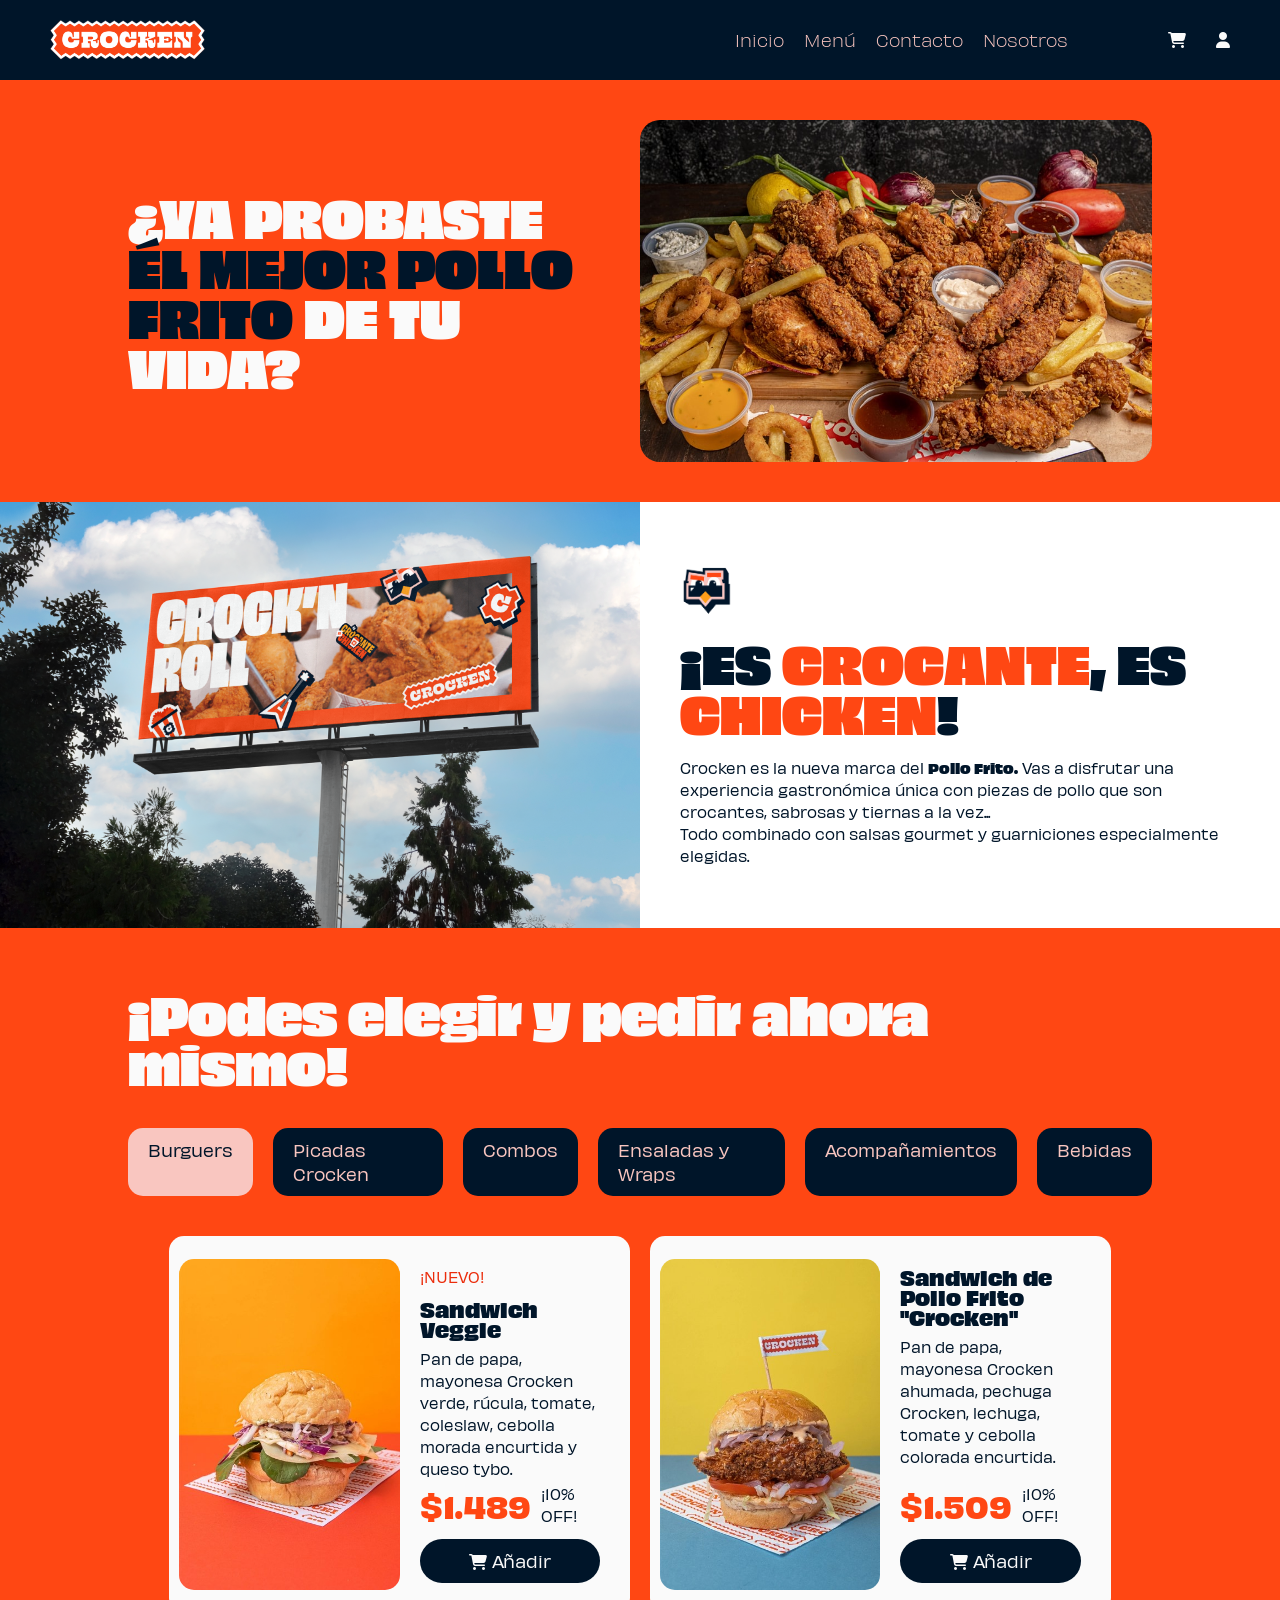
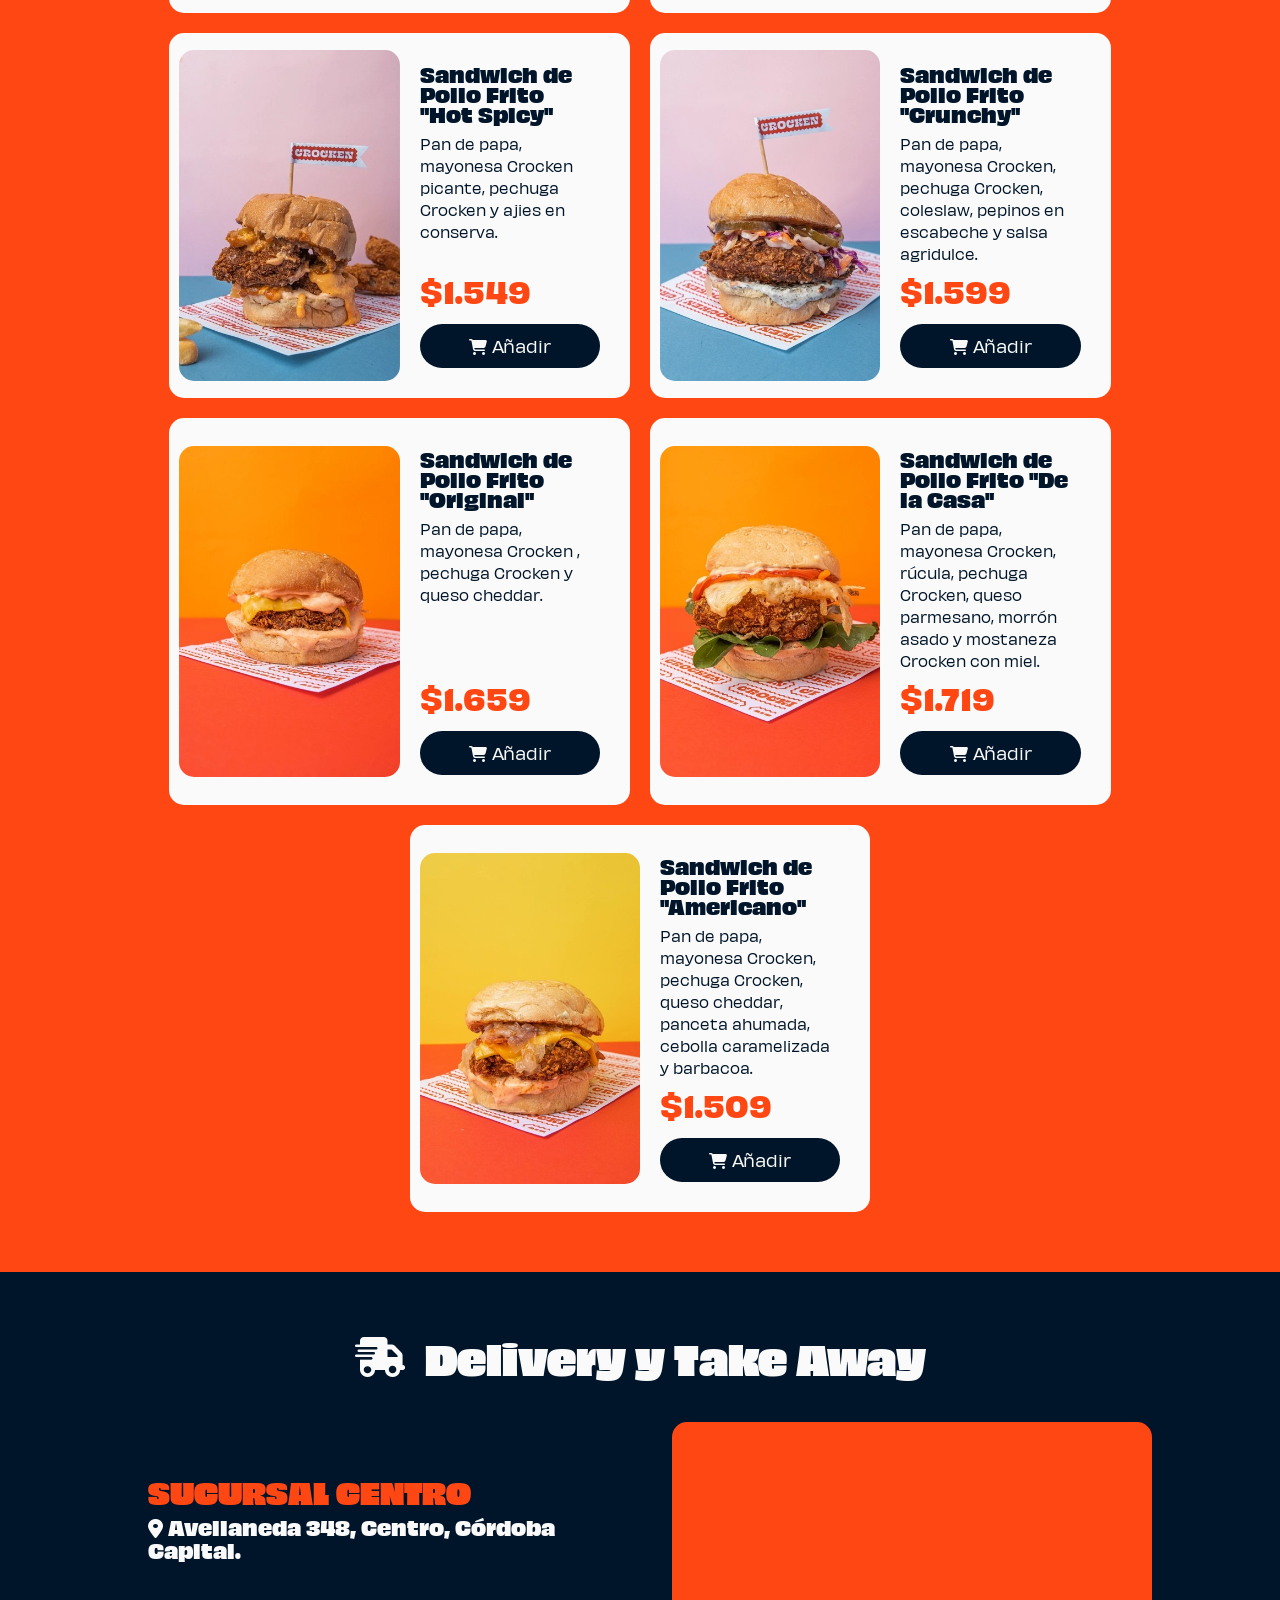
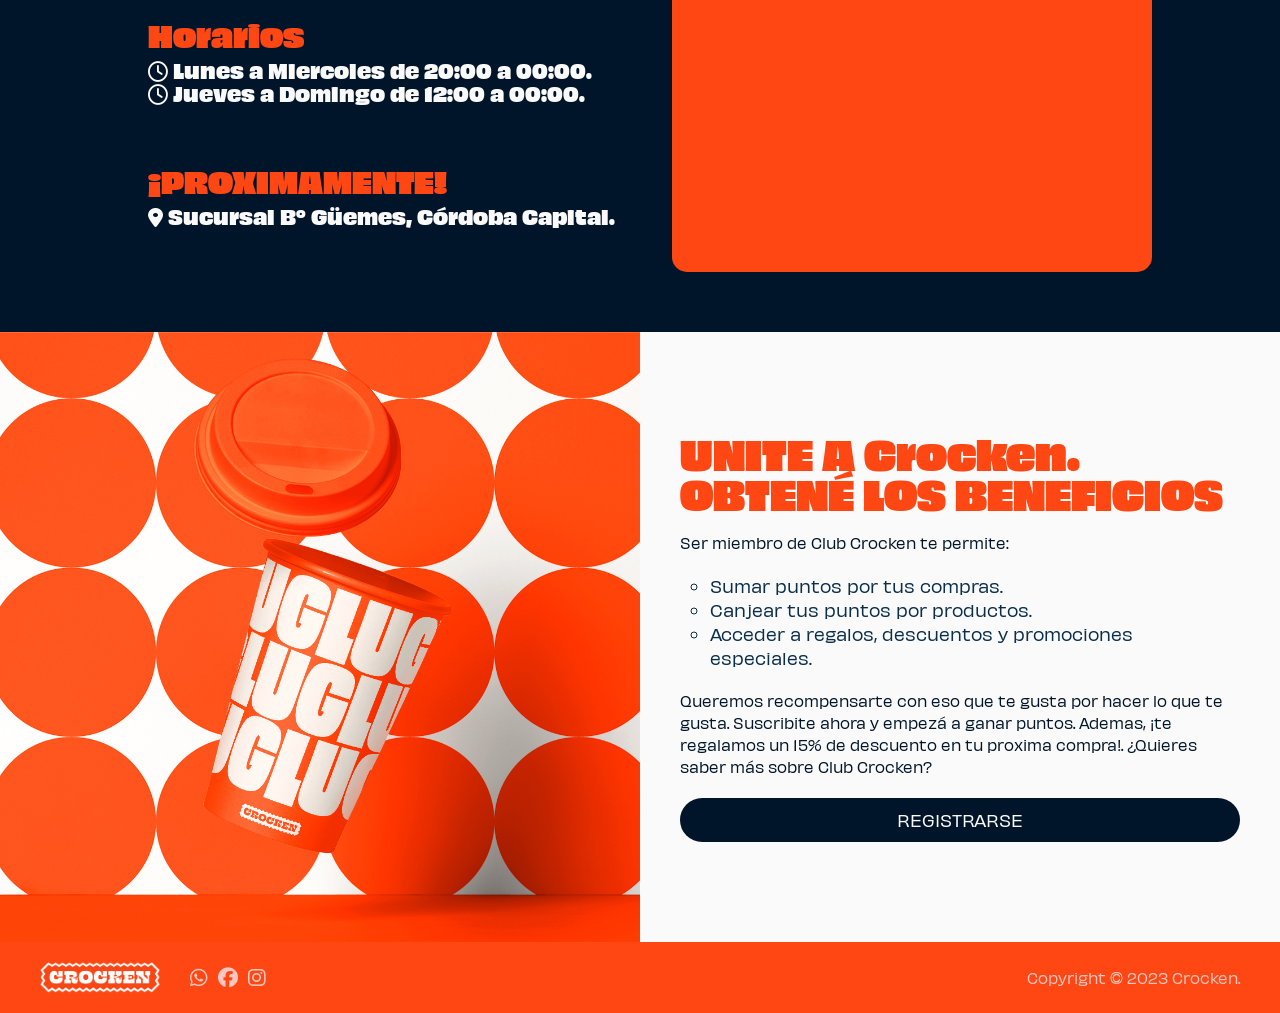
==== index.html @ cb1bbe64 "commit" ====
<!DOCTYPE html>
<html lang="es">
<head>
    <meta charset="UTF-8">
    <meta http-equiv="X-UA-Compatible" content="IE=edge">
    <meta name="viewport" content="width=device-width, initial-scale=1.0">
    <link rel="stylesheet" href="/assets/css/style.css">
    <link rel="stylesheet" href="/assets/css/mediaqueries.css">
    <link rel="shortcut icon" href="/assets/img/icono-crocken.png" type="image/x-icon">
    <link rel="stylesheet" href="https://cdnjs.cloudflare.com/ajax/libs/font-awesome/6.2.1/css/all.min.css" integrity="sha512-MV7K8+y+gLIBoVD59lQIYicR65iaqukzvf/nwasF0nqhPay5w/9lJmVM2hMDcnK1OnMGCdVK+iQrJ7lzPJQd1w==" crossorigin="anonymous" referrerpolicy="no-referrer" />
    
    <link rel="stylesheet" href="assets/css/animaciones.css"><title>Crocken</title>
</head>
<body>
    <header>
      <div class="header-menu">
        <label for="menu-toggle" class="menu-label">
          <i class="fa-sharp fa-solid fa-bars menu-icon"></i>
        </label>
        <img src="./assets/img/logo-crocken.png" alt="Logo de Crocken" class="logo"/>
      </div>
      <nav class="navbar">       
        <input type="checkbox" id="menu-toggle" /> 
        <ul class="navbar-list">
          <li><a href="">Inicio</a></li>
          <li><a href="">Menú</a></li>
          <li><a href="">Contacto</a></li>
          <li><a href="">Nosotros</a></li>
        </ul>
        <div class="navbar-icons">
          <i class="fa-solid fa-cart-shopping"></i> 
          <i class="fa-solid fa-user"></i>
        </div>
      </nav>
    </header>
    <main>
      <section class="hero">
        <div class="hero-info">
          <h1>¿YA PROBASTE <span>ÉL MEJOR POLLO FRITO</span> DE TU VIDA?</h1>
        </div>
        <img src="/assets/img/picada-para-25.jpg" alt="">
      </section>
      <section class="about">
        <img src="/assets/img/CartelGigante.png" alt="">
        <div class="about-info">
            <img src="/assets/img/1676929345685.png" alt="">
            <h2>¡ES <span>CROCANTE</span>, ES <span>CHICKEN</span>!</h2>
            <p>Crocken es la nueva marca del <b>Pollo Frito.</b> 
              Vas a disfrutar una experiencia gastronómica única con piezas de pollo que son crocantes, sabrosas y tiernas a la vez...<br>
              Todo combinado con salsas gourmet y guarniciones especialmente elegidas.</p>
        </div>
      </section>
      <section class="menu">
        <div class="menu-title">
          <h2>¡Podes elegir y pedir ahora mismo!</h2>
        </div>
        <div class="categories">
          <a href="" class="active">Burguers</a>
          <a href="">Picadas Crocken</a>
          <a href="">Combos</a>
          <a href="">Ensaladas y Wraps</a>
          <a href="">Acompañamientos</a>
          <a href="">Bebidas</a>
        </div>
        <div class="menu-products">
          <div class="product">
            <div class="product-img">
              <img src="/assets/img/burguer-7.jpg" alt="">
            </div>
            <div class="product-info">
              <div class="product-info-title">
                <p class="product-new">¡NUEVO!</p>
                <h3>Sandwich Veggie</h3>
                <p class="product-description">Pan de papa, mayonesa Crocken verde, rúcula, tomate, coleslaw, cebolla morada encurtida y queso tybo.</p>
              </div>
              <div class="product-info-details">
                <div class="product-price">
                  <span>$1.489</span>
                  <p>¡10% OFF!</p>
                </div>
                <a href="" class="button"><i class="fa-solid fa-cart-shopping"></i> Añadir</a>
              </div>
              
            </div>
          </div>
          <div class="product">
            <div class="product-img">
              <img src="/assets/img/burguer-1.jpg" alt="">
            </div>
            <div class="product-info">
              <div class="product-info-title"><h3>Sandwich de Pollo Frito "Crocken"</h3>
              <p>Pan de papa, mayonesa Crocken ahumada, pechuga Crocken, lechuga, tomate y cebolla colorada encurtida.</p>
              </div>
              <div class="product-info-details">
                <div class="product-price">
                  <span>$1.509</span>
                  <p>¡10% OFF!</p>
                </div>
              <a href="" class="button"><i class="fa-solid fa-cart-shopping"></i> Añadir</a>
              </div>
              
              
            </div>
          </div>
          <div class="product">
            <div class="product-img">
              <img src="/assets/img/burguer-2.jpg" alt="">
            </div>
            <div class="product-info">
              <div class="product-info-title"><h3>Sandwich de Pollo Frito "Hot Spicy"</h3>
              <p>Pan de papa, mayonesa Crocken picante, pechuga Crocken y ajies en conserva.</p>
              </div>
              <div class="product-info-details"><span>$1.549</span>
              <a href="" class="button"><i class="fa-solid fa-cart-shopping"></i> Añadir</a>
              </div>
              
              
            </div>
          </div>
          <div class="product">
            <div class="product-img">
              <img src="/assets/img/burguer-3.jpg" alt="">
            </div>
            <div class="product-info">
              <div class="product-info-title"><h3>Sandwich de Pollo Frito "Crunchy"</h3>
              <p>Pan de papa, mayonesa Crocken, pechuga Crocken, coleslaw, pepinos en escabeche y salsa agridulce.</p>
              </div>
              <div class="product-info-details"><span>$1.599</span>
              <a href="" class="button"><i class="fa-solid fa-cart-shopping"></i> Añadir</a>
              </div>
              
              
            </div>
          </div>
          <div class="product">
            <div class="product-img">
              <img src="/assets/img/burguer-4.jpg" alt="">
            </div>
            <div class="product-info">
              <div class="product-info-title"><h3>Sandwich de Pollo Frito "Original"</h3>
              <p>Pan de papa, mayonesa Crocken , pechuga Crocken y queso cheddar.</p>
              </div>
              <div class="product-info-details"><span>$1.659</span>
              <a href="" class="button"><i class="fa-solid fa-cart-shopping"></i> Añadir</a>
              </div>
              
              
            </div>
          </div>
          <div class="product">
            <div class="product-img">
              <img src="/assets/img/burguer-5.jpg" alt="">
            </div>
            <div class="product-info">
              <div class="product-info-title"><h3>Sandwich de Pollo Frito "De la Casa"</h3>
              <p>Pan de papa, mayonesa Crocken, rúcula, pechuga Crocken, queso parmesano, morrón asado y mostaneza Crocken con miel.</p>
              </div>
              <div class="product-info-details"><span>$1.719</span>
              <a href="" class="button"><i class="fa-solid fa-cart-shopping"></i> Añadir</a>
              </div>
              
              
            </div>
          </div>
          <div class="product">
            <div class="product-img">
              <img src="/assets/img/burguer-6.jpg" alt="">
            </div>
            <div class="product-info">
              <div class="product-info-title"><h3>Sandwich de Pollo Frito "Americano"</h3>
              <p>Pan de papa, mayonesa Crocken, pechuga Crocken, queso cheddar, panceta ahumada, cebolla caramelizada y barbacoa.</p>
              </div>
              <div class="product-info-details"><span>$1.509</span>
              <a href="" class="button"><i class="fa-solid fa-cart-shopping"></i> Añadir</a>
              </div>
              
              
            </div>
          </div>
          
      </div>
      </section>

      <section class="ubication">
        <div class="ubication-title">
          <i class="fa-solid fa-truck-fast"></i>          
          <h2>Delivery y Take Away</h2>
        </div>
        
        <div class="ubication-info">
          <div class="ubication-text">
            <div class="home">
              <h2>SUCURSAL CENTRO</h2>
              <h3><i class="fa-solid fa-location-dot"></i> Avellaneda 348, Centro, Córdoba Capital.</h3>
            </div>
            <div class="hour">
              <h2>Horarios</h2>
              <h3><i class="fa-regular fa-clock"></i> Lunes a Miercoles de 20:00 a 00:00.<br>
                <i class="fa-regular fa-clock"></i> Jueves a Domingo de 12:00 a 00:00.</h3>
            </div>
            <div class="proximament">
              <h2>¡PROXIMAMENTE!</h2>
              <h3><i class="fa-solid fa-location-dot"></i> Sucursal B° Güemes, Córdoba Capital.</h3>
            </div>
          </div>
          <div class="maps-container">
            <iframe class="maps" src="https://www.google.com/maps/embed?pb=!1m18!1m12!1m3!1d1361.14520148203!2d-64.19569241440838!3d-31.4087507015768!2m3!1f0!2f0!3f0!3m2!1i1024!2i768!4f13.1!3m3!1m2!1s0x94329949b8bfebbb%3A0x629d8e351bd8642!2sCrocken%20Pollo%20Frito!5e0!3m2!1ses-419!2sar!4v1676915114037!5m2!1ses-419!2sar" width="600" height="450" style="border:0;" allowfullscreen="" loading="lazy" referrerpolicy="no-referrer-when-downgrade"></iframe>
          </div>
        </div>
      </section>
      <section class="benefits">
          <div class="benefits-img">
           <img src="/assets/img/VasoDescartable2.png" alt=""> 

          </div>
        <div class="benefits-info">
          
          <h2>UNITE A Crocken. OBTENÉ LOS BENEFICIOS</h2>
          <p>Ser miembro de Club Crocken te permite: 
          </p>
          <ul>
            <li>
              Sumar puntos por tus compras.
            </li>
            <li>
              Canjear tus puntos por productos.
            </li>
            <li>
              Acceder a regalos, descuentos y promociones especiales.
            </li>
          </ul>
          <p>Queremos recompensarte con eso que te gusta por hacer lo que te gusta. Suscribite ahora y empezá a ganar puntos. Ademas, ¡te regalamos un 15% de descuento en tu proxima compra!.
            
            ¿Quieres saber más sobre Club Crocken?</p>
            <a href="" class="button">REGISTRARSE</a>
          </div>

      </section>


      
    </main>
    <footer>
      <div class="navfooter">
        <img src="/assets/img/logo-crocken.png" alt="">
        <div class="footer-right">
          <div class="footer-icons">
            <i class="fa-brands fa-whatsapp"></i>
            <i class="fa-brands fa-facebook"></i>
            <i class="fa-brands fa-instagram"></i>
          </div>
          <p>Copyright © 2023 Crocken.</p> 
        </div>
        
      </div>
      
      
    </footer>
</body>
</html>
---- assets/css/style.css ----
:root {
    --red: #eb2c0b;
    --white: #fafafa;
    --pink: #f9c6c0;
    --blue: #0a2e4a;
    --blue-dark: #001529;
    --yellow: #ff9e18;
    --orange: #ff4713;
}

/* OBVIOUSLY FONT */
@font-face {
    font-family: 'Obviously';
    src: url(/assets/fonts/Obviously/Obviously-Thin.ttf);
    font-weight: 100;
    font-style: normal;
}
@font-face {
    font-family: 'Obviously';
    src: url(/assets/fonts/Obviously/Obviously-Light.ttf);
    font-weight: 200;
    font-style: normal;
}
@font-face {
    font-family: 'Obviously';
    src: url(/assets/fonts/Obviously/Obviously-Regular.ttf);
    font-weight: 300;
    font-style: normal;
}
@font-face {
    font-family: 'Obviously';
    src: url(/assets/fonts/Obviously/Obviously-Medium.ttf);
    font-weight: 400;
    font-style: normal;
}
@font-face {
    font-family: 'Obviously';
    src: url(/assets/fonts/Obviously/Obviously-Semibold.ttf);
    font-weight: 500;
    font-style: normal;
}
@font-face {
    font-family: 'Obviously';
    src: url(/assets/fonts/Obviously/Obviously-Bold.ttf);
    font-weight: 600;
    font-style: normal;
}
@font-face {
    font-family: 'Obviously';
    src: url(/assets/fonts/Obviously/Obviously-Black.ttf);
    font-weight: 700;
    font-style: normal;
}
@font-face {
    font-family: 'Obviously';
    src: url(/assets/fonts/Obviously/Obviously-Super.ttf);
    font-weight: 800;
    font-style: normal;
}


* {
    margin: 0;
    padding: 0;
    box-sizing: border-box;
    text-decoration: none;
    list-style-type: none;
    font-family: 'Obviously';
}

/* HEADINGS */
h1 {
    font-weight: 800;
    font-size: 50px;
    line-height: 50px;
}

h2 {
    font-weight: 800;
    font-size: 50px;
    line-height: 50px;
}

h3 {
    font-weight: 700;
    font-size: 20px;
    line-height: 20px;
}

p {
    font-weight: 300;
    font-size: 14px;
}

.button {
    background-color: var(--blue-dark);
    color: var(--white);
    border-radius: 25px;
    text-align: center;
    font-weight: 300;
    padding: 10px 0;
}

.button:hover {
    background-color: var(--yellow);
    color: var(--blue-dark);
}

h4 {
    font-weight: 500;
}
h5 {
    font-weight: 400;
}
h6 {
    font-weight: 300;
}



/* Header */

header {
    width: 100%;
    background-color: var(--blue-dark);
    display: flex;
    align-items: center;
    justify-content: space-between;
    height: 80px;
    padding: 0 50px;
    position: fixed;
    top: 0;
    z-index: 2;
    color: var(--white);
}

.header-menu {
    height: 100%;
    display: flex;
    align-items: center;
}

.logo {
    height: 50%;
}

.menu-label, #menu-toggle {
    display: none;
}



.navbar, .navbar-list, .navbar-icons {
    display: flex;
}

.navbar {
    gap: 100px;
}

.navbar-list {
    gap: 20px;
    justify-content: center;
    align-items: center;
}

.navbar-list li a {
    color: var(--pink);
    font-weight: 200;
}

.navbar-icons {
    gap: 30px;
    align-items: center;
    justify-content: center;
    color: var(--white);
}


/* Main */

main {
    width: 100%;
    margin-top: 80px;
    display: flex;
    flex-direction: column;
    align-items: center;
}

.hero {
    display: flex;
    align-items: center;
    padding: 40px 10%;
    background-color: var(--orange);
    gap: 50px;
}

.hero-info {
    display: flex;
    flex-direction: column;
    gap: 10px;
}
.hero-info h1{
    color: var(--white);
}

.hero-info span{
    color: var(--blue-dark);
    line-height: 50px;
    font-size: 50px;
    width: 100%;
}

.hero-stickers {
    display: flex;
    justify-content: start;
    align-items: center;
}

.hero img {
    border-radius: 20px;
    width: 50%;
}




.about {
    display: flex;
    color: var(--blue-dark);
    background-color: var(--or);
}

.about img {
    width: 50%;
}

.about-info {
    display: flex;
    flex-direction: column;
    justify-content: center;
    padding: 0 40px;
    gap: 20px;
    
}

.about-info img {
    width: 10%;
}


.about-info p {
    font-weight: 300;
}

.about-info span {
    color: var(--orange);
}

.menu {
    background-color: var(--orange);
    display: flex;
    flex-direction: column;
    width: 100%;
    align-items: center;
    padding: 60px 10%;
    gap: 40px;
}

.menu-title {
    color: var(--white);
    font-size: 25px;
}

.categories {
    width: 100%;
    display: flex;
    justify-content: center;
    gap: 20px;
    color: var(--pink);
}

.categories a {
    color: var(--pink);
    background-color: var(--blue-dark);
    border-radius: 15px;
    padding: 10px 20px;
    font-weight: 300;
}

.categories a:hover {
    color: var(--blue-dark);
    background-color: var(--pink);
    border-radius: 15px;
    padding: 10px 20px;
    font-weight: 300;
}

.categories .active {
    color: var(--blue-dark);
    background-color: var(--pink);
    border-radius: 15px;
    padding: 10px 20px;
    font-weight: 300;
}

.menu-products {
    width: 100%;    
    display: flex;
    flex-wrap: wrap;
    justify-content: center;
    gap: 20px;
}

.product {
    width: 45%;
    display: flex;
    justify-content: center;
    background-color: var(--white);
    color: var(--blue-dark);
    padding: 10px;
    border-radius: 15px;
}

.product-img{
    height: 100%;
    width: 50%;
    display: flex;
    align-items: center;
}

.product-img img{
    width: 100%;  
    border-radius: 15px;
}

.product-info {
    display: flex;
    flex-direction: column;
    justify-content: space-between;
    padding: 20px;
    width: 50%;
}

.product-info-title, .product-info-details {
    display: flex;
    flex-direction: column;
    gap: 10px;
}

.product-descrption{
    color: var(--blue-dark);
}

.product-new {
    color: var(--red);
    display: flex;
    justify-content: start;
}

.product-info h2{
    font-size: 20px;
    line-height: 20px;
    color: var(--blue-dark);
}

.product-price {
    display: flex;
    gap: 10px;
    align-items: center;
}

.product-info span{
    font-size: 30px;
    font-weight: 600;
    color: var(--orange);
}


.benefits {
    display: flex;
    width: 100%;
    background-color: var(--white);
    color: var(--orange);
}

.benefits-img {
    width: 50%;
}

.benefits-img img {
    object-fit: cover;
    width: 100%;
    height: 100%;
}

.benefits-info {
    width: 50%;
    display: flex;
    flex-direction: column;
    justify-content: center;
    gap: 20px;
    padding: 100px 40px;
}

.benefits-info ul {
    padding: 0 30px;

}

.benefits-info ul li {
    list-style-type: circle;
    font-weight: 300;
    color: var(--blue);
}

.benefits-info h2 {
    font-size: 40px;
    line-height: 40px;
}

.benefits-info p {
    color: var(--blue-dark);
}

.ubication {
    display: flex;
    flex-direction: column;
    background-color: var(--blue-dark);
    color: var(--white);
    justify-content: center;
    align-items: center;
    width: 100%;
    padding: 60px 10%;
    gap: 40px;
}
.ubication-title {
    display: flex;
    align-items: center;
    gap: 20px;
}

.ubication-title i {
    font-size: 40px;
}

.ubication h2 {
    color: var(--white);
    font-size: 40px;
}
.ubication-info {
    display: flex;
    width: 100%;
    justify-content: space-between;
    align-items: center;
    gap: 30px;
}

.ubication-text {
    display: flex;
    flex-direction: column;
    padding: 0 20px;    
    gap: 50px;

}

.ubication-text h2{
    color: var(--orange);
    font-size: 30px;
}

.maps-container, .maps {
    border-radius: 15px;
}

.maps-container {
    background-color: var(--orange);
    width: 50%;
}

.maps {
    padding: 10px;
    display: flex;
    justify-content: center;
    align-items: center;
    width: 100%;
}

/* footer */

footer {
    width: 100%;
    background-color: var(--orange);
    display: flex;
    justify-content: start;
    align-items: center;
    padding: 20px 40px;
    color: var(--pink);
    gap: 5px;
    bottom: 0;
}

footer img {
    width: 10%;
}

.navfooter {
    display: flex;
    justify-content: start;
    align-items: center;
    width: 100%;
    gap: 30px;
}

.footer-right {
    display: flex;
    width: 100%;
    justify-content: space-between;
}

.footer-icons {
    display: flex;
    gap: 10px;
    align-items: center;
    font-size: 20px;
}







/* register page */

.register {
    background-color: var(--blue);
    width: 100%;
}

.form {
    background-color: var(--pink);
    display: flex;
    flex-direction: column;
    border-radius: 20px;
    gap: 30px;
    padding: 40px 10%;
}

.options {
    display: flex;
    flex-direction: column;
    justify-content: center;
    gap: 10px;
}

form {
}


.options a{
    color: var(--blue-dark);
}

.options p {
    text-decoration: underline;
}
---- assets/css/mediaqueries.css ----
:root {
    --red: #eb2c0b;
    --white: #fafafa;
    --pink: #f9c6c0;
    --blue: #0a2e4a;
    --blue-dark: #001529;
    --yellow: #ff9e18;
    --orange: #ff4713;
}

@media (max-width: 992px) {
    
}


@media (max-width: 576px) {
    header {
        padding: 0 30px;
    }

    .header-menu {
        gap: 30px;
    }
    .menu-label {
        display: flex;
        font-size: 25px;
    }

    .navbar {
        gap: 30px;
      }
    
      .navbar-list {
        position: absolute;
        top: 80px;
        left: 0;
        width: 80%;
        flex-direction: column;
        justify-content: flex-start;
        background-color: var(--blue-dark);
        align-items: flex-start;
        padding: 45px 30px;
        gap: 25px;
        z-index: 2;
        display: none;
        height: 100vh;
}
    
      .navbar-list a {
        font-size: 18px;
      }

    #menu-toggle:checked + .navbar-list {
        display: flex;
    }

    .hero {
        flex-direction: column;
    }

    .hero img {
        width: 100%;
    }

    .about  {
        flex-direction: column-reverse;
        padding: 40px 0 0 0;
        gap: 40px;
    }

    .about-info {
        align-items: center;
        text-align: center;
    }

    .about-info h2 {
        line-height: 40px;
        font-size: 40px;
    }

    .about img {
        width: 100%;
    }

    .about-info img {
        width: 30%;
    }

    .categories {
       display: none ;
    }

    .menu {
        padding: 40px 10px;
    }
    .menu-title {
        text-align: center;
        line-height: 25px;
        font-size: 20px;
    }
    .menu-products {
        flex-direction: column;
    }

    .product-info {
        gap: 10px;
        padding: 15px;
    }

    .product {
        width: 100%;
    }

    .product h2 {
        font-size: 16px;
        line-height: 16px;

    }

    .product p {
        font-size: 12px;
        line-height: 12px;

    }
    
    .product span {
        font-size: 25px;
    }

    .benefits {
        flex-direction: column;
        width: 100%;
    }

    .benefits-img, .benefits-info {
        width: 100%;
    }

    .benefits-info {
        padding: 30px;
    }

    .maps-container {
    width: 100%;
    }
    .ubication-info {
        flex-direction: column;
    }
    
    footer {
        gap: 10px;
        justify-content: space-between ;
        padding: 10px 30px;
    }

    footer span {
        font-size: 10px;
    }
}
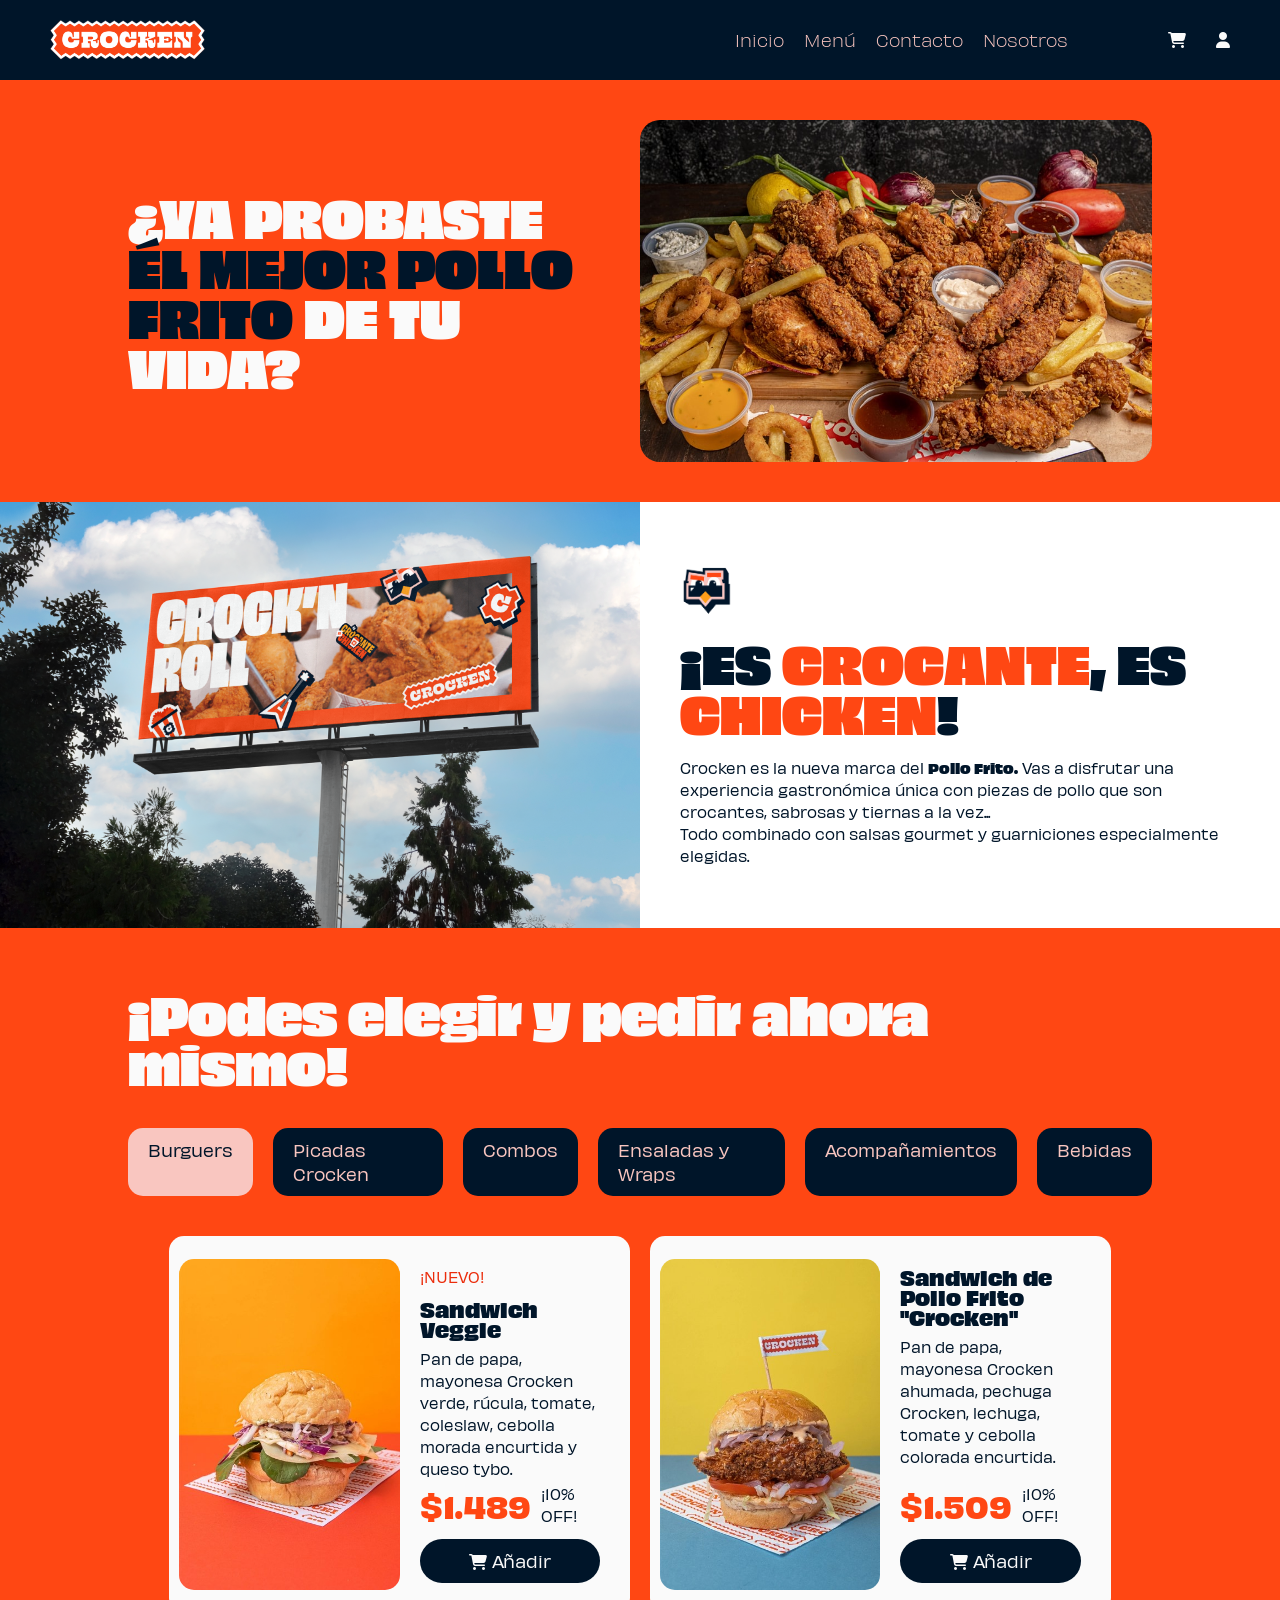
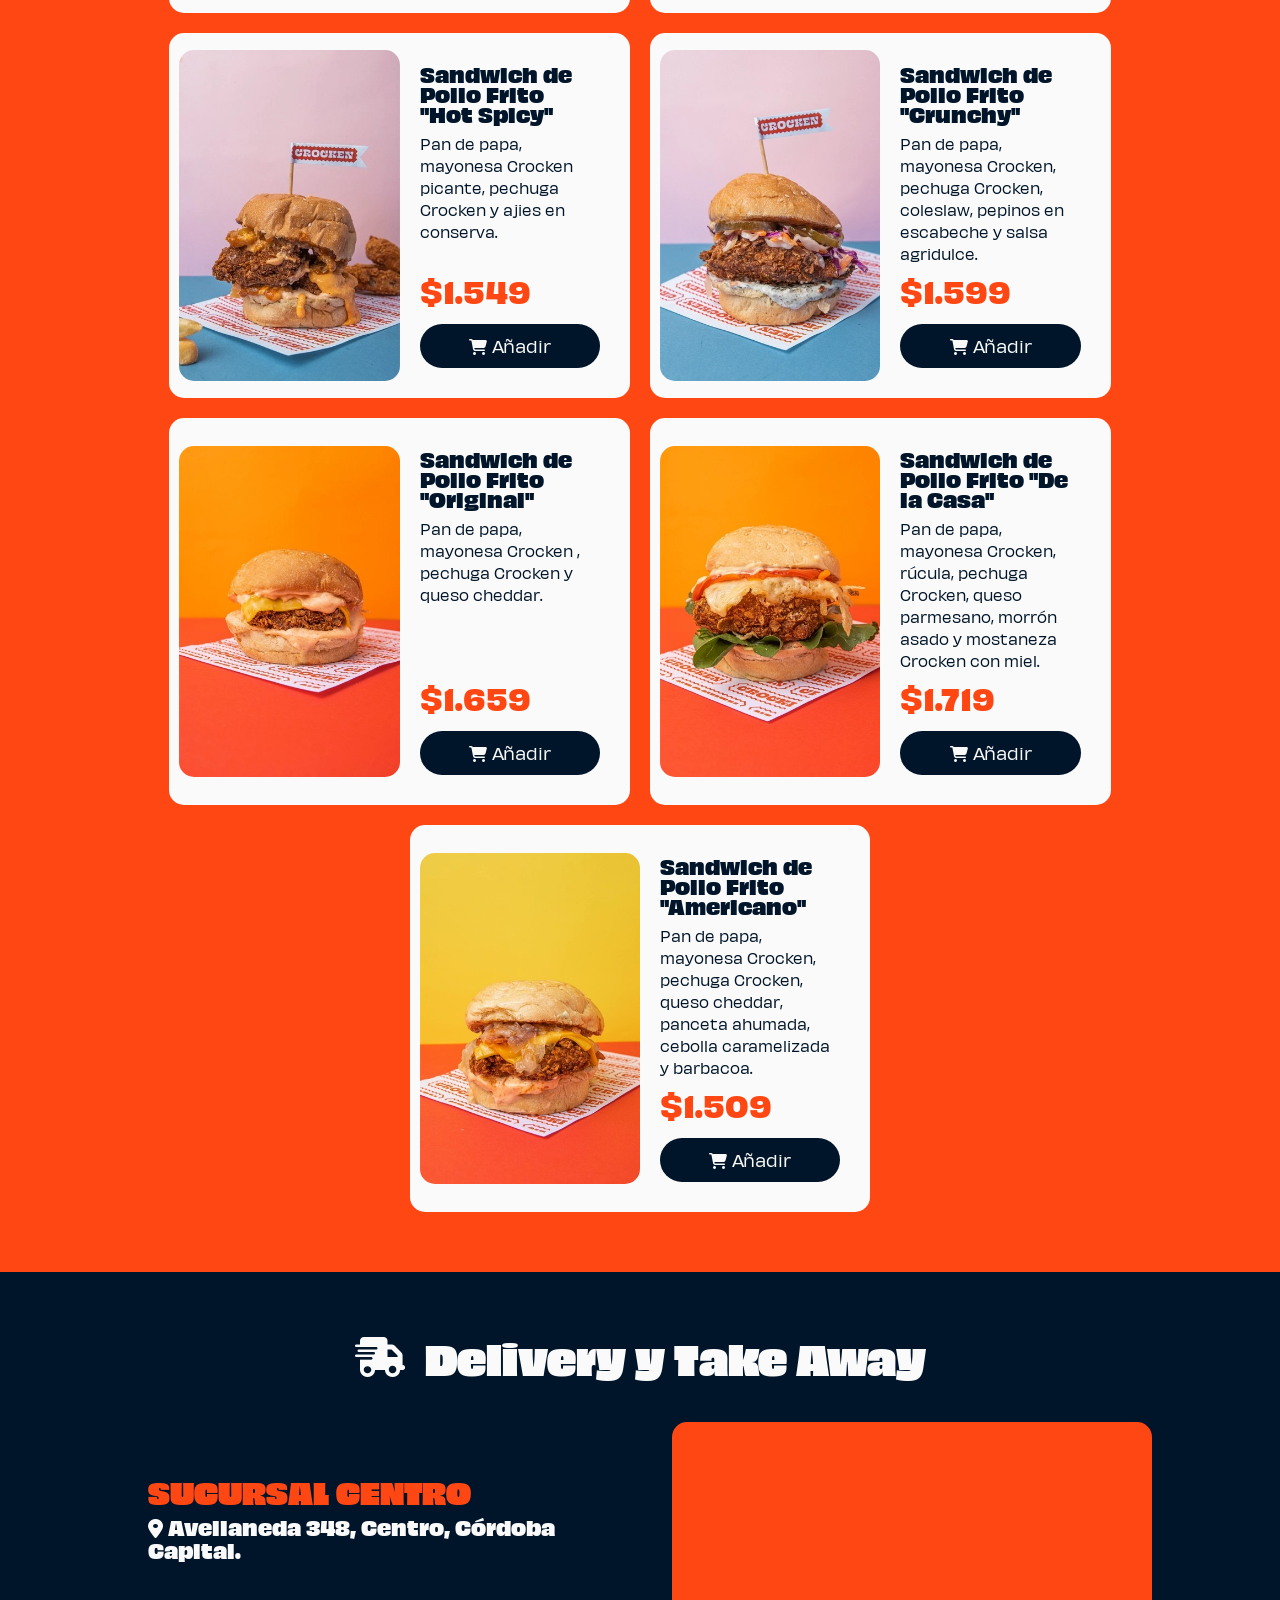
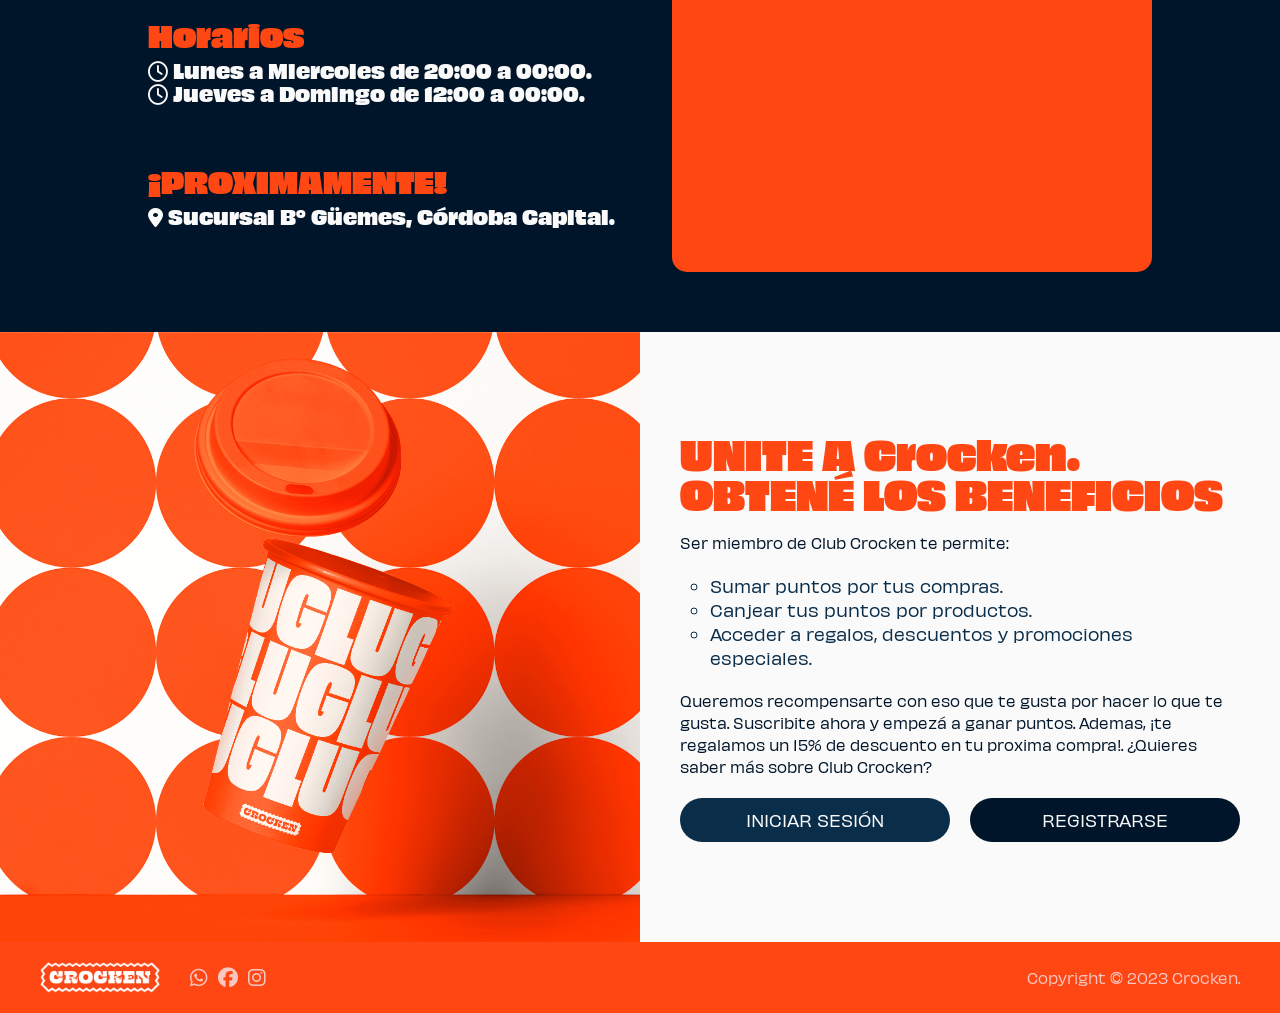
==== commit 26ca7c16: "changes" ====
--- a/index.html
+++ b/index.html
@@ -232,7 +232,12 @@
           <p>Queremos recompensarte con eso que te gusta por hacer lo que te gusta. Suscribite ahora y empezá a ganar puntos. Ademas, ¡te regalamos un 15% de descuento en tu proxima compra!.
             
             ¿Quieres saber más sobre Club Crocken?</p>
-            <a href="" class="button">REGISTRARSE</a>
+            <div class="benefits-buttons">
+              <a href="" class="button">INICIAR SESIÓN</a>
+              <a href="" class="button">REGISTRARSE</a>
+
+            </div>
+            
           </div>
 
       </section>
--- a/assets/css/style.css
+++ b/assets/css/style.css
@@ -423,6 +423,24 @@
     color: var(--blue-dark);
 }
 
+.benefits-buttons {
+    display: flex;
+    gap: 20px;
+}
+
+.benefits-buttons a {
+    width: 100%;
+}
+
+.benefits-buttons a:first-child {
+    background-color: var(--blue);
+}
+
+.benefits-buttons a:hover:first-child {
+    background-color: var(--yellow);
+}
+
+
 .ubication {
     display: flex;
     flex-direction: column;
--- a/assets/css/mediaqueries.css
+++ b/assets/css/mediaqueries.css
@@ -140,6 +140,11 @@
         padding: 30px;
     }
 
+    .benefits-buttons {
+        flex-direction: column;
+        gap: 5px;
+    }
+
     .maps-container {
     width: 100%;
     }
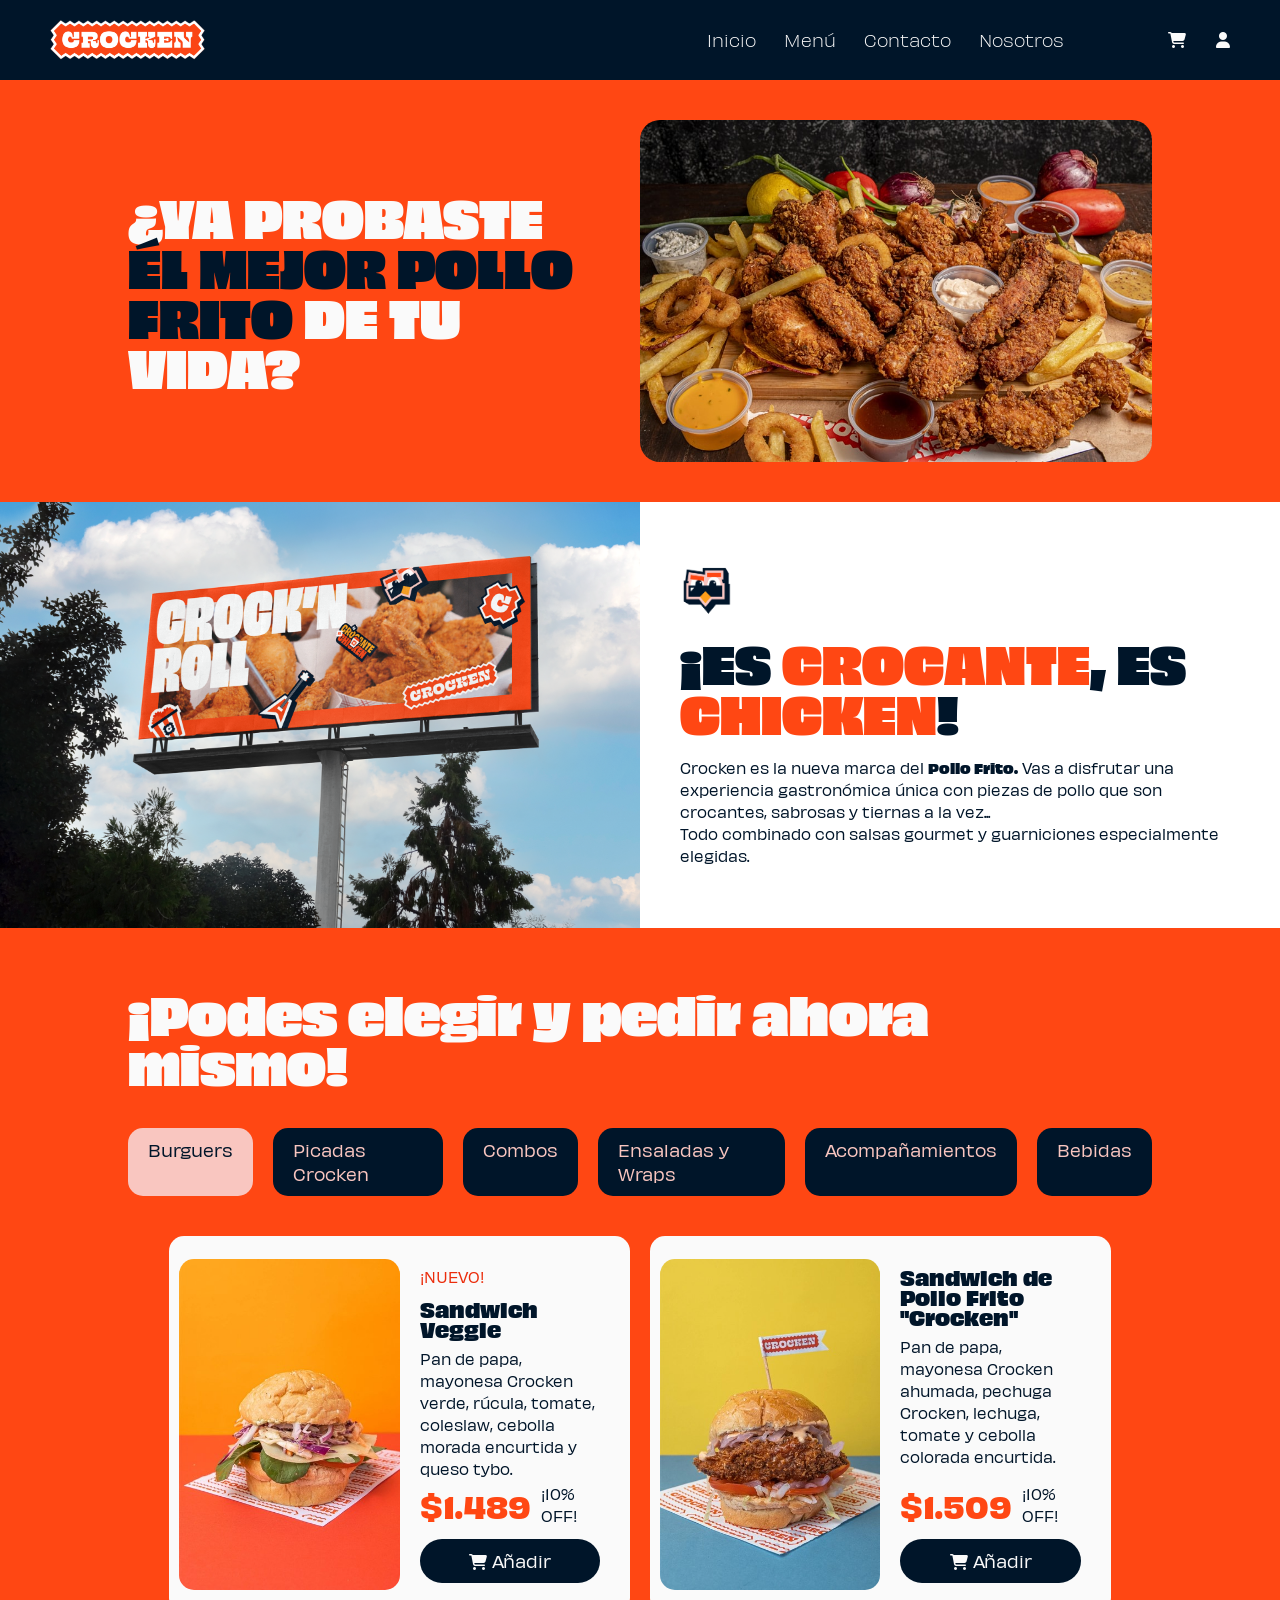
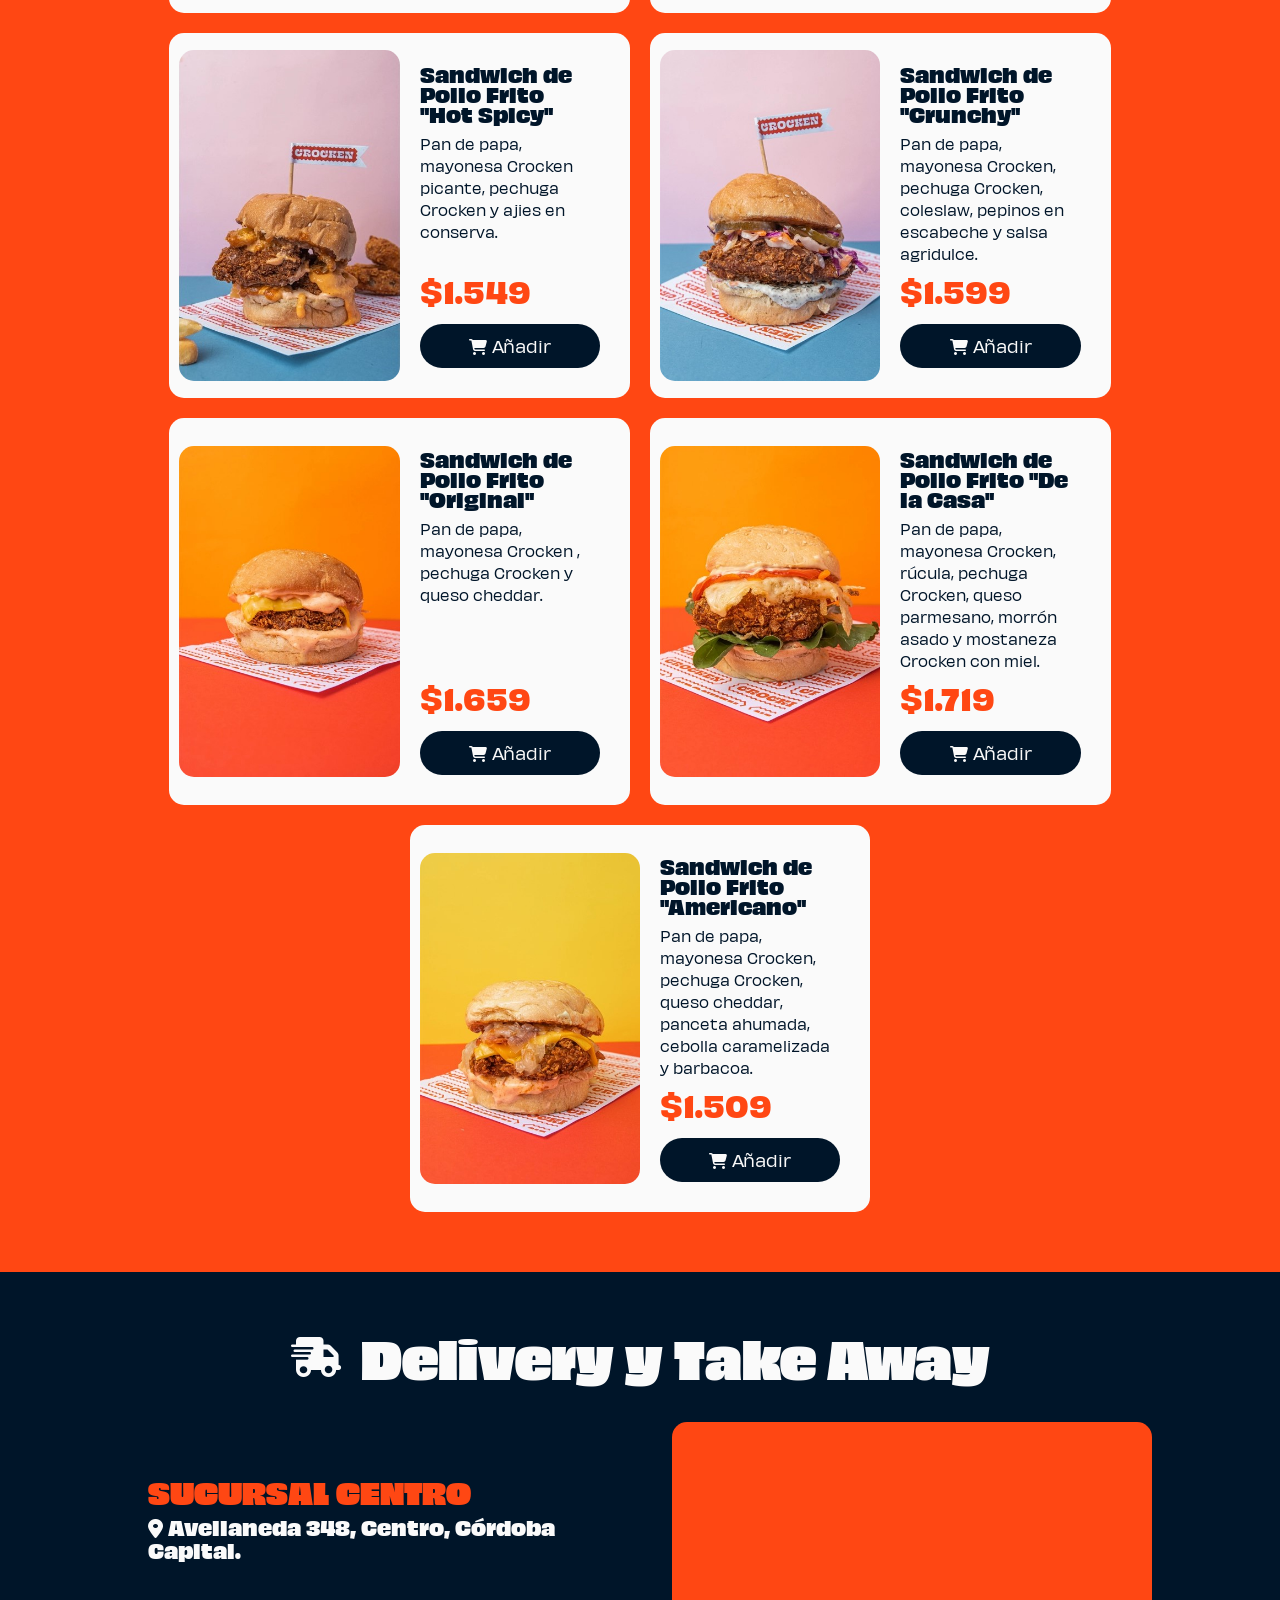
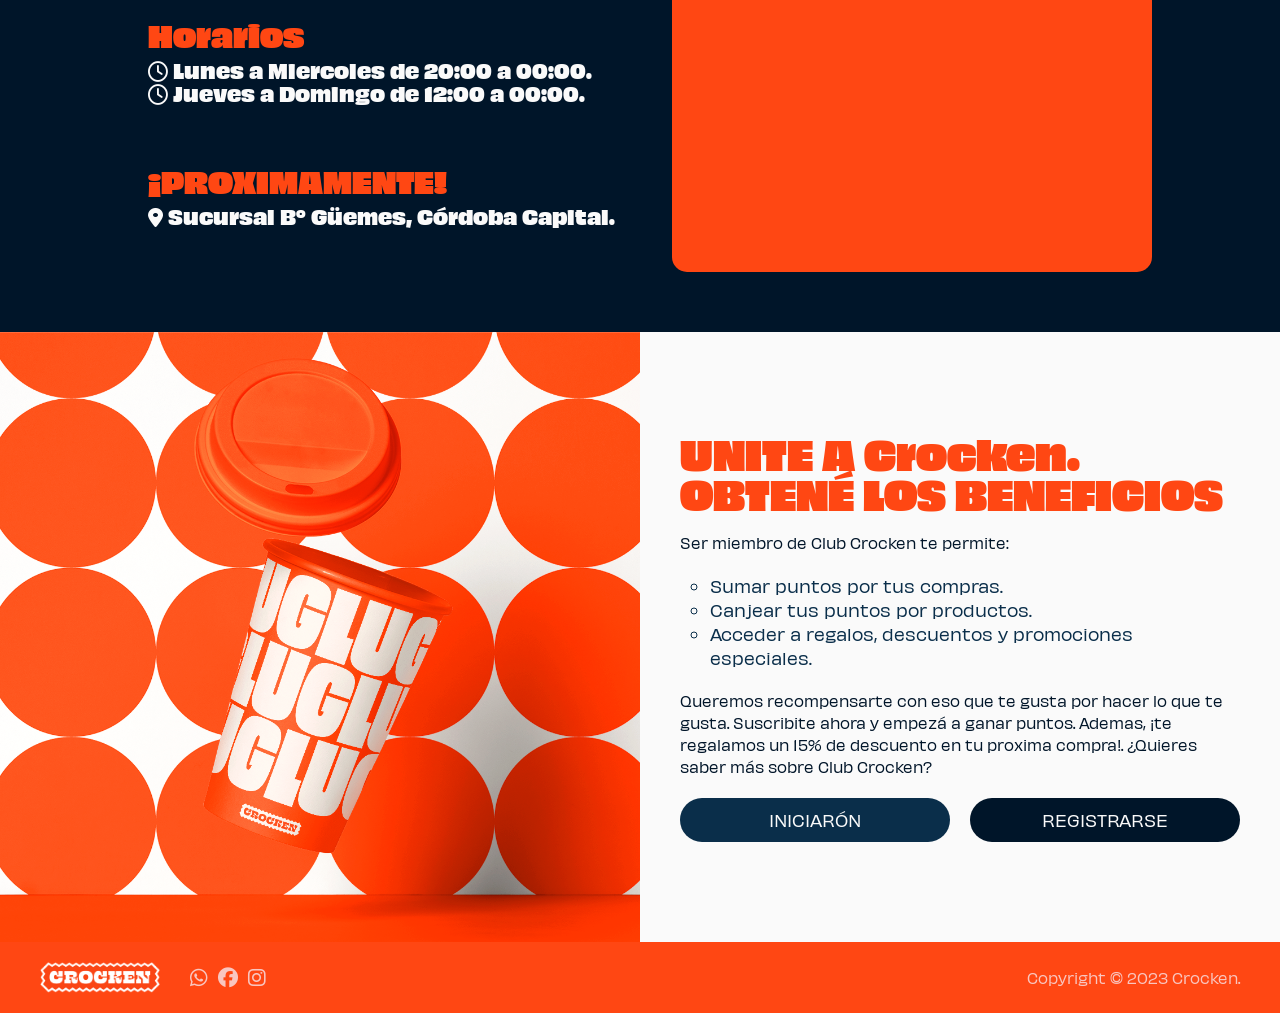
==== commit f75474d9: "changes" ====
--- a/index.html
+++ b/index.html
@@ -28,29 +28,32 @@
           <li><a href="">Nosotros</a></li>
         </ul>
         <div class="navbar-icons">
-          <i class="fa-solid fa-cart-shopping"></i> 
-          <i class="fa-solid fa-user"></i>
-        </div>
+          <i class="fa-solid fa-cart-shopping cart-icon"></i> 
+          <i class="fa-solid fa-user user-icon"></i>
+        </div>
+        <!-- AGREGAMOS UN DIV VACIO DE CLASE OVERLAY PARA EFECTO GLASS AL ABRIR MENU HAMBURGUESA Y CARRITO -->
+      <div class="overlay"></div>
       </nav>
+      
     </header>
     <main>
-      <section class="hero">
+      <section id="hero">
         <div class="hero-info">
           <h1>¿YA PROBASTE <span>ÉL MEJOR POLLO FRITO</span> DE TU VIDA?</h1>
         </div>
         <img src="/assets/img/picada-para-25.jpg" alt="">
       </section>
-      <section class="about">
-        <img src="/assets/img/CartelGigante.png" alt="">
+      <section id="about">
+        <img src="/assets/img/CartelGigante.png" alt="" class="about-img">
         <div class="about-info">
-            <img src="/assets/img/1676929345685.png" alt="">
+            <img src="/assets/img/1676929345685.png" alt="" class="about-info-sticker">
             <h2>¡ES <span>CROCANTE</span>, ES <span>CHICKEN</span>!</h2>
             <p>Crocken es la nueva marca del <b>Pollo Frito.</b> 
               Vas a disfrutar una experiencia gastronómica única con piezas de pollo que son crocantes, sabrosas y tiernas a la vez...<br>
               Todo combinado con salsas gourmet y guarniciones especialmente elegidas.</p>
         </div>
       </section>
-      <section class="menu">
+      <section id="menu">
         <div class="menu-title">
           <h2>¡Podes elegir y pedir ahora mismo!</h2>
         </div>
@@ -180,8 +183,7 @@
           
       </div>
       </section>
-
-      <section class="ubication">
+      <section id="ubication">
         <div class="ubication-title">
           <i class="fa-solid fa-truck-fast"></i>          
           <h2>Delivery y Take Away</h2>
@@ -208,7 +210,7 @@
           </div>
         </div>
       </section>
-      <section class="benefits">
+      <section id="benefits">
           <div class="benefits-img">
            <img src="/assets/img/VasoDescartable2.png" alt=""> 
 
@@ -233,7 +235,7 @@
             
             ¿Quieres saber más sobre Club Crocken?</p>
             <div class="benefits-buttons">
-              <a href="" class="button">INICIAR SESIÓN</a>
+              <a href="" class="button">INICIARÓN</a>
               <a href="" class="button">REGISTRARSE</a>
 
             </div>
--- a/assets/css/style.css
+++ b/assets/css/style.css
@@ -165,6 +165,11 @@
 }
 
 .navbar-list li a {
+    color: var(--white);
+    font-weight: 200;
+}
+
+.navbar-list li a:hover {
     color: var(--pink);
     font-weight: 200;
 }
@@ -187,7 +192,7 @@
     align-items: center;
 }
 
-.hero {
+#hero {
     display: flex;
     align-items: center;
     padding: 40px 10%;
@@ -217,7 +222,7 @@
     align-items: center;
 }
 
-.hero img {
+#hero img {
     border-radius: 20px;
     width: 50%;
 }
@@ -225,13 +230,13 @@
 
 
 
-.about {
+#about {
     display: flex;
     color: var(--blue-dark);
     background-color: var(--or);
 }
 
-.about img {
+.about-img {
     width: 50%;
 }
 
@@ -244,7 +249,7 @@
     
 }
 
-.about-info img {
+.about-info-sticker {
     width: 10%;
 }
 
@@ -257,7 +262,7 @@
     color: var(--orange);
 }
 
-.menu {
+#menu {
     background-color: var(--orange);
     display: flex;
     flex-direction: column;
@@ -377,7 +382,7 @@
 }
 
 
-.benefits {
+#benefits {
     display: flex;
     width: 100%;
     background-color: var(--white);
@@ -441,7 +446,7 @@
 }
 
 
-.ubication {
+#ubication {
     display: flex;
     flex-direction: column;
     background-color: var(--blue-dark);
--- a/assets/css/mediaqueries.css
+++ b/assets/css/mediaqueries.css
@@ -44,6 +44,7 @@
         z-index: 2;
         display: none;
         height: 100vh;
+        animation: none, slide-left 0.5s ease-in-out;
 }
     
       .navbar-list a {
@@ -54,15 +55,15 @@
         display: flex;
     }
 
-    .hero {
+    #hero {
         flex-direction: column;
     }
 
-    .hero img {
+    #hero img {
         width: 100%;
     }
 
-    .about  {
+    #about  {
         flex-direction: column-reverse;
         padding: 40px 0 0 0;
         gap: 40px;
@@ -78,11 +79,11 @@
         font-size: 40px;
     }
 
-    .about img {
+    .about-img {
         width: 100%;
     }
 
-    .about-info img {
+    .about-info-sticker {
         width: 30%;
     }
 
@@ -90,7 +91,7 @@
        display: none ;
     }
 
-    .menu {
+    #menu {
         padding: 40px 10px;
     }
     .menu-title {
@@ -127,7 +128,7 @@
         font-size: 25px;
     }
 
-    .benefits {
+    #benefits {
         flex-direction: column;
         width: 100%;
     }
--- a/assets/css/animaciones.css
+++ b/assets/css/animaciones.css
@@ -0,0 +1,221 @@
+:root {
+    --red: #eb2c0b;
+    --white: #fafafa;
+    --pink: #f9c6c0;
+    --blue: #0a2e4a;
+    --blue-dark: #001529;
+    --yellow: #ff9e18;
+    --orange: #ff4713;
+}
+
+/* Trabajar nuestras animaciones */
+
+/* Agregamos el scroll behavior smooth para que sea más suave la navegación */
+
+/* scroll padding top para cuando se clickea en el link tome en cuenta
+la altura del navbar y no nos tape parte de la sección. */
+
+html {
+    scroll-behavior: smooth;
+    scroll-padding-top: 80px;
+}
+
+/* efecto desenfoque al hacer clic en el menu hamburguesa */
+
+.overlay {
+    position: absolute;
+    top: 80px;
+    left: 0;
+    height: 100vh;
+    width: 100%;
+    z-index: 1;
+    /* efecto Glassmorphismo */
+    background: rgba(255, 255, 255, 0.05);
+    backdrop-filter: blur(4px);
+    -webkit-backdrop-filter: blur(4px);
+    display: none;
+}
+
+#menu-toggle:checked ~ .overlay {
+    display: block;
+}
+
+/* Hover de los elementos "a" del navbar */
+
+.navbar-list li {
+    position: relative;
+    padding: 4px;
+}
+
+.navbar-list li a::after {
+    content: "";
+    height: 1px;
+    width: 100%;
+    background: var(--pink);
+    position: absolute;
+    bottom: 0;
+    left: 0;
+    transform: scaleX(0);
+    transform-origin: bottom right;
+    transition: transform 0.15s ease;
+}
+
+.navbar-list li a:hover::after {
+    transform-origin: bottom left;
+    transform: scaleX(1);
+}
+
+/* animación en hover */
+
+.cart-icon, .user-icon, .menu-icon{
+    transition: all 400ms ease-out;
+}
+
+.cart-icon:hover, .user-icon:hover, .menu-icon:hover{
+    color: var(--pink);
+    transition: all 400ms ease-in;
+    border-color: var(--pink);
+}
+
+/*  botones del carrito */
+
+.quantity-handler {
+    transition: all .2s ease-in;
+}
+
+.quantity-handler:hover {
+    cursor: pointer;
+    background-color: var(--electric);
+    transition: all .2s ease-in;
+}
+
+/* botón comprar y add */
+
+.btn-add, 
+.hero-info a {
+    transition: all 400ms ease-out;
+}
+
+.btn-add:hover, 
+.hero-info a:hover {
+    background-color: var(--fire);
+    transition: all 400ms ease-in;
+}
+
+.btn-load {
+    transition: all .2s ease-out;
+    font-weight: 600;
+}
+
+.btn-load:hover {
+    background-color: var(--electric);
+    color: var(--text-white);
+    transition: all .2s ease-in;
+}
+
+/* Animaciones de entrada a los elementos del hero y las sección 2 */
+
+/* Animación fade */
+/* pasa de opacidad 0 a opacidad 1 */
+
+@keyframes fade {
+    from {
+        opacity: 0;
+    }
+    to {
+        opacity: 1;
+    }
+}
+
+@keyframes slide-up {
+    from {
+        transform: translateY(100px);
+    }
+    to {
+        transform: translateY(0);
+    }
+}
+
+@keyframes slide-down {
+    from {
+        transform: translateY(-100px);
+    }
+    to {
+        transform: translateY(0);
+    }
+}
+
+@keyframes slide-right {
+    from {
+        transform: translateX(100px);
+    }
+    to {
+        transform: translateX(0);
+    }
+}
+
+@keyframes slide-left {
+    from {
+        transform: translateX(-100px);
+    }
+    to {
+        transform: translateX(0);
+    }
+}
+
+/* aplico las animaciones creadas a mis elementos */
+
+
+
+#hero, #about{
+    /* animacion - duración - animation-function */
+    animation: fade 1s ease-in, slide-down 1.3s ease-in-out;
+}
+
+
+.hero-card {
+    opacity: 0;
+    /* animacion - duración - animation-function */
+    /* le agrego un fordwards (para que el elemento quede fijo al final */
+    animation: fade 1s ease-in forwards, slide-right 1.3s ease-in-out;
+    animation-delay: 0.2s;
+}
+
+.hero h2 {
+    opacity: 0;
+    /* animacion - duración - animation-function */
+    /* le agrego un fordwards (para que el elemento quede fijo al final */
+    animation: fade 0.8s ease-in forwards, slide-up 0.9s ease-in-out;
+    animation-delay: 0.4s;
+}
+
+.info-card {
+    opacity: 0;
+    /* animacion - duración - animation-function */
+    /* le agrego un fordwards (para que el elemento quede fijo al final */
+    animation: fade 0.8s ease-in forwards, slide-up 1.3s ease-in-out;
+    animation-delay: 0.8s;
+}
+
+/* aplicamos delay diferente para las tarjetas */
+
+.info-card:nth-child(1) {
+    animation-delay: 0.8s;
+}
+.info-card:nth-child(2) {
+    animation-delay: 0.7s;
+}
+.info-card:nth-child(3) {
+    animation-delay: 1s;
+}
+
+/* animación para las img de las cards */
+/* DEJAR */
+.product img {
+    transition: all 0.3s linear;
+}
+
+.product img:hover {
+    transform: scale(1.02);
+    transition: all 0.3s linear;
+}
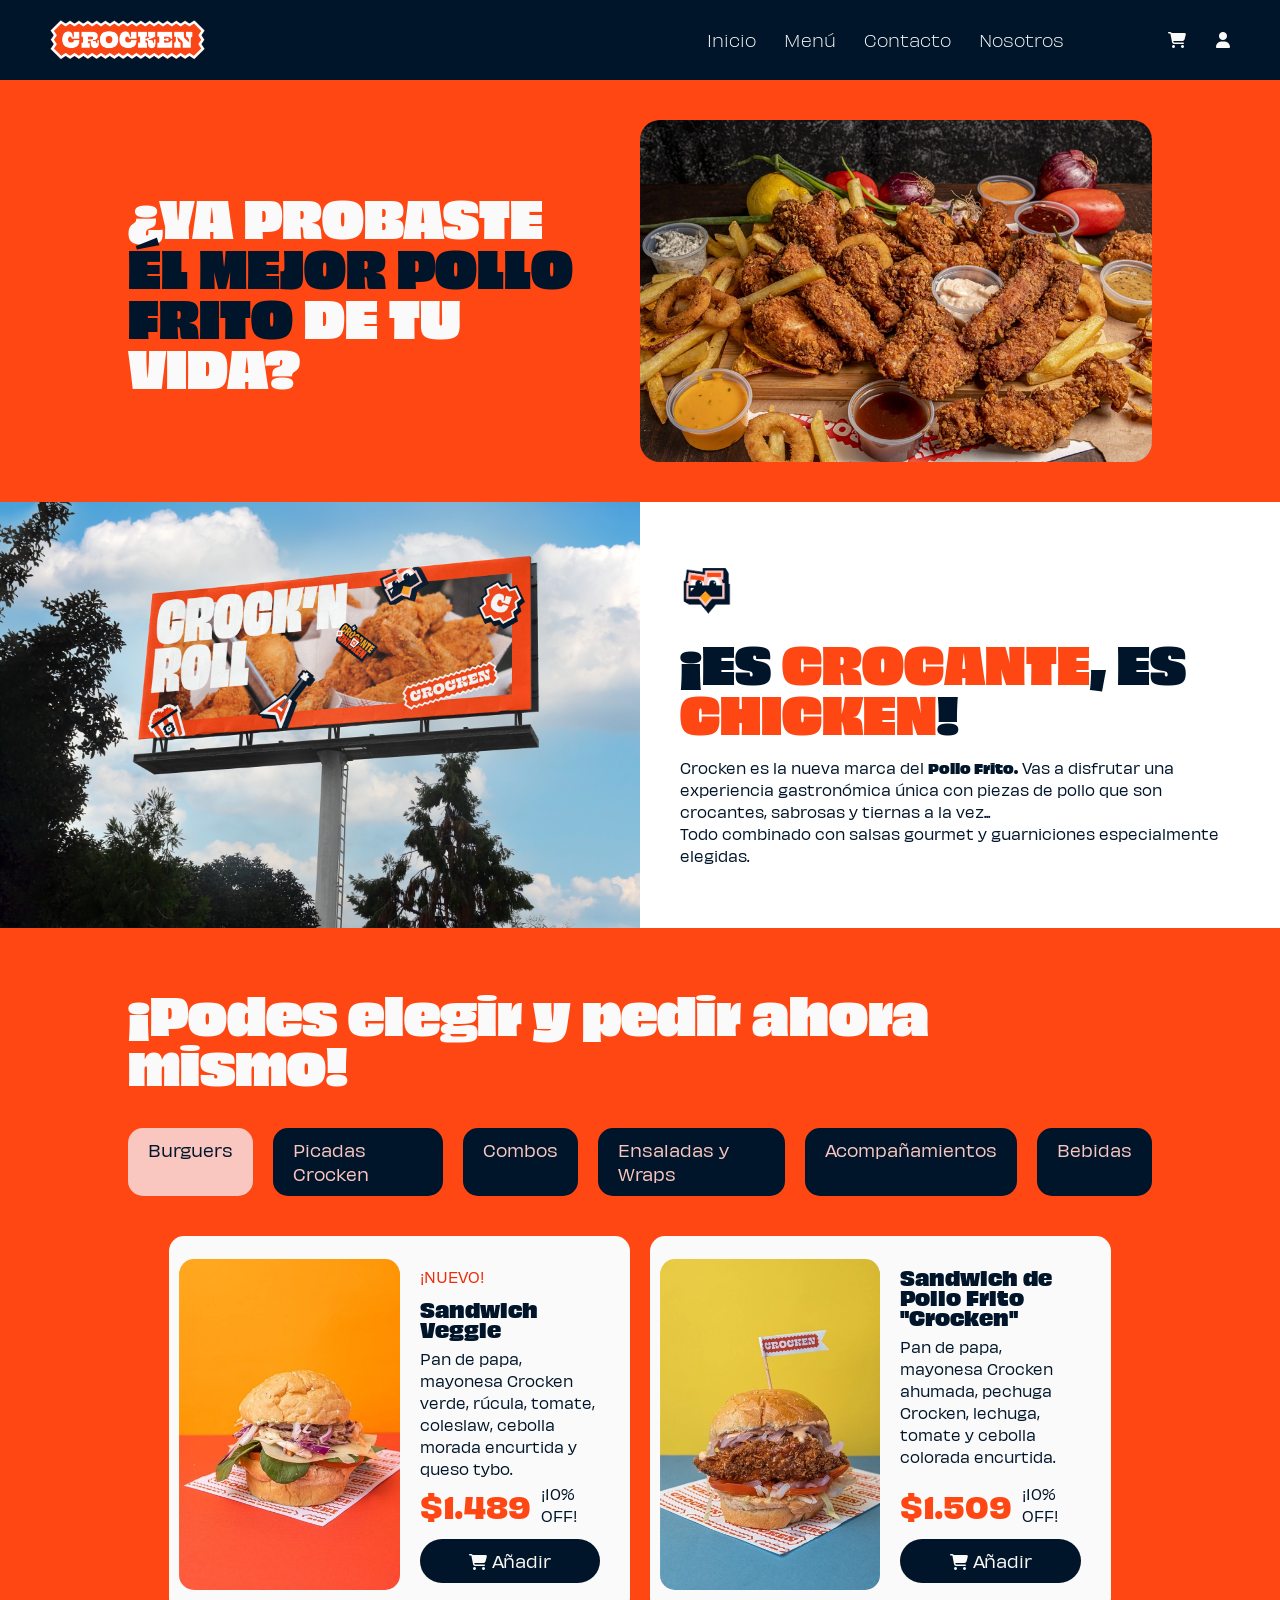
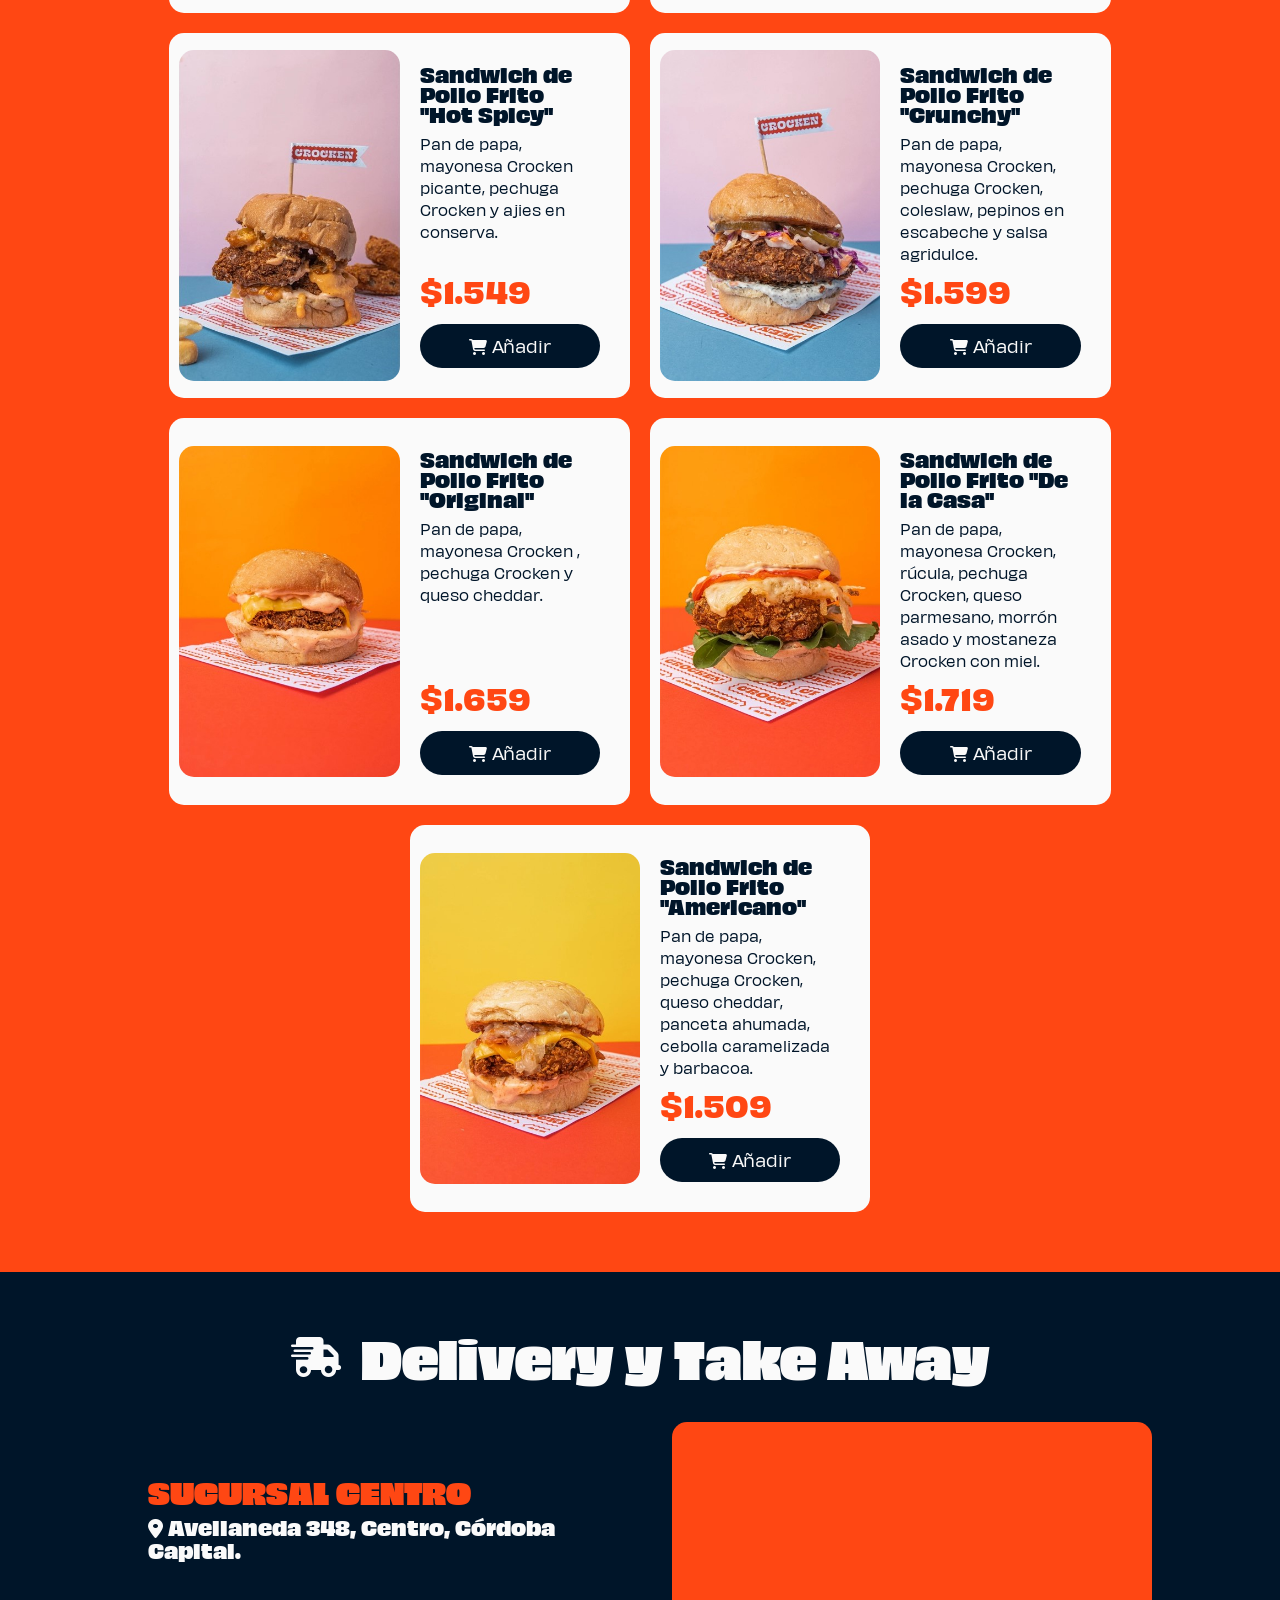
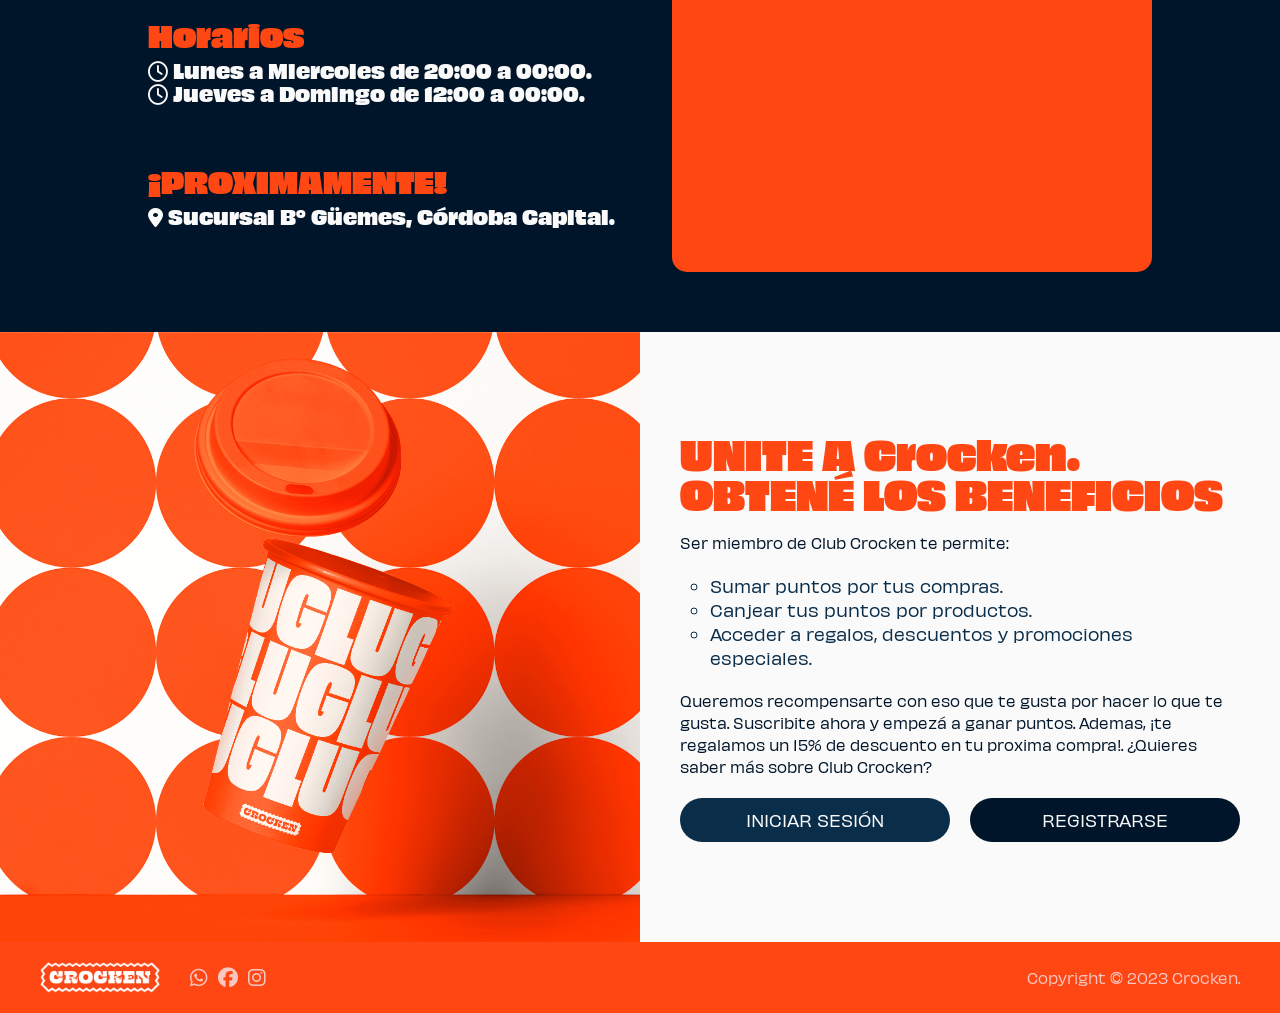
==== commit be056b8e: "changes" ====
--- a/index.html
+++ b/index.html
@@ -21,7 +21,7 @@
       </div>
       <nav class="navbar">       
         <input type="checkbox" id="menu-toggle" /> 
-        <ul class="navbar-list">
+        <ul class="navbar-list entrada salida">
           <li><a href="">Inicio</a></li>
           <li><a href="">Menú</a></li>
           <li><a href="">Contacto</a></li>
@@ -235,7 +235,7 @@
             
             ¿Quieres saber más sobre Club Crocken?</p>
             <div class="benefits-buttons">
-              <a href="" class="button">INICIARÓN</a>
+              <a href="" class="button">INICIAR SESIÓN</a>
               <a href="" class="button">REGISTRARSE</a>
 
             </div>
--- a/assets/css/mediaqueries.css
+++ b/assets/css/mediaqueries.css
@@ -44,12 +44,8 @@
         z-index: 2;
         display: none;
         height: 100vh;
-        animation: none, slide-left 0.5s ease-in-out;
 }
     
-      .navbar-list a {
-        font-size: 18px;
-      }
 
     #menu-toggle:checked + .navbar-list {
         display: flex;
--- a/assets/css/animaciones.css
+++ b/assets/css/animaciones.css
@@ -147,11 +147,11 @@
 
 @keyframes slide-right {
     from {
-        transform: translateX(100px);
-    }
-    to {
         transform: translateX(0);
     }
+    to {
+        transform: translateX(-100px);
+    }
 }
 
 @keyframes slide-left {
@@ -169,7 +169,7 @@
 
 #hero, #about{
     /* animacion - duración - animation-function */
-    animation: fade 1s ease-in, slide-down 1.3s ease-in-out;
+    animation: fade 1.3s ease-in, slide-down 1.3s ease-in-out;
 }
 
 
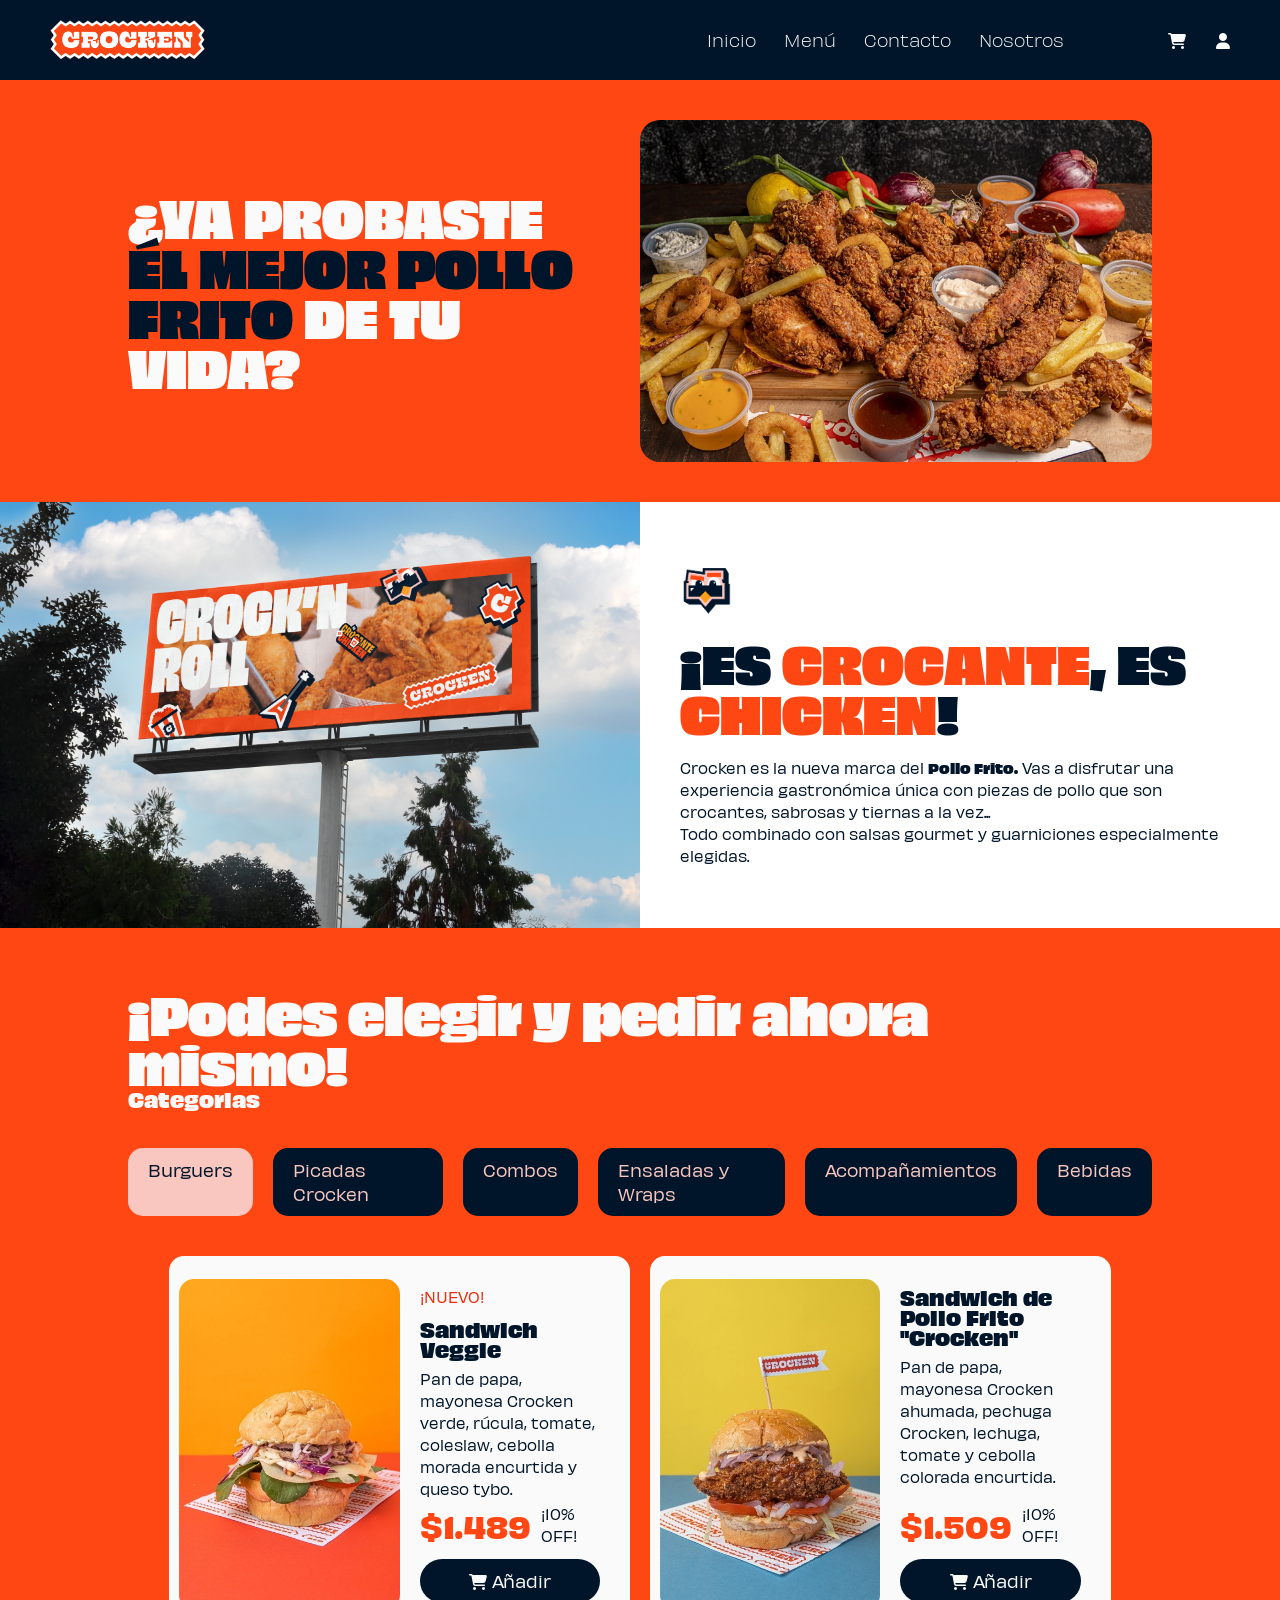
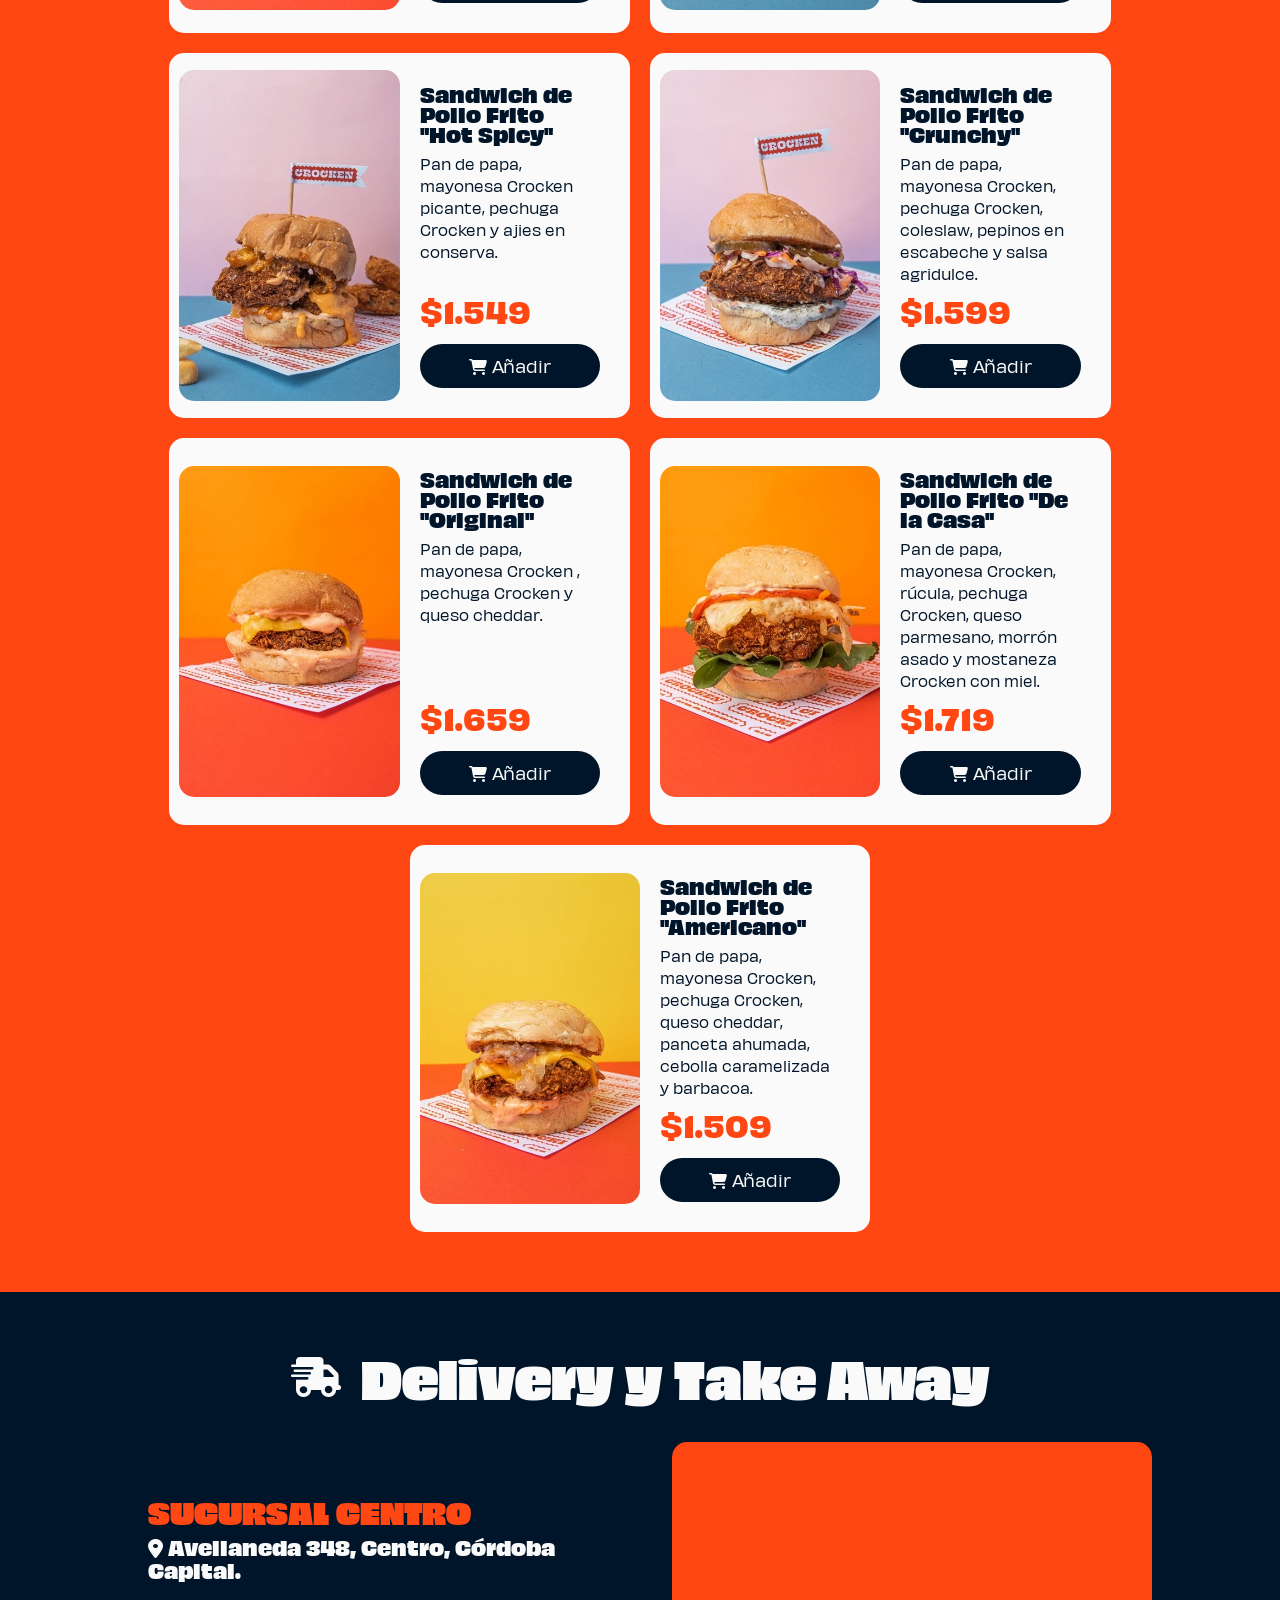
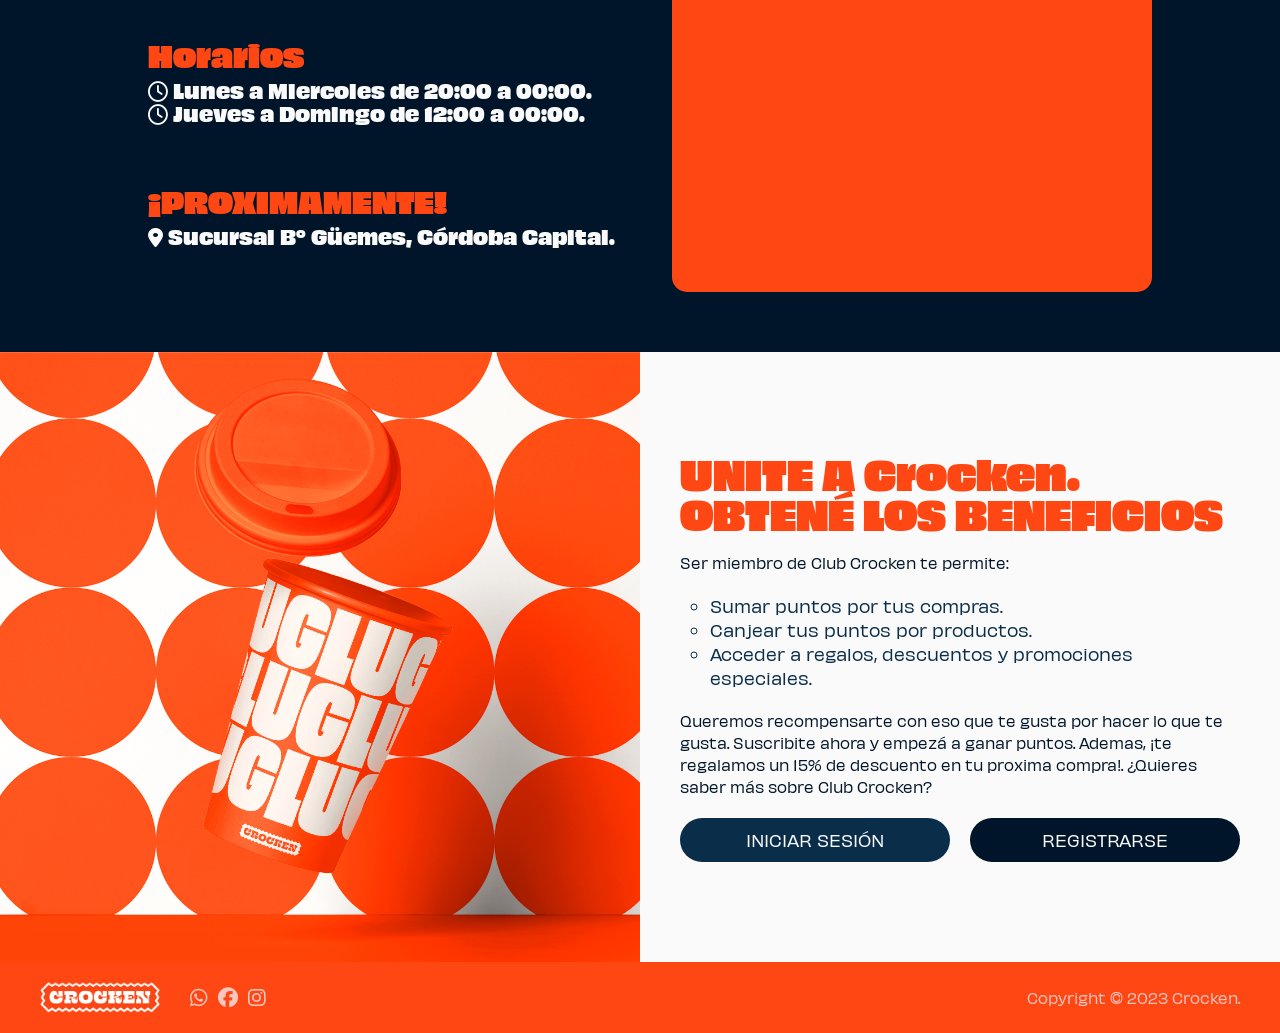
==== commit 68d01913: "changes user/cart-icon" ====
--- a/index.html
+++ b/index.html
@@ -12,256 +12,427 @@
     <link rel="stylesheet" href="assets/css/animaciones.css"><title>Crocken</title>
 </head>
 <body>
-    <header>
-      <div class="header-menu">
-        <label for="menu-toggle" class="menu-label">
-          <i class="fa-sharp fa-solid fa-bars menu-icon"></i>
+  <header class="header">
+    <div class="header-menu">
+      <label for="menu-toggle" class="menu-label">
+        <i class="fa-sharp fa-solid fa-bars menu-icon"></i>
+      </label>
+      <a href="" class="logo-container"><img src="./assets/img/logo-crocken.png" alt="Logo de Crocken" class="logo"/></a>
+    </div>
+    <nav class="navbar">       
+      <input type="checkbox" id="menu-toggle" /> 
+      <ul class="navbar-list entrada salida">
+        <li><a href="">Inicio</a></li>
+        <li><a href="">Menú</a></li>
+        <li><a href="">Contacto</a></li>
+        <li><a href="">Nosotros</a></li>
+      </ul>
+      <div class="navbar-icons">
+        <label for="cart-toggle" class="cart-label">
+          <i class="fa-solid fa-cart-shopping cart-icon"></i>
         </label>
-        <img src="./assets/img/logo-crocken.png" alt="Logo de Crocken" class="logo"/>
-      </div>
-      <nav class="navbar">       
-        <input type="checkbox" id="menu-toggle" /> 
-        <ul class="navbar-list entrada salida">
-          <li><a href="">Inicio</a></li>
-          <li><a href="">Menú</a></li>
-          <li><a href="">Contacto</a></li>
-          <li><a href="">Nosotros</a></li>
+        <label for="user-toggle" class="user-label">
+          <i class="fa-solid fa-user user-icon"></i>
+        </label>
+      </div>
+      <input type="checkbox" id="cart-toggle" />
+      <div class="cart">
+        <h2>Tus NFTs</h2>
+
+        <div class="cart-item">
+          <img src="./assets/img/cart/cart-img.png" alt="Nft del carrito" />
+          <div class="item-info">
+            <h3 class="item-title">Messi</h3>
+            <p class="item-bid">Current bid</p>
+            <span class="item-price">4.8 ETH</span>
+          </div>
+          <div class="item-handler">
+            <span class="quantity-handler down">-</span>
+            <span class="item-quantity">1</span>
+            <span class="quantity-handler up">+</span>
+          </div>
+        </div>
+
+        <div class="cart-item">
+          <img src="./assets/img/cart/cart-img.png" alt="Nft del carrito" />
+          <div class="item-info">
+            <h3 class="item-title">Messi</h3>
+            <p class="item-bid">Current bid</p>
+            <span class="item-price">4.8 ETH</span>
+          </div>
+          <div class="item-handler">
+            <span class="quantity-handler down">-</span>
+            <span class="item-quantity">1</span>
+            <span class="quantity-handler up">+</span>
+          </div>
+        </div>
+
+        <div class="cart-item">
+          <img src="./assets/img/cart/cart-img.png" alt="Nft del carrito" />
+          <div class="item-info">
+            <h3 class="item-title">Messi</h3>
+            <p class="item-bid">Current bid</p>
+            <span class="item-price">4.8 ETH</span>
+          </div>
+          <div class="item-handler">
+            <span class="quantity-handler down">-</span>
+            <span class="item-quantity">1</span>
+            <span class="quantity-handler up">+</span>
+          </div>
+        </div>
+
+        <div class="cart-item">
+          <img src="./assets/img/cart/cart-img.png" alt="Nft del carrito" />
+          <div class="item-info">
+            <h3 class="item-title">Messi</h3>
+            <p class="item-bid">Current bid</p>
+            <span class="item-price">4.8 ETH</span>
+          </div>
+          <div class="item-handler">
+            <span class="quantity-handler down">-</span>
+            <span class="item-quantity">1</span>
+            <span class="quantity-handler up">+</span>
+          </div>
+        </div>
+
+        <div class="cart-item">
+          <img src="./assets/img/cart/cart-img.png" alt="Nft del carrito" />
+          <div class="item-info">
+            <h3 class="item-title">Messi</h3>
+            <p class="item-bid">Current bid</p>
+            <span class="item-price">4.8 ETH</span>
+          </div>
+          <div class="item-handler">
+            <span class="quantity-handler down">-</span>
+            <span class="item-quantity">1</span>
+            <span class="quantity-handler up">+</span>
+          </div>
+        </div>
+
+        <span class="divider"></span>
+
+        <div class="cart-total">
+          <p>Total:</p>
+          <span>18.3 ETH</span>
+        </div>
+        <button class="btn-add">Comprar</button>
+      </div>
+      <input type="checkbox" id="user-toggle" />
+      <div class="user">
+        <h2>Tus NFTs</h2>
+
+        <div class="cart-item">
+          <img src="./assets/img/cart/cart-img.png" alt="Nft del carrito" />
+          <div class="item-info">
+            <h3 class="item-title">Messi</h3>
+            <p class="item-bid">Current bid</p>
+            <span class="item-price">4.8 ETH</span>
+          </div>
+          <div class="item-handler">
+            <span class="quantity-handler down">-</span>
+            <span class="item-quantity">1</span>
+            <span class="quantity-handler up">+</span>
+          </div>
+        </div>
+
+        <div class="cart-item">
+          <img src="./assets/img/cart/cart-img.png" alt="Nft del carrito" />
+          <div class="item-info">
+            <h3 class="item-title">Messi</h3>
+            <p class="item-bid">Current bid</p>
+            <span class="item-price">4.8 ETH</span>
+          </div>
+          <div class="item-handler">
+            <span class="quantity-handler down">-</span>
+            <span class="item-quantity">1</span>
+            <span class="quantity-handler up">+</span>
+          </div>
+        </div>
+
+        <div class="cart-item">
+          <img src="./assets/img/cart/cart-img.png" alt="Nft del carrito" />
+          <div class="item-info">
+            <h3 class="item-title">Messi</h3>
+            <p class="item-bid">Current bid</p>
+            <span class="item-price">4.8 ETH</span>
+          </div>
+          <div class="item-handler">
+            <span class="quantity-handler down">-</span>
+            <span class="item-quantity">1</span>
+            <span class="quantity-handler up">+</span>
+          </div>
+        </div>
+
+        <div class="cart-item">
+          <img src="./assets/img/cart/cart-img.png" alt="Nft del carrito" />
+          <div class="item-info">
+            <h3 class="item-title">Messi</h3>
+            <p class="item-bid">Current bid</p>
+            <span class="item-price">4.8 ETH</span>
+          </div>
+          <div class="item-handler">
+            <span class="quantity-handler down">-</span>
+            <span class="item-quantity">1</span>
+            <span class="quantity-handler up">+</span>
+          </div>
+        </div>
+
+        <div class="cart-item">
+          <img src="./assets/img/cart/cart-img.png" alt="Nft del carrito" />
+          <div class="item-info">
+            <h3 class="item-title">Messi</h3>
+            <p class="item-bid">Current bid</p>
+            <span class="item-price">4.8 ETH</span>
+          </div>
+          <div class="item-handler">
+            <span class="quantity-handler down">-</span>
+            <span class="item-quantity">1</span>
+            <span class="quantity-handler up">+</span>
+          </div>
+        </div>
+
+        <span class="divider"></span>
+
+        <div class="cart-total">
+          <p>Total:</p>
+          <span>18.3 ETH</span>
+        </div>
+        <button class="btn-add">Comprar</button>
+      </div>
+
+      <!--?  DIV VACIO DE CLASE OVERLAY PARA EFECTO GLASS AL ABRIR MENU HAMBURGUESA Y CARRITO -->
+    <div class="overlay"></div>
+    </nav>
+    
+  </header>
+  <main>
+    <section id="hero">
+      <div class="hero-info">
+        <h1>¿YA PROBASTE <span>ÉL MEJOR POLLO FRITO</span> DE TU VIDA?</h1>
+      </div>
+      <img src="/assets/img/picada-para-25.jpg" alt="">
+    </section>
+    <section id="about">
+      <img src="/assets/img/CartelGigante.png" alt="" class="about-img">
+      <div class="about-info">
+          <img src="/assets/img/1676929345685.png" alt="" class="about-info-sticker">
+          <h2>¡ES <span>CROCANTE</span>, ES <span>CHICKEN</span>!</h2>
+          <p>Crocken es la nueva marca del <b>Pollo Frito.</b> 
+            Vas a disfrutar una experiencia gastronómica única con piezas de pollo que son crocantes, sabrosas y tiernas a la vez...<br>
+            Todo combinado con salsas gourmet y guarniciones especialmente elegidas.</p>
+      </div>
+    </section>
+    <section id="menu">
+      <div class="menu-title">
+        <h2>¡Podes elegir y pedir ahora mismo!</h2>
+        <h3>Categorias</h3>
+      </div>
+      <div class="categories">
+
+        <a href="" class="active">Burguers</a>
+        <a href="">Picadas Crocken</a>
+        <a href="">Combos</a>
+        <a href="">Ensaladas y Wraps</a>
+        <a href="">Acompañamientos</a>
+        <a href="">Bebidas</a>
+      </div>
+      <div class="menu-products">
+        <div class="product">
+          <div class="product-img">
+            <img src="/assets/img/burguer-7.jpg" alt="">
+          </div>
+          <div class="product-info">
+            <div class="product-info-title">
+              <p class="product-new">¡NUEVO!</p>
+              <h3>Sandwich Veggie</h3>
+              <p class="product-description">Pan de papa, mayonesa Crocken verde, rúcula, tomate, coleslaw, cebolla morada encurtida y queso tybo.</p>
+            </div>
+            <div class="product-info-details">
+              <div class="product-price">
+                <span>$1.489</span>
+                <p>¡10% OFF!</p>
+              </div>
+              <a href="" class="button"><i class="fa-solid fa-cart-shopping"></i> Añadir</a>
+            </div>
+            
+          </div>
+        </div>
+        <div class="product">
+          <div class="product-img">
+            <img src="/assets/img/burguer-1.jpg" alt="">
+          </div>
+          <div class="product-info">
+            <div class="product-info-title"><h3>Sandwich de Pollo Frito "Crocken"</h3>
+            <p>Pan de papa, mayonesa Crocken ahumada, pechuga Crocken, lechuga, tomate y cebolla colorada encurtida.</p>
+            </div>
+            <div class="product-info-details">
+              <div class="product-price">
+                <span>$1.509</span>
+                <p>¡10% OFF!</p>
+              </div>
+            <a href="" class="button"><i class="fa-solid fa-cart-shopping"></i> Añadir</a>
+            </div>
+            
+            
+          </div>
+        </div>
+        <div class="product">
+          <div class="product-img">
+            <img src="/assets/img/burguer-2.jpg" alt="">
+          </div>
+          <div class="product-info">
+            <div class="product-info-title"><h3>Sandwich de Pollo Frito "Hot Spicy"</h3>
+            <p>Pan de papa, mayonesa Crocken picante, pechuga Crocken y ajies en conserva.</p>
+            </div>
+            <div class="product-info-details"><span>$1.549</span>
+            <a href="" class="button"><i class="fa-solid fa-cart-shopping"></i> Añadir</a>
+            </div>
+            
+            
+          </div>
+        </div>
+        <div class="product">
+          <div class="product-img">
+            <img src="/assets/img/burguer-3.jpg" alt="">
+          </div>
+          <div class="product-info">
+            <div class="product-info-title"><h3>Sandwich de Pollo Frito "Crunchy"</h3>
+            <p>Pan de papa, mayonesa Crocken, pechuga Crocken, coleslaw, pepinos en escabeche y salsa agridulce.</p>
+            </div>
+            <div class="product-info-details"><span>$1.599</span>
+            <a href="" class="button"><i class="fa-solid fa-cart-shopping"></i> Añadir</a>
+            </div>
+            
+            
+          </div>
+        </div>
+        <div class="product">
+          <div class="product-img">
+            <img src="/assets/img/burguer-4.jpg" alt="">
+          </div>
+          <div class="product-info">
+            <div class="product-info-title"><h3>Sandwich de Pollo Frito "Original"</h3>
+            <p>Pan de papa, mayonesa Crocken , pechuga Crocken y queso cheddar.</p>
+            </div>
+            <div class="product-info-details"><span>$1.659</span>
+            <a href="" class="button"><i class="fa-solid fa-cart-shopping"></i> Añadir</a>
+            </div>
+            
+            
+          </div>
+        </div>
+        <div class="product">
+          <div class="product-img">
+            <img src="/assets/img/burguer-5.jpg" alt="">
+          </div>
+          <div class="product-info">
+            <div class="product-info-title"><h3>Sandwich de Pollo Frito "De la Casa"</h3>
+            <p>Pan de papa, mayonesa Crocken, rúcula, pechuga Crocken, queso parmesano, morrón asado y mostaneza Crocken con miel.</p>
+            </div>
+            <div class="product-info-details"><span>$1.719</span>
+            <a href="" class="button"><i class="fa-solid fa-cart-shopping"></i> Añadir</a>
+            </div>
+            
+            
+          </div>
+        </div>
+        <div class="product">
+          <div class="product-img">
+            <img src="/assets/img/burguer-6.jpg" alt="">
+          </div>
+          <div class="product-info">
+            <div class="product-info-title"><h3>Sandwich de Pollo Frito "Americano"</h3>
+            <p>Pan de papa, mayonesa Crocken, pechuga Crocken, queso cheddar, panceta ahumada, cebolla caramelizada y barbacoa.</p>
+            </div>
+            <div class="product-info-details"><span>$1.509</span>
+            <a href="" class="button"><i class="fa-solid fa-cart-shopping"></i> Añadir</a>
+            </div>
+            
+            
+          </div>
+        </div>
+        
+    </div>
+    </section>
+    <section id="ubication">
+      <div class="ubication-title">
+        <i class="fa-solid fa-truck-fast"></i>          
+        <h2>Delivery y Take Away</h2>
+      </div>
+      
+      <div class="ubication-info">
+        <div class="ubication-text">
+          <div class="home">
+            <h2>SUCURSAL CENTRO</h2>
+            <h3><i class="fa-solid fa-location-dot"></i> Avellaneda 348, Centro, Córdoba Capital.</h3>
+          </div>
+          <div class="hour">
+            <h2>Horarios</h2>
+            <h3><i class="fa-regular fa-clock"></i> Lunes a Miercoles de 20:00 a 00:00.<br>
+              <i class="fa-regular fa-clock"></i> Jueves a Domingo de 12:00 a 00:00.</h3>
+          </div>
+          <div class="proximament">
+            <h2>¡PROXIMAMENTE!</h2>
+            <h3><i class="fa-solid fa-location-dot"></i> Sucursal B° Güemes, Córdoba Capital.</h3>
+          </div>
+        </div>
+        <div class="maps-container">
+          <iframe class="maps" src="https://www.google.com/maps/embed?pb=!1m18!1m12!1m3!1d1361.14520148203!2d-64.19569241440838!3d-31.4087507015768!2m3!1f0!2f0!3f0!3m2!1i1024!2i768!4f13.1!3m3!1m2!1s0x94329949b8bfebbb%3A0x629d8e351bd8642!2sCrocken%20Pollo%20Frito!5e0!3m2!1ses-419!2sar!4v1676915114037!5m2!1ses-419!2sar" width="600" height="450" style="border:0;" allowfullscreen="" loading="lazy" referrerpolicy="no-referrer-when-downgrade"></iframe>
+        </div>
+      </div>
+    </section>
+    <section id="benefits">
+        <div class="benefits-img">
+          <img src="/assets/img/VasoDescartable2.png" alt=""> 
+
+        </div>
+      <div class="benefits-info">
+        
+        <h2>UNITE A Crocken. OBTENÉ LOS BENEFICIOS</h2>
+        <p>Ser miembro de Club Crocken te permite: 
+        </p>
+        <ul>
+          <li>
+            Sumar puntos por tus compras.
+          </li>
+          <li>
+            Canjear tus puntos por productos.
+          </li>
+          <li>
+            Acceder a regalos, descuentos y promociones especiales.
+          </li>
         </ul>
-        <div class="navbar-icons">
-          <i class="fa-solid fa-cart-shopping cart-icon"></i> 
-          <i class="fa-solid fa-user user-icon"></i>
-        </div>
-        <!-- AGREGAMOS UN DIV VACIO DE CLASE OVERLAY PARA EFECTO GLASS AL ABRIR MENU HAMBURGUESA Y CARRITO -->
-      <div class="overlay"></div>
-      </nav>
+        <p>Queremos recompensarte con eso que te gusta por hacer lo que te gusta. Suscribite ahora y empezá a ganar puntos. Ademas, ¡te regalamos un 15% de descuento en tu proxima compra!.
+          
+          ¿Quieres saber más sobre Club Crocken?</p>
+          <div class="benefits-buttons">
+            <a href="" class="button">INICIAR SESIÓN</a>
+            <a href="" class="button">REGISTRARSE</a>
+
+          </div>
+          
+        </div>
+
+    </section>
+
+
+    
+  </main>
+  <footer>
+    <div class="navfooter">
+      <img src="/assets/img/logo-crocken.png" alt="">
+      <div class="footer-right">
+        <div class="footer-icons">
+          <i class="fa-brands fa-whatsapp"></i>
+          <i class="fa-brands fa-facebook"></i>
+          <i class="fa-brands fa-instagram"></i>
+        </div>
+        <p>Copyright © 2023 Crocken.</p> 
+      </div>
       
-    </header>
-    <main>
-      <section id="hero">
-        <div class="hero-info">
-          <h1>¿YA PROBASTE <span>ÉL MEJOR POLLO FRITO</span> DE TU VIDA?</h1>
-        </div>
-        <img src="/assets/img/picada-para-25.jpg" alt="">
-      </section>
-      <section id="about">
-        <img src="/assets/img/CartelGigante.png" alt="" class="about-img">
-        <div class="about-info">
-            <img src="/assets/img/1676929345685.png" alt="" class="about-info-sticker">
-            <h2>¡ES <span>CROCANTE</span>, ES <span>CHICKEN</span>!</h2>
-            <p>Crocken es la nueva marca del <b>Pollo Frito.</b> 
-              Vas a disfrutar una experiencia gastronómica única con piezas de pollo que son crocantes, sabrosas y tiernas a la vez...<br>
-              Todo combinado con salsas gourmet y guarniciones especialmente elegidas.</p>
-        </div>
-      </section>
-      <section id="menu">
-        <div class="menu-title">
-          <h2>¡Podes elegir y pedir ahora mismo!</h2>
-        </div>
-        <div class="categories">
-          <a href="" class="active">Burguers</a>
-          <a href="">Picadas Crocken</a>
-          <a href="">Combos</a>
-          <a href="">Ensaladas y Wraps</a>
-          <a href="">Acompañamientos</a>
-          <a href="">Bebidas</a>
-        </div>
-        <div class="menu-products">
-          <div class="product">
-            <div class="product-img">
-              <img src="/assets/img/burguer-7.jpg" alt="">
-            </div>
-            <div class="product-info">
-              <div class="product-info-title">
-                <p class="product-new">¡NUEVO!</p>
-                <h3>Sandwich Veggie</h3>
-                <p class="product-description">Pan de papa, mayonesa Crocken verde, rúcula, tomate, coleslaw, cebolla morada encurtida y queso tybo.</p>
-              </div>
-              <div class="product-info-details">
-                <div class="product-price">
-                  <span>$1.489</span>
-                  <p>¡10% OFF!</p>
-                </div>
-                <a href="" class="button"><i class="fa-solid fa-cart-shopping"></i> Añadir</a>
-              </div>
-              
-            </div>
-          </div>
-          <div class="product">
-            <div class="product-img">
-              <img src="/assets/img/burguer-1.jpg" alt="">
-            </div>
-            <div class="product-info">
-              <div class="product-info-title"><h3>Sandwich de Pollo Frito "Crocken"</h3>
-              <p>Pan de papa, mayonesa Crocken ahumada, pechuga Crocken, lechuga, tomate y cebolla colorada encurtida.</p>
-              </div>
-              <div class="product-info-details">
-                <div class="product-price">
-                  <span>$1.509</span>
-                  <p>¡10% OFF!</p>
-                </div>
-              <a href="" class="button"><i class="fa-solid fa-cart-shopping"></i> Añadir</a>
-              </div>
-              
-              
-            </div>
-          </div>
-          <div class="product">
-            <div class="product-img">
-              <img src="/assets/img/burguer-2.jpg" alt="">
-            </div>
-            <div class="product-info">
-              <div class="product-info-title"><h3>Sandwich de Pollo Frito "Hot Spicy"</h3>
-              <p>Pan de papa, mayonesa Crocken picante, pechuga Crocken y ajies en conserva.</p>
-              </div>
-              <div class="product-info-details"><span>$1.549</span>
-              <a href="" class="button"><i class="fa-solid fa-cart-shopping"></i> Añadir</a>
-              </div>
-              
-              
-            </div>
-          </div>
-          <div class="product">
-            <div class="product-img">
-              <img src="/assets/img/burguer-3.jpg" alt="">
-            </div>
-            <div class="product-info">
-              <div class="product-info-title"><h3>Sandwich de Pollo Frito "Crunchy"</h3>
-              <p>Pan de papa, mayonesa Crocken, pechuga Crocken, coleslaw, pepinos en escabeche y salsa agridulce.</p>
-              </div>
-              <div class="product-info-details"><span>$1.599</span>
-              <a href="" class="button"><i class="fa-solid fa-cart-shopping"></i> Añadir</a>
-              </div>
-              
-              
-            </div>
-          </div>
-          <div class="product">
-            <div class="product-img">
-              <img src="/assets/img/burguer-4.jpg" alt="">
-            </div>
-            <div class="product-info">
-              <div class="product-info-title"><h3>Sandwich de Pollo Frito "Original"</h3>
-              <p>Pan de papa, mayonesa Crocken , pechuga Crocken y queso cheddar.</p>
-              </div>
-              <div class="product-info-details"><span>$1.659</span>
-              <a href="" class="button"><i class="fa-solid fa-cart-shopping"></i> Añadir</a>
-              </div>
-              
-              
-            </div>
-          </div>
-          <div class="product">
-            <div class="product-img">
-              <img src="/assets/img/burguer-5.jpg" alt="">
-            </div>
-            <div class="product-info">
-              <div class="product-info-title"><h3>Sandwich de Pollo Frito "De la Casa"</h3>
-              <p>Pan de papa, mayonesa Crocken, rúcula, pechuga Crocken, queso parmesano, morrón asado y mostaneza Crocken con miel.</p>
-              </div>
-              <div class="product-info-details"><span>$1.719</span>
-              <a href="" class="button"><i class="fa-solid fa-cart-shopping"></i> Añadir</a>
-              </div>
-              
-              
-            </div>
-          </div>
-          <div class="product">
-            <div class="product-img">
-              <img src="/assets/img/burguer-6.jpg" alt="">
-            </div>
-            <div class="product-info">
-              <div class="product-info-title"><h3>Sandwich de Pollo Frito "Americano"</h3>
-              <p>Pan de papa, mayonesa Crocken, pechuga Crocken, queso cheddar, panceta ahumada, cebolla caramelizada y barbacoa.</p>
-              </div>
-              <div class="product-info-details"><span>$1.509</span>
-              <a href="" class="button"><i class="fa-solid fa-cart-shopping"></i> Añadir</a>
-              </div>
-              
-              
-            </div>
-          </div>
-          
-      </div>
-      </section>
-      <section id="ubication">
-        <div class="ubication-title">
-          <i class="fa-solid fa-truck-fast"></i>          
-          <h2>Delivery y Take Away</h2>
-        </div>
-        
-        <div class="ubication-info">
-          <div class="ubication-text">
-            <div class="home">
-              <h2>SUCURSAL CENTRO</h2>
-              <h3><i class="fa-solid fa-location-dot"></i> Avellaneda 348, Centro, Córdoba Capital.</h3>
-            </div>
-            <div class="hour">
-              <h2>Horarios</h2>
-              <h3><i class="fa-regular fa-clock"></i> Lunes a Miercoles de 20:00 a 00:00.<br>
-                <i class="fa-regular fa-clock"></i> Jueves a Domingo de 12:00 a 00:00.</h3>
-            </div>
-            <div class="proximament">
-              <h2>¡PROXIMAMENTE!</h2>
-              <h3><i class="fa-solid fa-location-dot"></i> Sucursal B° Güemes, Córdoba Capital.</h3>
-            </div>
-          </div>
-          <div class="maps-container">
-            <iframe class="maps" src="https://www.google.com/maps/embed?pb=!1m18!1m12!1m3!1d1361.14520148203!2d-64.19569241440838!3d-31.4087507015768!2m3!1f0!2f0!3f0!3m2!1i1024!2i768!4f13.1!3m3!1m2!1s0x94329949b8bfebbb%3A0x629d8e351bd8642!2sCrocken%20Pollo%20Frito!5e0!3m2!1ses-419!2sar!4v1676915114037!5m2!1ses-419!2sar" width="600" height="450" style="border:0;" allowfullscreen="" loading="lazy" referrerpolicy="no-referrer-when-downgrade"></iframe>
-          </div>
-        </div>
-      </section>
-      <section id="benefits">
-          <div class="benefits-img">
-           <img src="/assets/img/VasoDescartable2.png" alt=""> 
-
-          </div>
-        <div class="benefits-info">
-          
-          <h2>UNITE A Crocken. OBTENÉ LOS BENEFICIOS</h2>
-          <p>Ser miembro de Club Crocken te permite: 
-          </p>
-          <ul>
-            <li>
-              Sumar puntos por tus compras.
-            </li>
-            <li>
-              Canjear tus puntos por productos.
-            </li>
-            <li>
-              Acceder a regalos, descuentos y promociones especiales.
-            </li>
-          </ul>
-          <p>Queremos recompensarte con eso que te gusta por hacer lo que te gusta. Suscribite ahora y empezá a ganar puntos. Ademas, ¡te regalamos un 15% de descuento en tu proxima compra!.
-            
-            ¿Quieres saber más sobre Club Crocken?</p>
-            <div class="benefits-buttons">
-              <a href="" class="button">INICIAR SESIÓN</a>
-              <a href="" class="button">REGISTRARSE</a>
-
-            </div>
-            
-          </div>
-
-      </section>
-
-
-      
-    </main>
-    <footer>
-      <div class="navfooter">
-        <img src="/assets/img/logo-crocken.png" alt="">
-        <div class="footer-right">
-          <div class="footer-icons">
-            <i class="fa-brands fa-whatsapp"></i>
-            <i class="fa-brands fa-facebook"></i>
-            <i class="fa-brands fa-instagram"></i>
-          </div>
-          <p>Copyright © 2023 Crocken.</p> 
-        </div>
-        
-      </div>
-      
-      
-    </footer>
+    </div>
+    
+    
+  </footer>
 </body>
 </html>
--- a/assets/css/style.css
+++ b/assets/css/style.css
@@ -118,9 +118,10 @@
 
 
 
-/* Header */
-
-header {
+/** Header */
+
+.header {
+    position: fixed;
     width: 100%;
     background-color: var(--blue-dark);
     display: flex;
@@ -128,58 +129,215 @@
     justify-content: space-between;
     height: 80px;
     padding: 0 50px;
-    position: fixed;
     top: 0;
     z-index: 2;
     color: var(--white);
-}
-
-.header-menu {
+  }
+  
+  .header-menu {
     height: 100%;
     display: flex;
     align-items: center;
-}
-
-.logo {
+  }
+  
+  .logo-container {
+    height: 100%;
+    display: flex;
+    align-items: center;
+  }
+  
+  .logo {
     height: 50%;
-}
-
-.menu-label, #menu-toggle {
-    display: none;
-}
-
-
-
-.navbar, .navbar-list, .navbar-icons {
-    display: flex;
-}
-
-.navbar {
+  }
+  
+  .navbar, .navbar-list, .navbar-icons {
+    display: flex;
+  }
+  
+  .navbar {
     gap: 100px;
-}
-
-.navbar-list {
-    gap: 20px;
-    justify-content: center;
-    align-items: center;
-}
-
-.navbar-list li a {
+  }
+  
+  .navbar-list {
+    gap: 20px;
+    justify-content: center;
+    align-items: center;
+  }
+  
+  .navbar-list li a {
     color: var(--white);
     font-weight: 200;
-}
-
-.navbar-list li a:hover {
+  }
+  
+  .navbar-list li a:hover {
     color: var(--pink);
     font-weight: 200;
-}
-
-.navbar-icons {
+  }
+  
+  .navbar-icons {
     gap: 30px;
     align-items: center;
     justify-content: center;
+  }
+  
+  .navbar-icons a {
     color: var(--white);
-}
+  
+  }
+  
+  #menu-toggle, 
+  #cart-toggle, 
+  #user-toggle, 
+  .menu-label,
+  .cart::-webkit-scrollbar, 
+  .user::-webkit-scrollbar  {
+    display: none;
+  }
+  
+  /** usuario */
+  .user {
+    position: absolute;
+    top: 80px;
+    right: 0;
+    padding: 50px 30px;
+    background: var(--yellow);
+    display: flex;
+    flex-direction: column;
+    gap: 30px;
+    height: calc(100vh - 80px);
+    overflow-y: scroll;
+    z-index: 2;
+    transform: translate(200%);
+    transition: all 0.5s cubic-bezier(0.92, 0.01, 0.35, 0.99);
+  }
+  
+  /** carrito*/
+  .cart {
+      position: absolute;
+      top: 80px;
+      right: 0;
+      padding: 50px 30px;
+      background: var(--blue-dark);
+      display: flex;
+      flex-direction: column;
+      gap: 30px;
+      height: calc(100vh - 80px);
+      overflow-y: scroll;
+      z-index: 2;
+      transform: translate(200%);
+      transition: all 0.5s cubic-bezier(0.92, 0.01, 0.35, 0.99);
+  }
+  
+  .cart h2 {
+    color: var(--text-white);
+    font-size: 20px;
+    font-weight: 600;
+  }
+  
+  .cart-item {
+    display: flex;
+    align-items: center;
+    justify-content: center;
+    gap: 20px;
+    background-color: #2323234e;
+    padding: 20px;
+    border: 1px solid var(--electric);
+    border-radius: 10px;
+  }
+    
+  .cart-item img {
+    height: 65px;
+    width: 65px;
+  }
+  
+  .item-info {
+    display: flex;
+    flex-direction: column;
+  }
+  
+  .item-title {
+    color: var(--text-white);
+    font-weight: 600;
+    font-size: 14px;
+  }
+  
+  .item-bid {
+    color: var(--text-gray);
+    font-weight: 300;
+    font-size: 12px;
+  }
+  
+  .item-price {
+    background: linear-gradient(to right, #30cfd0, #c43ad6);
+    background-clip: text;
+    color: transparent;
+    -webkit-background-clip: text;
+    font-size: 16px;
+    font-weight: 800;
+  }
+  
+  .item-handler {
+    display: flex;
+    align-items: center;
+    justify-content: center;
+    gap: 20px;
+  }
+  
+  .quantity-handler {
+    display: flex;
+    justify-content: center;
+    align-items: center;
+    padding: 2px 8px;
+    border-radius: 5px;
+    color: var(--text-white);
+    font-weight: 400;
+  }
+  
+  .item-quantity {
+    color: var(--text-gray);
+  }
+  
+  .up {
+    border: 1px solid var(--electric);
+  }
+  
+  .down {
+    background-color: var(--secondary);
+    border: 1px solid var(--electric);
+  }
+  
+  .divider {
+    margin-top: 20px;
+    border: 0.5px solid var(--electric);
+  }
+  
+  .cart-total {
+    display: flex;
+    justify-content: space-between;
+    align-items: baseline;
+  }
+  
+  .cart-total p {
+    color: var(--text-white);
+    font-weight: 700;
+  }
+  
+  .cart-total span {
+    color: var(--text-white);
+    font-weight: 400;
+    font-size: 18px;
+  }
+    
+  /*Toggle del carro*/
+  #cart-toggle:checked + .cart {
+    transform: translate(0%);
+    transition: all 0.5s cubic-bezier(0.92, 0.01, 0.35, 0.99);
+  }
+  
+  #user-toggle:checked + .user {
+    transform: translate(0%);
+    transition: all 0.5s cubic-bezier(0.92, 0.01, 0.35, 0.99);
+  }
 
 
 /* Main */
@@ -577,10 +735,6 @@
     gap: 10px;
 }
 
-form {
-}
-
-
 .options a{
     color: var(--blue-dark);
 }
--- a/assets/css/mediaqueries.css
+++ b/assets/css/mediaqueries.css
@@ -15,7 +15,7 @@
 
 @media (max-width: 576px) {
     header {
-        padding: 0 30px;
+        padding: 0 25px;
     }
 
     .header-menu {
@@ -34,25 +34,27 @@
         position: absolute;
         top: 80px;
         left: 0;
-        width: 80%;
+        background: var(--blue-dark);
+        display: flex;
         flex-direction: column;
-        justify-content: flex-start;
-        background-color: var(--blue-dark);
-        align-items: flex-start;
-        padding: 45px 30px;
-        gap: 25px;
+        gap: 30px;
+        width: 90%;
+        height: calc(100vh);
         z-index: 2;
-        display: none;
-        height: 100vh;
-}
+        transform: translate(-200%);
+        transition: all 0.5s cubic-bezier(0.92, 0.01, 0.35, 0.99);
+    }
     
 
     #menu-toggle:checked + .navbar-list {
         display: flex;
+        transform: translate(0%);
+        transition: all 0.5s cubic-bezier(0.92, 0.01, 0.35, 0.99);
     }
 
     #hero {
         flex-direction: column;
+        padding: 40px 30px;
     }
 
     #hero img {
@@ -90,10 +92,12 @@
     #menu {
         padding: 40px 10px;
     }
-    .menu-title {
+
+
+    .menu-title h2 {
         text-align: center;
-        line-height: 25px;
-        font-size: 20px;
+        line-height: 30px;
+        font-size: 30px;
     }
     .menu-products {
         flex-direction: column;
@@ -124,6 +128,9 @@
         font-size: 25px;
     }
 
+    .product-info-details .button{
+        padding: 5px 0;
+    }
     #benefits {
         flex-direction: column;
         width: 100%;
@@ -145,8 +152,33 @@
     .maps-container {
     width: 100%;
     }
-    .ubication-info {
+
+    #ubication {
+        padding: 60px 30px;
+    }
+
+    .ubication-title {
         flex-direction: column;
+        justify-content: center;
+    }
+    .ubication-title h2 {
+        text-align: center;
+    }
+
+    .ubication-info{
+        flex-direction: column-reverse;
+        width: 100%;
+        text-align: center;
+    }
+
+    .ubication-info h3 {
+        font-size: 16px;
+        font-weight: 600;
+    }
+
+    .ubication-text{
+        width: 100%;
+        padding: 0;
     }
     
     footer {
--- a/assets/css/animaciones.css
+++ b/assets/css/animaciones.css
@@ -36,10 +36,11 @@
     display: none;
 }
 
-#menu-toggle:checked ~ .overlay {
+#menu-toggle:checked ~ .overlay,
+#cart-toggle:checked ~ .overlay,
+#user-toggle:checked ~ .overlay {
     display: block;
 }
-
 /* Hover de los elementos "a" del navbar */
 
 .navbar-list li {
@@ -67,7 +68,7 @@
 
 /* animación en hover */
 
-.cart-icon, .user-icon, .menu-icon{
+.cart-icon, .user-icon, .menu-icon, .logo{
     transition: all 400ms ease-out;
 }
 
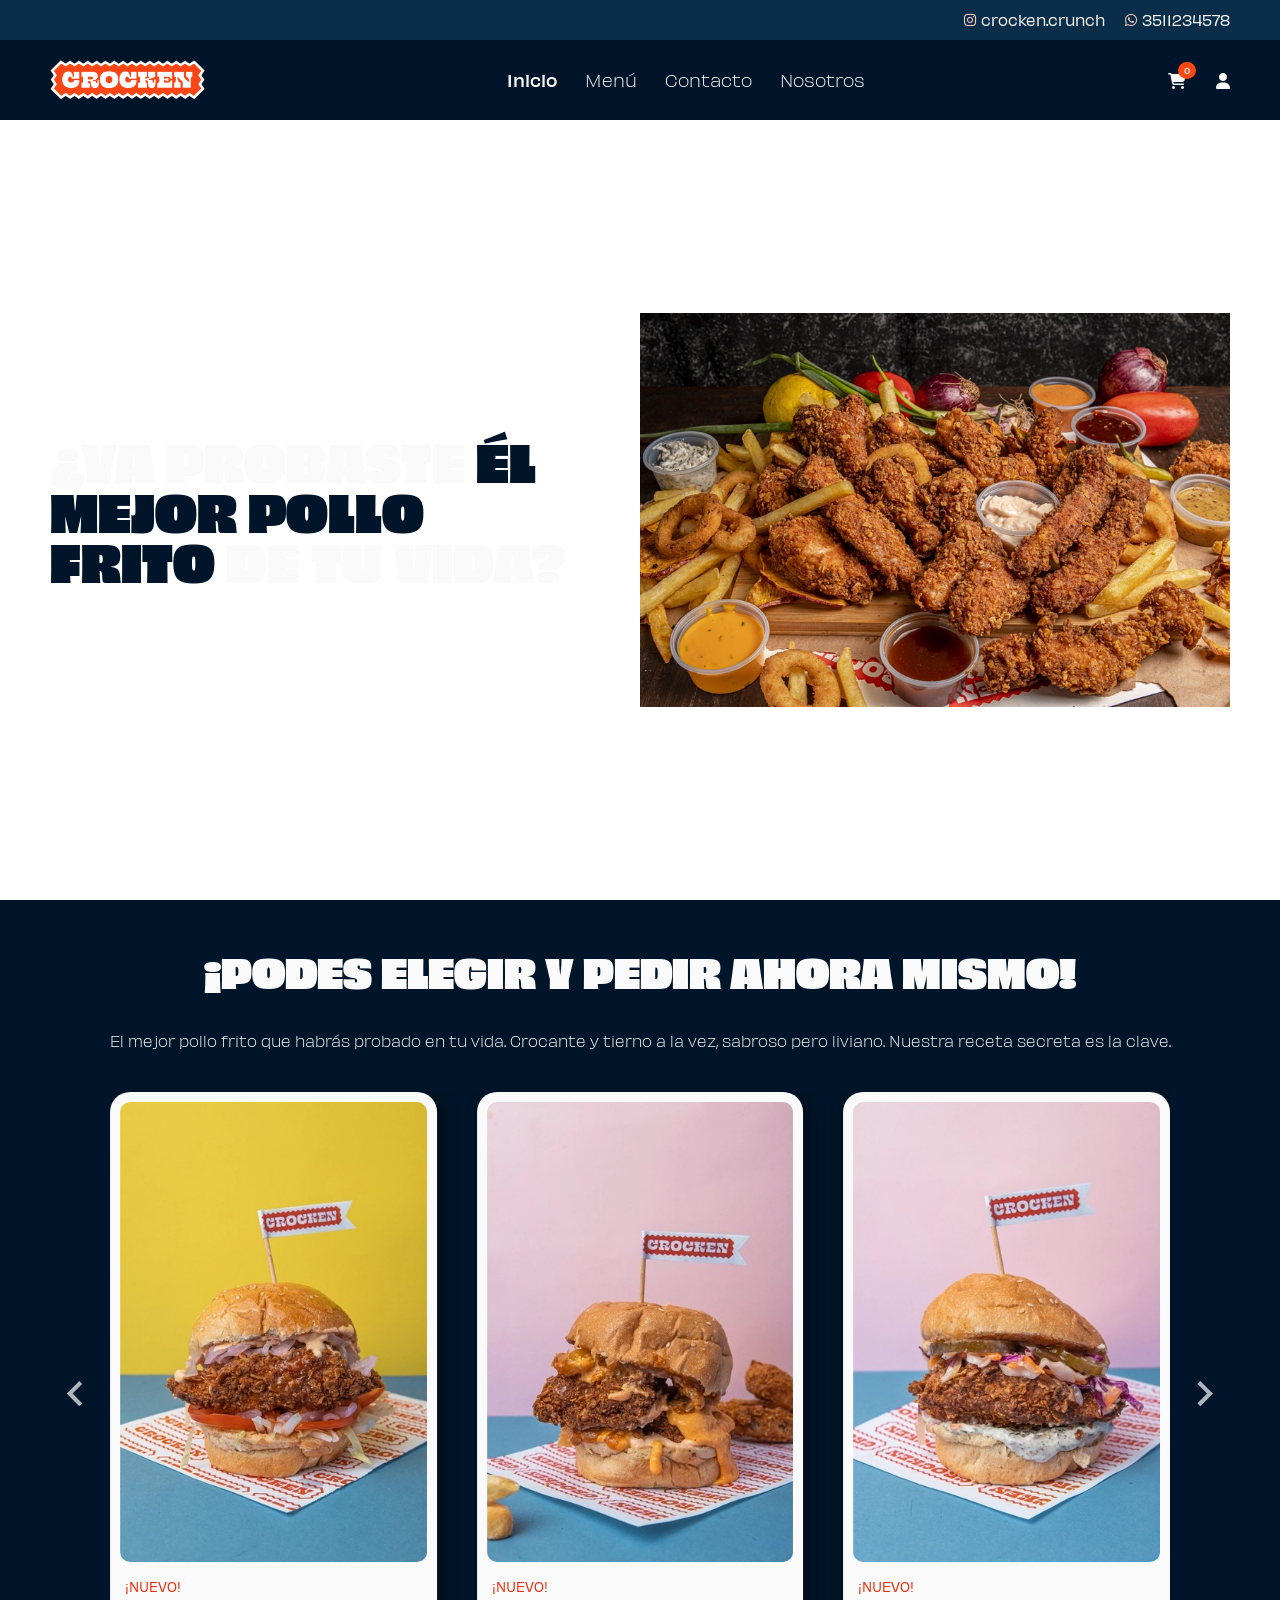
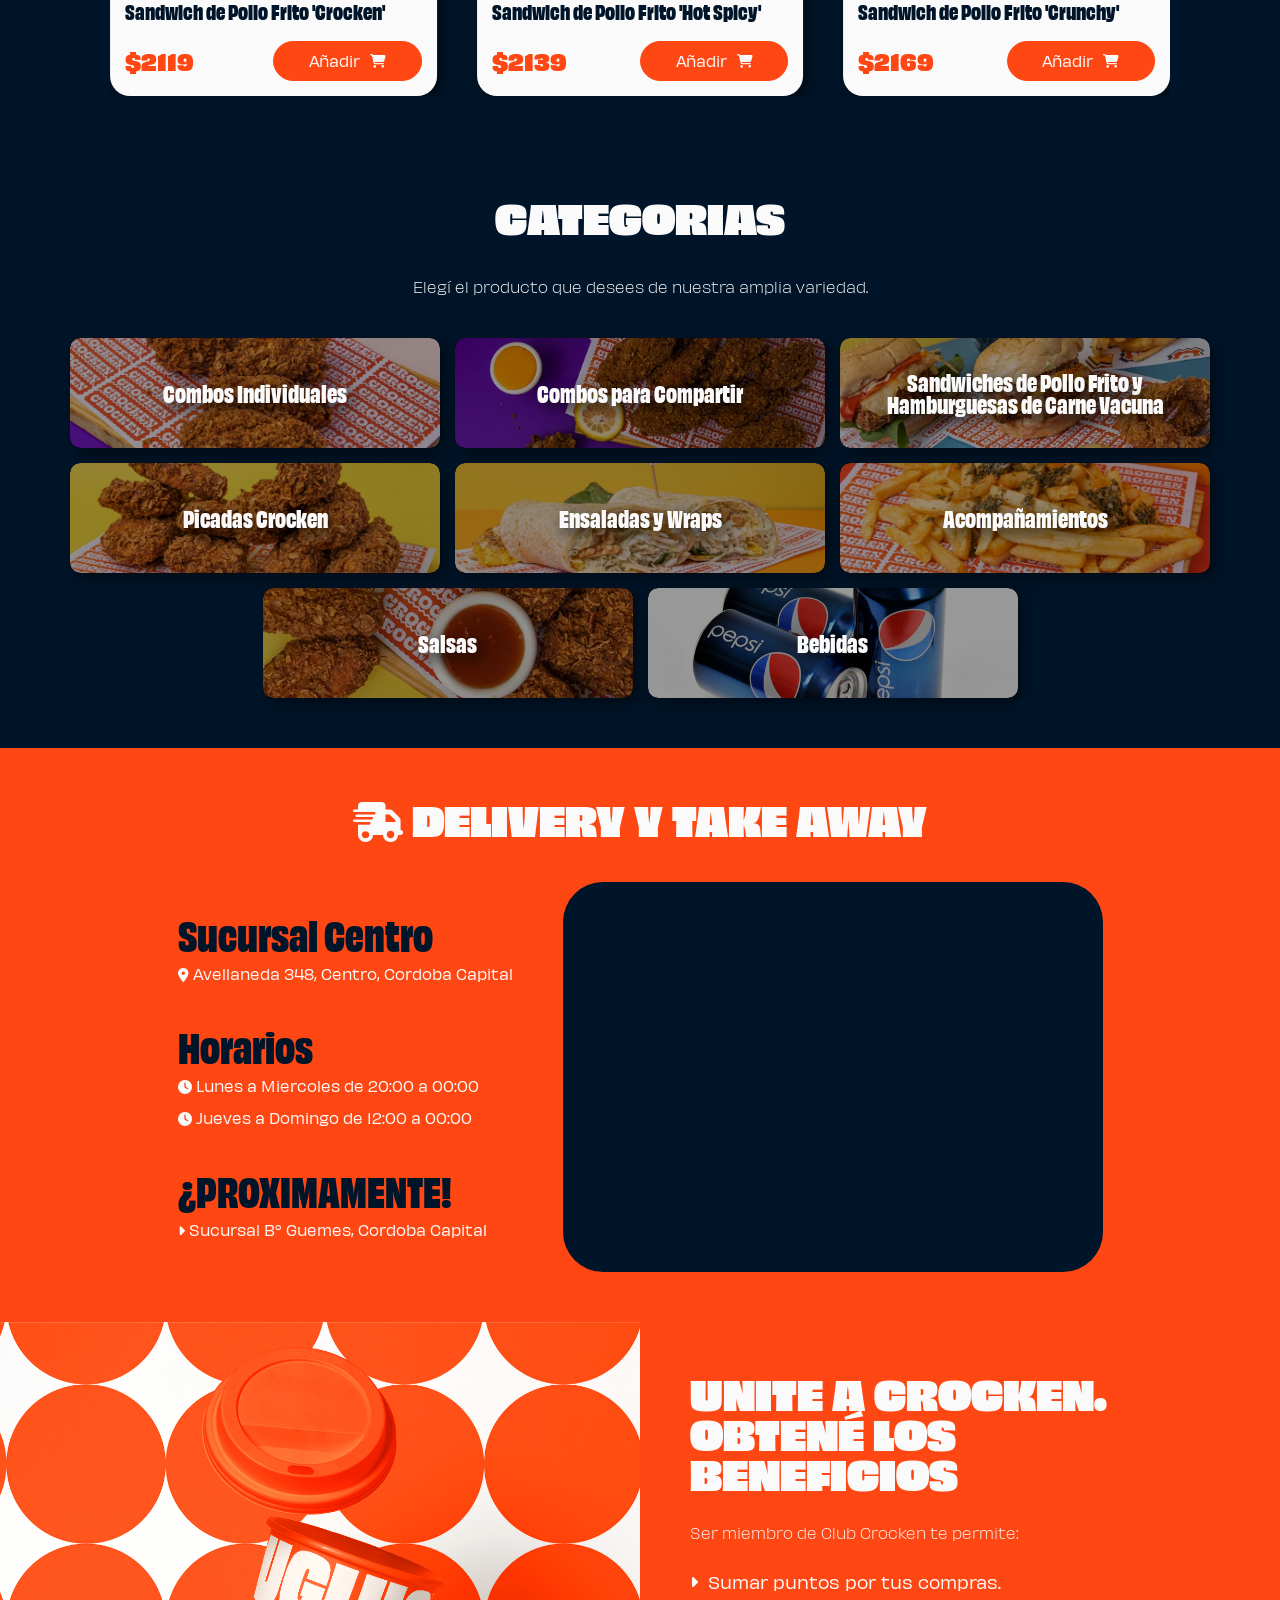
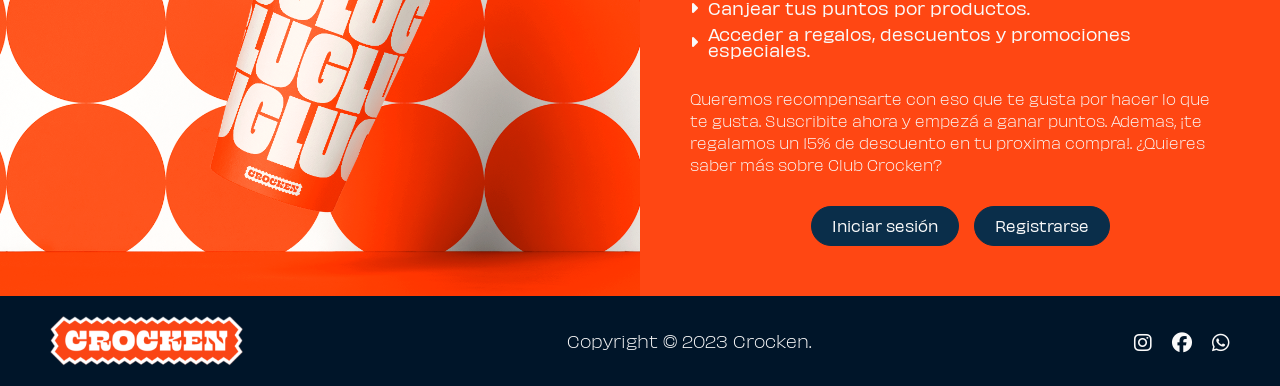
==== commit eaaf0fff: "first commit" ====
--- a/index.html
+++ b/index.html
@@ -1,438 +1,388 @@
 <!DOCTYPE html>
 <html lang="es">
-<head>
-    <meta charset="UTF-8">
-    <meta http-equiv="X-UA-Compatible" content="IE=edge">
-    <meta name="viewport" content="width=device-width, initial-scale=1.0">
-    <link rel="stylesheet" href="/assets/css/style.css">
-    <link rel="stylesheet" href="/assets/css/mediaqueries.css">
-    <link rel="shortcut icon" href="/assets/img/icono-crocken.png" type="image/x-icon">
-    <link rel="stylesheet" href="https://cdnjs.cloudflare.com/ajax/libs/font-awesome/6.2.1/css/all.min.css" integrity="sha512-MV7K8+y+gLIBoVD59lQIYicR65iaqukzvf/nwasF0nqhPay5w/9lJmVM2hMDcnK1OnMGCdVK+iQrJ7lzPJQd1w==" crossorigin="anonymous" referrerpolicy="no-referrer" />
-    
-    <link rel="stylesheet" href="assets/css/animaciones.css"><title>Crocken</title>
-</head>
-<body>
-  <header class="header">
-    <div class="header-menu">
-      <label for="menu-toggle" class="menu-label">
-        <i class="fa-sharp fa-solid fa-bars menu-icon"></i>
-      </label>
-      <a href="" class="logo-container"><img src="./assets/img/logo-crocken.png" alt="Logo de Crocken" class="logo"/></a>
+  <head>
+    <meta charset="UTF-8" />
+    <meta http-equiv="X-UA-Compatible" content="IE=edge" />
+    <meta name="viewport" content="width=device-width, initial-scale=1.0" />
+    <!-- CSS -->
+    <link rel="stylesheet" href="./assets/css/style.css" />
+    <link rel="stylesheet" href="./assets/css/mediaqueries.css" />
+    <link rel="stylesheet" href="./assets/css/animaciones.css" />
+    <!-- ANIMATIONS -->
+    <link
+      rel="stylesheet"
+      href="https://cdnjs.cloudflare.com/ajax/libs/animate.css/4.1.1/animate.min.css"
+    />
+    <!-- FONT AWESOME -->
+    <link
+      rel="stylesheet"
+      href="https://cdnjs.cloudflare.com/ajax/libs/font-awesome/6.2.1/css/all.min.css"
+      integrity="sha512-MV7K8+y+gLIBoVD59lQIYicR65iaqukzvf/nwasF0nqhPay5w/9lJmVM2hMDcnK1OnMGCdVK+iQrJ7lzPJQd1w=="
+      crossorigin="anonymous"
+      referrerpolicy="no-referrer"
+    />
+    <!-- FAVICON -->
+    <link
+      rel="shortcut icon"
+      href="./assets/img/icono-crocken.png"
+      type="image/x-icon"
+    />
+    <link
+      rel="stylesheet"
+      href="https://cdnjs.cloudflare.com/ajax/libs/animate.css/4.1.1/animate.min.css"
+    />
+    <!-- SLIDE SPLIDE JS -->
+    <link
+      href="https://cdn.jsdelivr.net/npm/@splidejs/splide@4.1.4/dist/css/splide.min.css"
+      rel="stylesheet"
+    />
+    <title>Crocken</title>
+  </head>
+  <body>
+    <div class="header-top">
+        <a
+            href="https://www.instagram.com/crocken.crunch"
+            target="_blank"
+            class="ig-container icons"
+        >
+            <i class="fa-brands fa-instagram icon"></i>
+            <span>crocken.crunch</span>
+        </a>
+        <a
+            href="https://www.instagram.com/crocken.crunch"
+            target="_blank"
+            class="phone-container icons"
+        >
+            <i class="fa-brands fa-whatsapp icon"></i>
+            <span>3511234578</span>
+        </a>
+        </div>
+        <header>
+        <nav class="navbar">
+            <div class="navbar-menu">
+            <i class="fa-sharp fa-solid fa-bars icon-menu"></i>
+            <img
+                src="./assets/img/logo-crocken.png"
+                alt="Logo de Crocken"
+                class="logo-crocken"
+            />
+            </div>
+            <ul class="navbar-list">
+            <li class="item"><a href="" class="link active">Inicio</a></li>
+            <li class="item"><a href="" class="link">Menú</a></li>
+            <li class="item"><a href="" class="link">Contacto</a></li>
+            <li class="item"><a href="" class="link">Nosotros</a></li>
+            </ul>
+            <div class="navbar-icons">
+            <div class="cart-icon">
+                <i class="fa-solid fa-cart-shopping navbar-icon"></i>
+                <span class="cart-count">0</span>
+            </div>
+            <a href="login.html" class="icon-user">
+                <i class="fa-solid fa-user user-icon navbar-icon"></i>
+            </a>
+            </div>
+        </nav>
+    </header>
+    <div class="overlay"></div>
+
+    <div id="cart" class="cart">
+        <div class="cart-title-container">
+        <div class="cart-title">
+            <img
+            src="./assets/img/icono-crocken.png"
+            alt=""
+            class="cart-crocken"
+            />
+            <h3>Tu pedido</h3>
+        </div>
+        <i class="fa-solid fa-xmark icon-close-cart"></i>
+        </div>
+        <div class="cart-container">
+        <div class="cart-item box">
+            <div class="item-img">
+            <img src="./assets/img/products/burguer-americano.jpg" />
+            </div>
+            <div class="item-info">
+            <div class="item-info-text">
+                <h3 class="item-title">Sandwich de Pollo Frito "Crocken"</h3>
+                <span class="item-description">+ Papas Fritas (sin cargo)</span>
+                <span class="item-price">$1509</span>
+            </div>
+            <div class="item-handler">
+                <a class="item-edit"><i class="fa-solid fa-pen-to-square"></i></a>
+                <span class="quantity-handler down">-</span>
+                <span class="item-quantity">1</span>
+                <span class="quantity-handler up">+</span>
+                <a class="item-trash"><i class="fa-solid fa-trash-can"></i></a>
+            </div>
+            </div>
+        </div>
+        <div class="cart-item box">
+            <div class="item-img">
+            <img src="./assets/img/products/crunchy-wrap.jpg" />
+            </div>
+            <div class="item-info">
+            <div class="item-info-text">
+                <h3 class="item-title">Crunchy Wrap</h3>
+                <span class="item-description">+ Chips de Vegetales ($99)</span>
+                <span class="item-price">$1509</span>
+            </div>
+            <div class="item-handler">
+                <a class="item-edit"><i class="fa-solid fa-pen-to-square"></i></a>
+                <span class="quantity-handler down">-</span>
+                <span class="item-quantity">1</span>
+                <span class="quantity-handler up">+</span>
+                <a class="item-trash"><i class="fa-solid fa-trash-can"></i></a>
+            </div>
+            </div>
+        </div>
+        <div class="cart-item box">
+            <div class="item-img">
+            <img src="./assets/img/products/combo-10alitas-crunch.jpg" />
+            </div>
+            <div class="item-info">
+            <div class="item-info-text">
+                <h3 class="item-title">Combo de 10 Alitas Crunch</h3>
+                <span class="item-description">+ Papas con Cheddar ($469)</span>
+                <span class="item-price">$1509</span>
+            </div>
+            <div class="item-handler">
+                <a class="item-edit"><i class="fa-solid fa-pen-to-square"></i></a>
+                <span class="quantity-handler down">-</span>
+                <span class="item-quantity">1</span>
+                <span class="quantity-handler up">+</span>
+                <a class="item-trash"><i class="fa-solid fa-trash-can"></i></a>
+            </div>
+            </div>
+        </div>
+        <div class="cart-item box">
+            <div class="item-img">
+            <img src="./assets/img/products/pops-crocken-p-compartir.jpg" />
+            </div>
+            <div class="item-info">
+            <div class="item-info-text">
+                <h3 class="item-title">Pop's Crocken</h3>
+                <span class="item-description">1x Papas con Cheddar ($469)</span>
+                <span class="item-description">3x Papas Fritas (Sin Cargo)</span>
+                <span class="item-price">$1509</span>
+            </div>
+            <div class="item-handler">
+                <a class="item-edit"><i class="fa-solid fa-pen-to-square"></i></a>
+                <span class="quantity-handler down">-</span>
+                <span class="item-quantity">4</span>
+                <span class="quantity-handler up">+</span>
+                <a class="item-trash"><i class="fa-solid fa-trash-can"></i></a>
+            </div>
+            </div>
+        </div>
+        </div>
+        <span class="divider"></span>
+        <div class="cart-total">
+        <div class="total-price">
+            <h4>Total:</h4>
+            <span id="total-cart">$4512</span>
+        </div>
+        <a class="btn btn-orange" href="">Comprar</a>
+        </div>
     </div>
-    <nav class="navbar">       
-      <input type="checkbox" id="menu-toggle" /> 
-      <ul class="navbar-list entrada salida">
-        <li><a href="">Inicio</a></li>
-        <li><a href="">Menú</a></li>
-        <li><a href="">Contacto</a></li>
-        <li><a href="">Nosotros</a></li>
-      </ul>
-      <div class="navbar-icons">
-        <label for="cart-toggle" class="cart-label">
-          <i class="fa-solid fa-cart-shopping cart-icon"></i>
-        </label>
-        <label for="user-toggle" class="user-label">
-          <i class="fa-solid fa-user user-icon"></i>
-        </label>
-      </div>
-      <input type="checkbox" id="cart-toggle" />
-      <div class="cart">
-        <h2>Tus NFTs</h2>
+    <div class="navbar-responsive">
+        <div class="head">
+        <img src="./assets/img/icono-crocken.png" alt="" srcset="" />
+        <i class="fa-solid fa-xmark icon-close-menu"></i>
+        </div>
+        <ul class="nav-list">
+        <li class="item"><a href="" class="link active">Inicio</a></li>
+        <li class="item"><a href="" class="link">Menú</a></li>
+        <li class="item"><a href="" class="link">Contacto</a></li>
+        <li class="item"><a href="" class="link">Nosotros</a></li>
+        <li class="item">
+            <a href="https://www.instagram.com/crocken.crunch" target="_blank"
+            class="link">
+                <i class="fa-brands fa-instagram"></i>
+                Instagram
+            </a>
+        </li>
+        <li class="item">
+            <a href="https://www.instagram.com/crocken.crunch" target="_blank"
+            class="link">
+                <i class="fa-brands fa-facebook"></i>
+                Facebook
+            </a>
+        </li>
+        </ul>
+    </div>
+    <main>
+        <section id="hero">
+        <div class="hero box">
+            <div class="hero-info">
+            <h1 class="hero-title">
+                ¿YA PROBASTE <span>ÉL MEJOR POLLO FRITO </span>DE TU VIDA?
+            </h1>
+            </div>
+            <img
+            class="hero-img"
+            src="./assets/img/products/picada-para-25.jpg"
+            alt=""
+            />
+        </div>
+        </section>
+        <section id="products">
+        <h2 class="title-section box">¡Podes elegir y pedir ahora mismo!</h2>
+        <p class="title-description box">El mejor pollo frito que habrás probado en tu vida. Crocante y tierno a la vez, sabroso pero liviano. Nuestra receta secreta es la clave.</p>
+        <div class="splide splide-products box">
+            <div class="splide__track">
+            <ul class="splide__list" id="products-container"></ul>
+            </div>
+        </div>
+        </section>
+        <section id="categories">
+        <h2 class="box">categorias</h2>
+        <p class="title-description box">Elegí el producto que desees de nuestra amplia variedad.</p>
+            <div class="categories">
+                <div class="box categories-category">
+                    <img
+                        src="./assets/img/products/combo-5alitas-crunch.jpg"
+                        alt=""
+                        srcset=""
+                    />
+                    <h4 class="category-title">Combos Individuales</h4>
+                </div>
+                <div class="box categories-category">
+                    <img
+                        src="./assets/img/products/1665694157348.jpg"
+                        alt=""
+                        srcset=""
+                    />
+                    <h4 class="category-title">Combos para Compartir</h4>
+                </div>
+                <div class="box categories-category">
+                    <img
+                        src="./assets/img/products/burguers-pollo-carne.jpg"
+                        alt=""
+                        srcset=""
+                    />
+                    <h4 class="category-title">
+                        Sandwiches de Pollo Frito y Hamburguesas de Carne Vacuna
+                    </h4>
+                </div>
+                <div class="box categories-category">
+                    <img
+                        src="./assets/img/products/combo-crocken-senior-duo.jpg"
+                        alt=""
+                        srcset=""
+                    />
+                    <h4 class="category-title">Picadas Crocken</h4>
+                </div>
+                <div class="box categories-category">
+                    <img src="./assets/img/products/veggie-wrap.jpg" alt="" srcset="" />
+                    <h4 class="category-title">Ensaladas y Wraps</h4>
+                </div>
+                <div class="box categories-category">
+                    <img
+                        src="./assets/img/products/papas-fritas-barbacoa.jpg"
+                        alt=""
+                        srcset=""
+                    />
+                    <h4 class="category-title">Acompañamientos</h4>
+                </div>
+                <div class="box categories-category">
+                    <img src="./assets/img/products/salsas.jpg" alt="" srcset="" />
+                    <h4 class="category-title">Salsas</h4>
+                </div>
+                <div class="box categories-category">
+                    <img src="./assets/img/products/pepsi.jpg" alt="" srcset="" />
+                    <h4 class="category-title">Bebidas</h4>
+                </div>
+            </div>
+        </section>
+        <section id="delivery">
+            <div class="delivery">
+                <h2>
+                    <i class="fa-solid fa-truck-fast"></i>
+                    delivery y take away
+                </h2>
+                <div class="ubication">
+                    <div class="hours">
+                        <div class="item box">
+                            <h3>Sucursal Centro</h3>
+                            <p>
+                                <i class="fa-solid fa-location-dot"></i>
+                                Avellaneda 348, Centro, Cordoba Capital</p>
+                        </div>
+                        <div class="item box">
+                            <h3>Horarios</h3>
+                            <p>
+                                <i class="fa-solid fa-clock"></i>
+                                Lunes a Miercoles de 20:00 a 00:00</p>
+                            <p>
+                                <i class="fa-solid fa-clock"></i> 
+                                Jueves a Domingo de 12:00 a 00:00</p>
+                        </div>
+                        <div class="item box">
+                            <h3>¿PROXIMAMENTE!</h3>
+                            <p>
+                                <i class="fa-solid fa-caret-right"></i>
+                                Sucursal B° Guemes, Cordoba Capital</p>
+                        </div>
+                    </div>
+                    <div class="map">
+                        <iframe class="box" src="https://www.google.com/maps/embed?pb=!1m14!1m8!1m3!1d3405.2094827406377!2d-64.194539!3d-31.408354!3m2!1i1024!2i768!4f13.1!3m3!1m2!1s0x94329949b8bfebbb%3A0x629d8e351bd8642!2sCrocken%20Pollo%20Frito!5e0!3m2!1ses-419!2sar!4v1685993076281!5m2!1ses-419!2sar" width="500" height="350" style="border:0;" allowfullscreen="" loading="lazy" referrerpolicy="no-referrer-when-downgrade"></iframe>
+                    </div>
+                </div>
+            </div>
+        </section>
+        <section id="benefits">
+            <div class="benefits">
+                <div class="benefits-img">
+                    <img class="benefits-img" src="./assets/img/banners/VasoDescartable2.png" alt="" srcset="">
+                </div>
+                <div class="benefits-info">
+                    <h2>Unite a crocken. obtené los beneficios</h2>
+                    <p class="benefits-p" >Ser miembro de Club Crocken te permite:</p>
+                    <ul class="benefits-list">
+                        <li><i class="fa-solid fa-caret-right"></i>Sumar puntos por tus compras.
+                        </li>
+                        <li><i class="fa-solid fa-caret-right"></i>Canjear tus puntos por productos.
+                        </li>
+                        <li><i class="fa-solid fa-caret-right"></i>Acceder a regalos, descuentos y promociones especiales.
+                        </li>
+                    </ul>
+                    <p>Queremos recompensarte con eso que te gusta por hacer lo que te gusta. Suscribite ahora y empezá a ganar puntos. Ademas, ¡te regalamos un 15% de descuento en tu proxima compra!. ¿Quieres saber más sobre Club Crocken?</p>
+                    <div class="benefits-buttons">
+                        <a href="" class="btn btn-blue">Iniciar sesión</a>
+                        <a href="" class="btn btn-blue">Registrarse</a>
+                    </div>
+                </div>
+            </div>
+        </section>
+        <footer class="footer">
+            <img src="./assets/img/logo-crocken.png" alt="" srcset="">
+            <div class="copyright">
+                <span>Copyright © 2023 Crocken.</span> 
+            </div>
+            <div class="footer-icons">
+                <a href="https://www.instagram.com/crocken.crunch" target="_blank"
+            class="link">
+                <i class="fa-brands fa-instagram"></i>
+            </a>
+            <a href="https://www.instagram.com/crocken.crunch" target="_blank"
+            class="link">
+                <i class="fa-brands fa-facebook"></i>
+            </a>
+            <a href="https://www.instagram.com/crocken.crunch" target="_blank"
+            class="link">
+                <i class="fa-brands fa-whatsapp"></i>
+            </a>
+            </div>
+        </footer>
+    </main>
 
-        <div class="cart-item">
-          <img src="./assets/img/cart/cart-img.png" alt="Nft del carrito" />
-          <div class="item-info">
-            <h3 class="item-title">Messi</h3>
-            <p class="item-bid">Current bid</p>
-            <span class="item-price">4.8 ETH</span>
-          </div>
-          <div class="item-handler">
-            <span class="quantity-handler down">-</span>
-            <span class="item-quantity">1</span>
-            <span class="quantity-handler up">+</span>
-          </div>
-        </div>
-
-        <div class="cart-item">
-          <img src="./assets/img/cart/cart-img.png" alt="Nft del carrito" />
-          <div class="item-info">
-            <h3 class="item-title">Messi</h3>
-            <p class="item-bid">Current bid</p>
-            <span class="item-price">4.8 ETH</span>
-          </div>
-          <div class="item-handler">
-            <span class="quantity-handler down">-</span>
-            <span class="item-quantity">1</span>
-            <span class="quantity-handler up">+</span>
-          </div>
-        </div>
-
-        <div class="cart-item">
-          <img src="./assets/img/cart/cart-img.png" alt="Nft del carrito" />
-          <div class="item-info">
-            <h3 class="item-title">Messi</h3>
-            <p class="item-bid">Current bid</p>
-            <span class="item-price">4.8 ETH</span>
-          </div>
-          <div class="item-handler">
-            <span class="quantity-handler down">-</span>
-            <span class="item-quantity">1</span>
-            <span class="quantity-handler up">+</span>
-          </div>
-        </div>
-
-        <div class="cart-item">
-          <img src="./assets/img/cart/cart-img.png" alt="Nft del carrito" />
-          <div class="item-info">
-            <h3 class="item-title">Messi</h3>
-            <p class="item-bid">Current bid</p>
-            <span class="item-price">4.8 ETH</span>
-          </div>
-          <div class="item-handler">
-            <span class="quantity-handler down">-</span>
-            <span class="item-quantity">1</span>
-            <span class="quantity-handler up">+</span>
-          </div>
-        </div>
-
-        <div class="cart-item">
-          <img src="./assets/img/cart/cart-img.png" alt="Nft del carrito" />
-          <div class="item-info">
-            <h3 class="item-title">Messi</h3>
-            <p class="item-bid">Current bid</p>
-            <span class="item-price">4.8 ETH</span>
-          </div>
-          <div class="item-handler">
-            <span class="quantity-handler down">-</span>
-            <span class="item-quantity">1</span>
-            <span class="quantity-handler up">+</span>
-          </div>
-        </div>
-
-        <span class="divider"></span>
-
-        <div class="cart-total">
-          <p>Total:</p>
-          <span>18.3 ETH</span>
-        </div>
-        <button class="btn-add">Comprar</button>
-      </div>
-      <input type="checkbox" id="user-toggle" />
-      <div class="user">
-        <h2>Tus NFTs</h2>
-
-        <div class="cart-item">
-          <img src="./assets/img/cart/cart-img.png" alt="Nft del carrito" />
-          <div class="item-info">
-            <h3 class="item-title">Messi</h3>
-            <p class="item-bid">Current bid</p>
-            <span class="item-price">4.8 ETH</span>
-          </div>
-          <div class="item-handler">
-            <span class="quantity-handler down">-</span>
-            <span class="item-quantity">1</span>
-            <span class="quantity-handler up">+</span>
-          </div>
-        </div>
-
-        <div class="cart-item">
-          <img src="./assets/img/cart/cart-img.png" alt="Nft del carrito" />
-          <div class="item-info">
-            <h3 class="item-title">Messi</h3>
-            <p class="item-bid">Current bid</p>
-            <span class="item-price">4.8 ETH</span>
-          </div>
-          <div class="item-handler">
-            <span class="quantity-handler down">-</span>
-            <span class="item-quantity">1</span>
-            <span class="quantity-handler up">+</span>
-          </div>
-        </div>
-
-        <div class="cart-item">
-          <img src="./assets/img/cart/cart-img.png" alt="Nft del carrito" />
-          <div class="item-info">
-            <h3 class="item-title">Messi</h3>
-            <p class="item-bid">Current bid</p>
-            <span class="item-price">4.8 ETH</span>
-          </div>
-          <div class="item-handler">
-            <span class="quantity-handler down">-</span>
-            <span class="item-quantity">1</span>
-            <span class="quantity-handler up">+</span>
-          </div>
-        </div>
-
-        <div class="cart-item">
-          <img src="./assets/img/cart/cart-img.png" alt="Nft del carrito" />
-          <div class="item-info">
-            <h3 class="item-title">Messi</h3>
-            <p class="item-bid">Current bid</p>
-            <span class="item-price">4.8 ETH</span>
-          </div>
-          <div class="item-handler">
-            <span class="quantity-handler down">-</span>
-            <span class="item-quantity">1</span>
-            <span class="quantity-handler up">+</span>
-          </div>
-        </div>
-
-        <div class="cart-item">
-          <img src="./assets/img/cart/cart-img.png" alt="Nft del carrito" />
-          <div class="item-info">
-            <h3 class="item-title">Messi</h3>
-            <p class="item-bid">Current bid</p>
-            <span class="item-price">4.8 ETH</span>
-          </div>
-          <div class="item-handler">
-            <span class="quantity-handler down">-</span>
-            <span class="item-quantity">1</span>
-            <span class="quantity-handler up">+</span>
-          </div>
-        </div>
-
-        <span class="divider"></span>
-
-        <div class="cart-total">
-          <p>Total:</p>
-          <span>18.3 ETH</span>
-        </div>
-        <button class="btn-add">Comprar</button>
-      </div>
-
-      <!--?  DIV VACIO DE CLASE OVERLAY PARA EFECTO GLASS AL ABRIR MENU HAMBURGUESA Y CARRITO -->
-    <div class="overlay"></div>
-    </nav>
-    
-  </header>
-  <main>
-    <section id="hero">
-      <div class="hero-info">
-        <h1>¿YA PROBASTE <span>ÉL MEJOR POLLO FRITO</span> DE TU VIDA?</h1>
-      </div>
-      <img src="/assets/img/picada-para-25.jpg" alt="">
-    </section>
-    <section id="about">
-      <img src="/assets/img/CartelGigante.png" alt="" class="about-img">
-      <div class="about-info">
-          <img src="/assets/img/1676929345685.png" alt="" class="about-info-sticker">
-          <h2>¡ES <span>CROCANTE</span>, ES <span>CHICKEN</span>!</h2>
-          <p>Crocken es la nueva marca del <b>Pollo Frito.</b> 
-            Vas a disfrutar una experiencia gastronómica única con piezas de pollo que son crocantes, sabrosas y tiernas a la vez...<br>
-            Todo combinado con salsas gourmet y guarniciones especialmente elegidas.</p>
-      </div>
-    </section>
-    <section id="menu">
-      <div class="menu-title">
-        <h2>¡Podes elegir y pedir ahora mismo!</h2>
-        <h3>Categorias</h3>
-      </div>
-      <div class="categories">
-
-        <a href="" class="active">Burguers</a>
-        <a href="">Picadas Crocken</a>
-        <a href="">Combos</a>
-        <a href="">Ensaladas y Wraps</a>
-        <a href="">Acompañamientos</a>
-        <a href="">Bebidas</a>
-      </div>
-      <div class="menu-products">
-        <div class="product">
-          <div class="product-img">
-            <img src="/assets/img/burguer-7.jpg" alt="">
-          </div>
-          <div class="product-info">
-            <div class="product-info-title">
-              <p class="product-new">¡NUEVO!</p>
-              <h3>Sandwich Veggie</h3>
-              <p class="product-description">Pan de papa, mayonesa Crocken verde, rúcula, tomate, coleslaw, cebolla morada encurtida y queso tybo.</p>
-            </div>
-            <div class="product-info-details">
-              <div class="product-price">
-                <span>$1.489</span>
-                <p>¡10% OFF!</p>
-              </div>
-              <a href="" class="button"><i class="fa-solid fa-cart-shopping"></i> Añadir</a>
-            </div>
-            
-          </div>
-        </div>
-        <div class="product">
-          <div class="product-img">
-            <img src="/assets/img/burguer-1.jpg" alt="">
-          </div>
-          <div class="product-info">
-            <div class="product-info-title"><h3>Sandwich de Pollo Frito "Crocken"</h3>
-            <p>Pan de papa, mayonesa Crocken ahumada, pechuga Crocken, lechuga, tomate y cebolla colorada encurtida.</p>
-            </div>
-            <div class="product-info-details">
-              <div class="product-price">
-                <span>$1.509</span>
-                <p>¡10% OFF!</p>
-              </div>
-            <a href="" class="button"><i class="fa-solid fa-cart-shopping"></i> Añadir</a>
-            </div>
-            
-            
-          </div>
-        </div>
-        <div class="product">
-          <div class="product-img">
-            <img src="/assets/img/burguer-2.jpg" alt="">
-          </div>
-          <div class="product-info">
-            <div class="product-info-title"><h3>Sandwich de Pollo Frito "Hot Spicy"</h3>
-            <p>Pan de papa, mayonesa Crocken picante, pechuga Crocken y ajies en conserva.</p>
-            </div>
-            <div class="product-info-details"><span>$1.549</span>
-            <a href="" class="button"><i class="fa-solid fa-cart-shopping"></i> Añadir</a>
-            </div>
-            
-            
-          </div>
-        </div>
-        <div class="product">
-          <div class="product-img">
-            <img src="/assets/img/burguer-3.jpg" alt="">
-          </div>
-          <div class="product-info">
-            <div class="product-info-title"><h3>Sandwich de Pollo Frito "Crunchy"</h3>
-            <p>Pan de papa, mayonesa Crocken, pechuga Crocken, coleslaw, pepinos en escabeche y salsa agridulce.</p>
-            </div>
-            <div class="product-info-details"><span>$1.599</span>
-            <a href="" class="button"><i class="fa-solid fa-cart-shopping"></i> Añadir</a>
-            </div>
-            
-            
-          </div>
-        </div>
-        <div class="product">
-          <div class="product-img">
-            <img src="/assets/img/burguer-4.jpg" alt="">
-          </div>
-          <div class="product-info">
-            <div class="product-info-title"><h3>Sandwich de Pollo Frito "Original"</h3>
-            <p>Pan de papa, mayonesa Crocken , pechuga Crocken y queso cheddar.</p>
-            </div>
-            <div class="product-info-details"><span>$1.659</span>
-            <a href="" class="button"><i class="fa-solid fa-cart-shopping"></i> Añadir</a>
-            </div>
-            
-            
-          </div>
-        </div>
-        <div class="product">
-          <div class="product-img">
-            <img src="/assets/img/burguer-5.jpg" alt="">
-          </div>
-          <div class="product-info">
-            <div class="product-info-title"><h3>Sandwich de Pollo Frito "De la Casa"</h3>
-            <p>Pan de papa, mayonesa Crocken, rúcula, pechuga Crocken, queso parmesano, morrón asado y mostaneza Crocken con miel.</p>
-            </div>
-            <div class="product-info-details"><span>$1.719</span>
-            <a href="" class="button"><i class="fa-solid fa-cart-shopping"></i> Añadir</a>
-            </div>
-            
-            
-          </div>
-        </div>
-        <div class="product">
-          <div class="product-img">
-            <img src="/assets/img/burguer-6.jpg" alt="">
-          </div>
-          <div class="product-info">
-            <div class="product-info-title"><h3>Sandwich de Pollo Frito "Americano"</h3>
-            <p>Pan de papa, mayonesa Crocken, pechuga Crocken, queso cheddar, panceta ahumada, cebolla caramelizada y barbacoa.</p>
-            </div>
-            <div class="product-info-details"><span>$1.509</span>
-            <a href="" class="button"><i class="fa-solid fa-cart-shopping"></i> Añadir</a>
-            </div>
-            
-            
-          </div>
-        </div>
-        
-    </div>
-    </section>
-    <section id="ubication">
-      <div class="ubication-title">
-        <i class="fa-solid fa-truck-fast"></i>          
-        <h2>Delivery y Take Away</h2>
-      </div>
-      
-      <div class="ubication-info">
-        <div class="ubication-text">
-          <div class="home">
-            <h2>SUCURSAL CENTRO</h2>
-            <h3><i class="fa-solid fa-location-dot"></i> Avellaneda 348, Centro, Córdoba Capital.</h3>
-          </div>
-          <div class="hour">
-            <h2>Horarios</h2>
-            <h3><i class="fa-regular fa-clock"></i> Lunes a Miercoles de 20:00 a 00:00.<br>
-              <i class="fa-regular fa-clock"></i> Jueves a Domingo de 12:00 a 00:00.</h3>
-          </div>
-          <div class="proximament">
-            <h2>¡PROXIMAMENTE!</h2>
-            <h3><i class="fa-solid fa-location-dot"></i> Sucursal B° Güemes, Córdoba Capital.</h3>
-          </div>
-        </div>
-        <div class="maps-container">
-          <iframe class="maps" src="https://www.google.com/maps/embed?pb=!1m18!1m12!1m3!1d1361.14520148203!2d-64.19569241440838!3d-31.4087507015768!2m3!1f0!2f0!3f0!3m2!1i1024!2i768!4f13.1!3m3!1m2!1s0x94329949b8bfebbb%3A0x629d8e351bd8642!2sCrocken%20Pollo%20Frito!5e0!3m2!1ses-419!2sar!4v1676915114037!5m2!1ses-419!2sar" width="600" height="450" style="border:0;" allowfullscreen="" loading="lazy" referrerpolicy="no-referrer-when-downgrade"></iframe>
-        </div>
-      </div>
-    </section>
-    <section id="benefits">
-        <div class="benefits-img">
-          <img src="/assets/img/VasoDescartable2.png" alt=""> 
-
-        </div>
-      <div class="benefits-info">
-        
-        <h2>UNITE A Crocken. OBTENÉ LOS BENEFICIOS</h2>
-        <p>Ser miembro de Club Crocken te permite: 
-        </p>
-        <ul>
-          <li>
-            Sumar puntos por tus compras.
-          </li>
-          <li>
-            Canjear tus puntos por productos.
-          </li>
-          <li>
-            Acceder a regalos, descuentos y promociones especiales.
-          </li>
-        </ul>
-        <p>Queremos recompensarte con eso que te gusta por hacer lo que te gusta. Suscribite ahora y empezá a ganar puntos. Ademas, ¡te regalamos un 15% de descuento en tu proxima compra!.
-          
-          ¿Quieres saber más sobre Club Crocken?</p>
-          <div class="benefits-buttons">
-            <a href="" class="button">INICIAR SESIÓN</a>
-            <a href="" class="button">REGISTRARSE</a>
-
-          </div>
-          
-        </div>
-
-    </section>
-
-
-    
-  </main>
-  <footer>
-    <div class="navfooter">
-      <img src="/assets/img/logo-crocken.png" alt="">
-      <div class="footer-right">
-        <div class="footer-icons">
-          <i class="fa-brands fa-whatsapp"></i>
-          <i class="fa-brands fa-facebook"></i>
-          <i class="fa-brands fa-instagram"></i>
-        </div>
-        <p>Copyright © 2023 Crocken.</p> 
-      </div>
-      
-    </div>
-    
-    
-  </footer>
-</body>
-</html>+    <!-- SPLIDE JS -->
+    <script src="
+    https://cdn.jsdelivr.net/npm/@splidejs/splide@4.1.4/dist/js/splide.min.js
+    "></script>
+    <script src="./assets/js/data.js"></script>
+    <script src="./assets/js/main.js"></script>
+  </body>
+</html>
--- a/assets/css/style.css
+++ b/assets/css/style.css
@@ -6,58 +6,84 @@
     --blue-dark: #001529;
     --yellow: #ff9e18;
     --orange: #ff4713;
+    --box-shadow-total: 0px -20px 100px 100px var(--orange);
+    --box-shadow: 0px 0px 20px -1px rgba(0,0,0,0.5);
+    --text-shadow: 2px 2px 3px rgba(0,0,0,0.5);
 }
 
 /* OBVIOUSLY FONT */
 @font-face {
     font-family: 'Obviously';
-    src: url(/assets/fonts/Obviously/Obviously-Thin.ttf);
+    src: url(../../assets/fonts/Obviously/Obviously-Thin.ttf);
     font-weight: 100;
     font-style: normal;
 }
 @font-face {
     font-family: 'Obviously';
-    src: url(/assets/fonts/Obviously/Obviously-Light.ttf);
+    src: url(../../assets/fonts/Obviously/Obviously-Light.ttf);
     font-weight: 200;
     font-style: normal;
 }
 @font-face {
     font-family: 'Obviously';
-    src: url(/assets/fonts/Obviously/Obviously-Regular.ttf);
-    font-weight: 300;
-    font-style: normal;
-}
-@font-face {
-    font-family: 'Obviously';
-    src: url(/assets/fonts/Obviously/Obviously-Medium.ttf);
+    src: url(../../assets/fonts/Obviously/Obviously-Regular.ttf);
+    font-weight: 300;
+    font-style: normal;
+}
+@font-face {
+    font-family: 'Obviously';
+    src: url(../../assets/fonts/Obviously/Obviously-Medium.ttf);
     font-weight: 400;
     font-style: normal;
 }
 @font-face {
     font-family: 'Obviously';
-    src: url(/assets/fonts/Obviously/Obviously-Semibold.ttf);
+    src: url(../../assets/fonts/Obviously/Obviously-Semibold.ttf);
     font-weight: 500;
     font-style: normal;
 }
 @font-face {
     font-family: 'Obviously';
-    src: url(/assets/fonts/Obviously/Obviously-Bold.ttf);
+    src: url(../../assets/fonts/Obviously/Obviously-Bold.ttf);
     font-weight: 600;
     font-style: normal;
 }
 @font-face {
     font-family: 'Obviously';
-    src: url(/assets/fonts/Obviously/Obviously-Black.ttf);
+    src: url(../../assets/fonts/Obviously/Obviously-Black.ttf);
     font-weight: 700;
     font-style: normal;
 }
 @font-face {
     font-family: 'Obviously';
-    src: url(/assets/fonts/Obviously/Obviously-Super.ttf);
+    src: url(../../assets/fonts/Obviously/Obviously-Super.ttf);
     font-weight: 800;
     font-style: normal;
 }
-
+@font-face {
+    font-family: 'Obviously-Narrow';
+    src: url(../../assets/fonts/Obviously-Narrow/Obviously-Narrow-Semibold.ttf);
+    font-weight: 500;
+    font-style: normal;
+}
+@font-face {
+    font-family: 'Obviously-Narrow';
+    src: url(../../assets/fonts/Obviously-Narrow/Obviously-Narrow-Bold.ttf);
+    font-weight: 600;
+    font-style: normal;
+}
+@font-face {
+    font-family: 'Obviously-Narrow';
+    src: url(../../assets/fonts/Obviously-Narrow/Obviously-Narrow-Black.ttf);
+    font-weight: 700;
+    font-style: normal;
+}
+@font-face {
+    font-family: 'Obviously-Narrow';
+    src: url(../../assets/fonts/Obviously-Narrow/Obviously-Narrow-Super.ttf);
+    font-weight: 800;
+    font-style: normal;
+}
 
 * {
     margin: 0;
@@ -68,302 +94,437 @@
     font-family: 'Obviously';
 }
 
-/* HEADINGS */
+/* Class: Colors */
+.blue-dark {
+    color: var(--blue-dark);
+}
+
+/*  Titulos */
 h1 {
     font-weight: 800;
     font-size: 50px;
     line-height: 50px;
+    font-family: 'Obviously';
 }
 
 h2 {
     font-weight: 800;
-    font-size: 50px;
-    line-height: 50px;
+    font-size: 40px;
+    line-height: 40px;
+    font-family: 'Obviously';
+    color: var(--white);
+    text-transform: uppercase;
+    text-align: center;
 }
 
 h3 {
     font-weight: 700;
-    font-size: 20px;
-    line-height: 20px;
-}
+    font-size: 40px;
+    line-height: 40px;
+    font-family: 'Obviously-Narrow';
+    color: var(--white);
+}
+
+h5 {
+    font-weight: 700;
+    line-height: 18px;
+    font-family: 'Obviously';
+    font-size: 18px;
+}
+
+h6 {
+    font-weight: 700;
+    line-height: 16px;
+    font-family: 'Obviously';
+    font-size: 16px;
+}
+
+/* Buttons */
+.btn {
+    text-align: center;
+    border-radius: 50px;
+    padding: 8px 20px;
+    color: var(--white);
+    font-weight: 300;
+    font-size: 14px;
+    cursor: pointer;
+}
+
+.btn-orange {
+    background-color: var(--orange);
+    border: 1px solid var(--orange);
+}
+
+.btn-blue {
+    background-color: var(--blue);
+    border: 1px solid var(--blue);
+}
+
 
 p {
-    font-weight: 300;
+    font-weight: 200;
     font-size: 14px;
-}
-
-.button {
+    color: var(--white);
+    text-align: center;
+}
+
+i.icon-menu {
+    display: none;
+}
+
+.header-top,
+header,
+.navbar,
+.navbar-list,
+.navbar-icons {
+    display: flex;
+}
+
+.header-top {
+    height: 40px;
+    background-color: var(--blue);
+    align-items: center;
+    padding: 0 50px;
+    gap: 20px;
+    justify-content: end;
+}
+
+.header-top .icons {
+    display: flex;
+    align-items: center;
+    gap: 5px;
+    font-size: 14px;
+    font-weight: 300;
+    color: var(--white);
+}
+
+.header-top .icons .icon {
+    color: var(--pink);
+}
+
+header {
+    position: sticky;
+    top: 0;
+    z-index: 5;
+}
+
+.navbar {
     background-color: var(--blue-dark);
     color: var(--white);
-    border-radius: 25px;
+    height: 80px;
+    width: 100%;
+    padding: 0 50px;
+    justify-content: space-between;
+    align-items: center;
+    transition: all .3s ease-in-out;
+}
+
+.navbar-menu {
+    height: 100%;
+    display: flex;
+    align-items: center;
+    gap: 20px;
+}
+
+.logo-crocken {
+    height: 50%;
+    cursor: pointer;
+}
+
+.navbar-list {
+    gap: 20px;
+}
+
+.link {
+    color: var(--white);
+    font-weight: 200;
+}
+
+.link.active {
+    font-weight: 400;
+}
+
+.navbar-icons {
+    align-items: center;
+    gap: 30px;
+}
+
+.icon-user {
+    color: var(--white);
+    cursor: pointer;
+}
+
+.cart-icon {
+    position: relative;
+    cursor: pointer;
+}
+
+.cart-count {
+    position: absolute;
     text-align: center;
-    font-weight: 300;
-    padding: 10px 0;
-}
-
-.button:hover {
-    background-color: var(--yellow);
+    top: -5px;
+    left: 10px;
+    font-size: 10px;
+    background-color: var(--orange);
+    border-radius: 100%;
+    font-size: 8px;
+    padding: 2px 6px;
+}
+
+.navbar-responsive {
+    display: none;
+}
+
+/* Cart */
+.cart {
+    height: 100vh;
+    width: 40%;
+    background-color: var(--orange);
+    z-index: 99;
+    position: fixed;
+    top: 0;
+    right: 0;
+    overflow-y: scroll;
+    transform: translateX(200%);
+    transition: all 0.5s cubic-bezier(0.92, 0.01, 0.35, 0.99);
+}
+
+/*OCULTAR BARRA DE SCROLL DEL CARRITO*/
+.cart::-webkit-scrollbar {
+    display: none;
+}
+
+/*Toggle del carro*/
+.open-cart {
+    transform: translateX(0%);
+    transition: all 0.5s cubic-bezier(0.92, 0.01, 0.35, 0.99);
+}
+
+.cart-title-container {
+    display: flex;
+    align-items: center;
+    justify-content: space-between ;
+    gap: 15px;
+    height: 80px;
+    padding: 0 30px;
+    background-color: var(--blue-dark);
+    position: sticky;
+    top: 0
+}
+
+.cart-title-container img{
+    width: 40px;
+}
+
+.cart-title-container i{
+    color: var(--white);
+    font-size: 25px;
+    cursor: pointer;
+}
+
+.cart-crocken {
+    width: 10%;
+}
+
+.cart-title {
+    color: var(--white);
+    display: flex;
+    justify-content: center;
+    align-items: center;
+    gap: 15px;
+}
+
+.cart-title h3 {
+    font-family: 'Obviously-Narrow';
+    font-size: 22px;
+}
+
+.cart-container {
+    display: flex;
+    flex-direction: column;
+    height: calc(100vh - 250px);
+    gap: 20px;
+    padding: 30px 20px;
+    overflow-y: scroll;
+}
+
+.cart-container :last-child {
+    z-index: 99;
+}
+
+.cart-item {
+    min-height: 200px;
+    display: flex;
+    justify-content: space-between;
+    background-color: var(--white);
     color: var(--blue-dark);
-}
-
-h4 {
-    font-weight: 500;
-}
-h5 {
-    font-weight: 400;
-}
-h6 {
-    font-weight: 300;
-}
-
-
-
-/** Header */
-
-.header {
-    position: fixed;
-    width: 100%;
-    background-color: var(--blue-dark);
-    display: flex;
-    align-items: center;
+    border-radius: 20px;
+    box-shadow: 5px 5px 15px rgb(0, 0 , 0, 0.5);
+}
+
+.item-img {
+    height: 100%;
+    width: 40%;
+    border-radius: 10px;
+}
+
+.item-img img {
+    object-fit: cover;
+    height: 100%;
+    width: 100%;
+    border-radius: 20px 0 0 20px;
+}
+
+.item-info {
+    width: 60%;
+    height: 100%;
+    display: flex;
+    flex-direction: column;
+    padding: 25px 20px;
     justify-content: space-between;
-    height: 80px;
-    padding: 0 50px;
-    top: 0;
-    z-index: 2;
-    color: var(--white);
-  }
-  
-  .header-menu {
-    height: 100%;
-    display: flex;
-    align-items: center;
-  }
-  
-  .logo-container {
-    height: 100%;
-    display: flex;
-    align-items: center;
-  }
-  
-  .logo {
-    height: 50%;
-  }
-  
-  .navbar, .navbar-list, .navbar-icons {
-    display: flex;
-  }
-  
-  .navbar {
-    gap: 100px;
-  }
-  
-  .navbar-list {
-    gap: 20px;
-    justify-content: center;
-    align-items: center;
-  }
-  
-  .navbar-list li a {
-    color: var(--white);
-    font-weight: 200;
-  }
-  
-  .navbar-list li a:hover {
-    color: var(--pink);
-    font-weight: 200;
-  }
-  
-  .navbar-icons {
-    gap: 30px;
-    align-items: center;
-    justify-content: center;
-  }
-  
-  .navbar-icons a {
-    color: var(--white);
-  
-  }
-  
-  #menu-toggle, 
-  #cart-toggle, 
-  #user-toggle, 
-  .menu-label,
-  .cart::-webkit-scrollbar, 
-  .user::-webkit-scrollbar  {
-    display: none;
-  }
-  
-  /** usuario */
-  .user {
-    position: absolute;
-    top: 80px;
-    right: 0;
-    padding: 50px 30px;
-    background: var(--yellow);
-    display: flex;
-    flex-direction: column;
-    gap: 30px;
-    height: calc(100vh - 80px);
-    overflow-y: scroll;
-    z-index: 2;
-    transform: translate(200%);
-    transition: all 0.5s cubic-bezier(0.92, 0.01, 0.35, 0.99);
-  }
-  
-  /** carrito*/
-  .cart {
-      position: absolute;
-      top: 80px;
-      right: 0;
-      padding: 50px 30px;
-      background: var(--blue-dark);
-      display: flex;
-      flex-direction: column;
-      gap: 30px;
-      height: calc(100vh - 80px);
-      overflow-y: scroll;
-      z-index: 2;
-      transform: translate(200%);
-      transition: all 0.5s cubic-bezier(0.92, 0.01, 0.35, 0.99);
-  }
-  
-  .cart h2 {
-    color: var(--text-white);
-    font-size: 20px;
+}
+
+.item-info-text {
+    display: flex;
+    flex-direction: column;
+}
+
+.item-title {
+    font-weight: 700;
+    font-size: 16px;
+    line-height: 16px;
+    margin-bottom: 5px;
+    color: var(--blue-dark);
+}
+
+.item-description {
+    font-size: 10px;
+    font-weight: 300;
+}
+
+.item-trash, .item-edit {
+    color: var(--red);
+}
+
+.item-price {
+    color: var(--orange);
+    font-size: 18px;
     font-weight: 600;
-  }
-  
-  .cart-item {
-    display: flex;
-    align-items: center;
-    justify-content: center;
-    gap: 20px;
-    background-color: #2323234e;
-    padding: 20px;
-    border: 1px solid var(--electric);
-    border-radius: 10px;
-  }
-    
-  .cart-item img {
-    height: 65px;
-    width: 65px;
-  }
-  
-  .item-info {
-    display: flex;
-    flex-direction: column;
-  }
-  
-  .item-title {
-    color: var(--text-white);
-    font-weight: 600;
-    font-size: 14px;
-  }
-  
-  .item-bid {
-    color: var(--text-gray);
-    font-weight: 300;
-    font-size: 12px;
-  }
-  
-  .item-price {
-    background: linear-gradient(to right, #30cfd0, #c43ad6);
-    background-clip: text;
-    color: transparent;
-    -webkit-background-clip: text;
-    font-size: 16px;
-    font-weight: 800;
-  }
-  
-  .item-handler {
-    display: flex;
-    align-items: center;
-    justify-content: center;
-    gap: 20px;
-  }
-  
-  .quantity-handler {
+}
+
+.item-handler {
+    display: flex;
+    align-items: center;
+    justify-content: center;
+    gap: 10px;
+}
+
+.item-quantity {
+    font-weight: 300;
+    padding: 0 10px;
+}
+
+.quantity-handler {
     display: flex;
     justify-content: center;
     align-items: center;
     padding: 2px 8px;
     border-radius: 5px;
-    color: var(--text-white);
+    border: 1px solid var(--blue-dark);
+    color: var(--blue-dark);
+    font-weight: 200;
+}
+
+#cart .divider {
+    display: block;
+    width: 100%;
+    height: 1px;
+    background-color: var(--white);
+}
+
+
+.cart-total {
+    position: fixed;
+    bottom: 0;
+    width: 100%;
+    display: flex;
+    justify-content: space-between;
+    align-items: start;
+    padding: 20px 20px 0 20px;
+    height: 170px;
+    color: var(--white);
+    background-color: var(--blue-dark);
+}
+
+.total-price {
+    display: flex;
+    align-items: center;
+    gap: 20px;    color: var(--white);
+
+}
+
+.cart-total h4 {
+    font-weight: 300;
+}
+
+.cart-total span {
+    font-weight: 600;
+}
+
+#cart .btn-buy {
+    border-radius: 100px;
+    border: none;
+    padding: 5px 10px;
     font-weight: 400;
-  }
-  
-  .item-quantity {
-    color: var(--text-gray);
-  }
-  
-  .up {
-    border: 1px solid var(--electric);
-  }
-  
-  .down {
-    background-color: var(--secondary);
-    border: 1px solid var(--electric);
-  }
-  
-  .divider {
-    margin-top: 20px;
-    border: 0.5px solid var(--electric);
-  }
-  
-  .cart-total {
-    display: flex;
-    justify-content: space-between;
-    align-items: baseline;
-  }
-  
-  .cart-total p {
-    color: var(--text-white);
-    font-weight: 700;
-  }
-  
-  .cart-total span {
-    color: var(--text-white);
-    font-weight: 400;
-    font-size: 18px;
-  }
+    font-size: 14px;
+    text-align: center;
+    background-color: var(--orange);
+    color: var(--white);
+}
+body {
+    overflow-x: hidden;
+}
+
+/* Main */
+main {
+    width: 100%;
+    display: flex;
+    flex-direction: column;    
     
-  /*Toggle del carro*/
-  #cart-toggle:checked + .cart {
-    transform: translate(0%);
-    transition: all 0.5s cubic-bezier(0.92, 0.01, 0.35, 0.99);
-  }
-  
-  #user-toggle:checked + .user {
-    transform: translate(0%);
-    transition: all 0.5s cubic-bezier(0.92, 0.01, 0.35, 0.99);
-  }
-
-
-/* Main */
-
-main {
-    width: 100%;
-    margin-top: 80px;
-    display: flex;
-    flex-direction: column;
-    align-items: center;
-}
-
+}
+
+main section {
+    padding: 50px;
+    display: flex;
+    justify-content: center;
+    align-items: center;
+}
+
+/* Hero */
 #hero {
-    display: flex;
-    align-items: center;
-    padding: 40px 10%;
-    background-color: var(--orange);
+    height: calc(100vh - 120px);
+}
+
+.hero {
+    max-width: 1200px;
+    display: flex;
+    align-items: center;
+    justify-content: center;
     gap: 50px;
 }
 
+.hero-img {
+    width: 50%;
+    object-fit: cover;
+}
+
 .hero-info {
     display: flex;
     flex-direction: column;
-    gap: 10px;
-}
-.hero-info h1{
+    gap: 30px;
+}
+
+.hero-title{
     color: var(--white);
 }
 
@@ -371,180 +532,318 @@
     color: var(--blue-dark);
     line-height: 50px;
     font-size: 50px;
-    width: 100%;
-}
-
-.hero-stickers {
-    display: flex;
-    justify-content: start;
-    align-items: center;
-}
-
-#hero img {
+
+}
+
+.hero-buttons {
+    display: flex;
+    gap: 10px;
+}
+
+.hero-button {
+    color: var(--white);
+    font-size: 12px;
+    font-weight: 300;
+    background-color: var(--blue-dark);
+    padding: 10px 15px;
     border-radius: 20px;
-    width: 50%;
-}
-
-
-
-
-#about {
-    display: flex;
-    color: var(--blue-dark);
-    background-color: var(--or);
-}
-
-.about-img {
-    width: 50%;
-}
-
-.about-info {
-    display: flex;
-    flex-direction: column;
-    justify-content: center;
-    padding: 0 40px;
-    gap: 20px;
-    
-}
-
-.about-info-sticker {
-    width: 10%;
-}
-
-
-.about-info p {
-    font-weight: 300;
-}
-
-.about-info span {
-    color: var(--orange);
-}
-
-#menu {
-    background-color: var(--orange);
-    display: flex;
-    flex-direction: column;
-    width: 100%;
-    align-items: center;
-    padding: 60px 10%;
+}
+
+.hero-button:hover {
+    transition: all 4s ease-in;
+    animation: changeBgBlue 4s ease-in infinite;
+}
+
+.button-no {
+    background-color: var(--blue);
+}
+
+.button-yes:hover {
+    transition: all 4s ease-in;
+    animation: changeBgBlue2 4s ease-in infinite;
+}
+
+.hidden {
+    display: none;
+}
+
+.show {
+    display: block;
+}
+
+/* Seccion Productos */
+#products {
+    background-color: var(--blue-dark);
+    display: flex;
+    flex-direction: column;
+    width: 100%;
+    align-items: center;
+    justify-content: center;
     gap: 40px;
 }
 
-.menu-title {
-    color: var(--white);
-    font-size: 25px;
-}
-
-.categories {
-    width: 100%;
-    display: flex;
-    justify-content: center;
-    gap: 20px;
-    color: var(--pink);
-}
-
-.categories a {
-    color: var(--pink);
-    background-color: var(--blue-dark);
-    border-radius: 15px;
-    padding: 10px 20px;
-    font-weight: 300;
-}
-
-.categories a:hover {
-    color: var(--blue-dark);
-    background-color: var(--pink);
-    border-radius: 15px;
-    padding: 10px 20px;
-    font-weight: 300;
-}
-
-.categories .active {
-    color: var(--blue-dark);
-    background-color: var(--pink);
-    border-radius: 15px;
-    padding: 10px 20px;
-    font-weight: 300;
-}
-
-.menu-products {
-    width: 100%;    
-    display: flex;
-    flex-wrap: wrap;
-    justify-content: center;
-    gap: 20px;
+.splide-products {
+    width: 100%;
+    height: 100%;
+    max-width: 1400px;
+    display: flex;
+    justify-content: center;
+    padding: 0 60px;
+}
+
+.splide-products .splide__arrow {
+    background-color: transparent;    
+}
+
+.splide-products .splide__arrow svg {
+    fill: var(--white);
+    width: 50px;
+    height: 50px;
 }
 
 .product {
-    width: 45%;
-    display: flex;
-    justify-content: center;
+    width: 100%;
+    height: 100%;
+    min-width: 250px;
+    display: flex;
+    flex-direction: column;
+    justify-content: start; 
     background-color: var(--white);
     color: var(--blue-dark);
+    border-radius: 20px;
+    box-shadow: 5px 5px 15px rgba(0, 0 , 0, 0.5);
+    cursor: pointer;
+    overflow: hidden;
+}
+
+.product-img {
+    width: 100%;
+    border-radius: 20px;
+    display: flex;
+    align-items: center;
+    position: relative;
+}
+
+.product-img img{
+    object-fit: cover;
+    border-radius: 20px;
+    width: 100%;
+    height: 100%;
     padding: 10px;
-    border-radius: 15px;
-}
-
-.product-img{
+}
+
+.product-img p {
+    position: absolute;
+    width: 100%;
+    height: 50%;
+    display: flex;
+    border-radius: 20px;
+    align-items: center;
+    justify-content: center;
+    padding: 30px;
+    overflow-wrap: break-word;
+    bottom: 10px;
+    top: 0;
+    background-color: var(--orange);
+    color: var(--white);
+    display: none;
+    text-align: start;
+    font-weight: 300;
+}
+
+.product-img::before  {
+    position: absolute;
+    content: '';
+    background-color: #001529;
+    top: 0;
+    left: 0;
+}
+
+.product-info {
+    display: flex;
+    flex-direction: column;
+    justify-content: space-between;
+    padding: 5px 15px 15px 15px;
+    width: 100%;
     height: 100%;
-    width: 50%;
-    display: flex;
-    align-items: center;
-}
-
-.product-img img{
-    width: 100%;  
-    border-radius: 15px;
-}
-
-.product-info {
-    display: flex;
-    flex-direction: column;
-    justify-content: space-between;
-    padding: 20px;
-    width: 50%;
-}
-
-.product-info-title, .product-info-details {
-    display: flex;
-    flex-direction: column;
     gap: 10px;
 }
 
-.product-descrption{
-    color: var(--blue-dark);
-}
-
-.product-new {
+.product-title {
+    display: flex;
+    flex-direction: column;
+    gap: 5px;
+    width: 100%;
+    overflow-wrap: break-word;
+
+}
+
+.product-title .new {
+    font-size: 12px;
+    font-weight: 300;
+    text-transform: uppercase;
     color: var(--red);
-    display: flex;
-    justify-content: start;
-}
-
-.product-info h2{
+}
+
+.product-title .title {
     font-size: 20px;
     line-height: 20px;
     color: var(--blue-dark);
 }
 
+.product-description{
+    display: flex;
+    justify-content: space-between;
+    align-items: center;
+    padding-top: 10px;
+    width: 100%;
+}
+
+.product-price, 
+.product-add {
+    width: 50%;
+}
+
 .product-price {
-    display: flex;
+    color: var(--orange);
+    font-weight: 700;
+    font-size: 22px;
+}
+
+.product-add {
+    display: flex;
+    align-items: center;
+    justify-content: center;
     gap: 10px;
-    align-items: center;
-}
-
-.product-info span{
-    font-size: 30px;
-    font-weight: 600;
-    color: var(--orange);
-}
-
-
+    text-transform: capitalize
+}
+
+.product-view:hover {
+    color: var(--white);
+    background-color: var(--orange);
+}
+
+/* Categories */
+#categories {
+    background-color: var(--blue-dark);
+    flex-direction: column;
+    width: 100%;
+    gap: 40px;
+}
+
+.categories-title {
+    color: var(--white);
+    text-shadow: 5px 5px 15px rgba(0, 0 , 0, 0.5);
+}
+
+.categories {
+    display: flex;
+    flex-wrap: wrap;
+    width: 100%;
+    max-width: 1200px;
+    justify-content: center;
+    gap: 15px;
+    background-color: var(--blue-dark)
+}
+
+.categories-category {
+    position: relative;
+    display: flex;
+    height: 110px;
+    width: 370px;
+    justify-content: center;
+    align-items: center;
+    border-radius: 10px;
+    box-shadow: 5px 5px 15px rgba(0, 0 , 0, 0.5);
+    cursor: pointer;
+    text-align: center;
+    background-color: #000;
+}
+
+.categories-category img {
+    object-fit: cover;
+    height: 100%;
+    width: 100%;
+    border-radius: 10px;
+    opacity: .6;
+}
+
+.category-title {
+    font-family: 'Obviously-Narrow';
+    position: absolute;
+    font-size: 22px;
+    padding: 0 20px;
+    line-height: 22px;
+    font-weight: 700;
+    color: var(--white);
+    text-shadow: 5px 5px 15px rgba(0, 0 , 0, 0.8);
+}
+
+/* Ubication */
+#delivery {
+    background-color: var(--orange);
+}
+
+.delivery {
+    max-width: 1200px;
+    display: flex;
+    flex-direction: column;
+    gap: 40px;
+    width: 100%;
+}
+
+.ubication {
+    display: flex;
+    gap: 40px;
+    justify-content: center;
+    gap: 50px;
+    align-items: center;
+}
+
+.hours  {
+    display: flex;
+    flex-direction: column;
+    gap: 40px;
+    align-items: start;
+    text-align: start;
+}
+
+.hours .item {
+    display: flex;
+    flex-direction: column;
+    gap: 10px;
+    align-items: start;
+}
+
+.item h3 {
+    color: var(--blue-dark);
+}
+
+.item p {
+    font-weight: 300;
+    text-align: start;
+}
+
+.map {
+    background-color: var(--blue-dark);
+    border-radius: 40px;
+    display: flex;
+    justify-content: center;
+    align-items: center;
+    padding: 20px;
+}
+
+.map iframe {
+    border-radius: 40px;
+}
+
+/* Benefits */
 #benefits {
-    display: flex;
-    width: 100%;
-    background-color: var(--white);
-    color: var(--orange);
+    padding: 0;
+}
+
+.benefits {
+    display: flex;
 }
 
 .benefits-img {
@@ -553,192 +852,72 @@
 
 .benefits-img img {
     object-fit: cover;
-    width: 100%;
     height: 100%;
+    width: 100%;
 }
 
 .benefits-info {
     width: 50%;
     display: flex;
     flex-direction: column;
-    justify-content: center;
+    background-color: var(--orange);
+    justify-content: center;
+    padding: 50px;
+    gap: 30px;
+    align-items: start;
+}
+
+.benefits-info h2 {
+    text-align: start;
+}
+
+.benefits-info p {
+    text-align: start;
+}
+
+.benefits-list {
+    list-style-type: square;
+    display: flex;
+    flex-direction: column;
+    gap: 10px;
+}
+
+.benefits-list li {
+    color: var(--white);
+    display: flex;
+    gap: 10px;
+    align-items: center;
+    line-height: 16px;
+    font-size: 16px;
+    font-weight: 300;
+}
+
+.benefits-buttons {
+    display: flex;
+    justify-content: center;
+    width: 100%;
+    gap: 15px;
+}
+
+footer {
+    display: flex;
+    background-color: var(--blue-dark);
+    padding: 20px 50px;
+    justify-content: space-between;
+    align-items: center;
+    color: var(--white);
+}
+
+footer img {
+    height: 50px;
+}
+
+.copyright span{
+    font-weight: 200;
+}
+
+.footer-icons {
+    display: flex;
     gap: 20px;
-    padding: 100px 40px;
-}
-
-.benefits-info ul {
-    padding: 0 30px;
-
-}
-
-.benefits-info ul li {
-    list-style-type: circle;
-    font-weight: 300;
-    color: var(--blue);
-}
-
-.benefits-info h2 {
-    font-size: 40px;
-    line-height: 40px;
-}
-
-.benefits-info p {
-    color: var(--blue-dark);
-}
-
-.benefits-buttons {
-    display: flex;
-    gap: 20px;
-}
-
-.benefits-buttons a {
-    width: 100%;
-}
-
-.benefits-buttons a:first-child {
-    background-color: var(--blue);
-}
-
-.benefits-buttons a:hover:first-child {
-    background-color: var(--yellow);
-}
-
-
-#ubication {
-    display: flex;
-    flex-direction: column;
-    background-color: var(--blue-dark);
-    color: var(--white);
-    justify-content: center;
-    align-items: center;
-    width: 100%;
-    padding: 60px 10%;
-    gap: 40px;
-}
-.ubication-title {
-    display: flex;
-    align-items: center;
-    gap: 20px;
-}
-
-.ubication-title i {
-    font-size: 40px;
-}
-
-.ubication h2 {
-    color: var(--white);
-    font-size: 40px;
-}
-.ubication-info {
-    display: flex;
-    width: 100%;
-    justify-content: space-between;
-    align-items: center;
-    gap: 30px;
-}
-
-.ubication-text {
-    display: flex;
-    flex-direction: column;
-    padding: 0 20px;    
-    gap: 50px;
-
-}
-
-.ubication-text h2{
-    color: var(--orange);
-    font-size: 30px;
-}
-
-.maps-container, .maps {
-    border-radius: 15px;
-}
-
-.maps-container {
-    background-color: var(--orange);
-    width: 50%;
-}
-
-.maps {
-    padding: 10px;
-    display: flex;
-    justify-content: center;
-    align-items: center;
-    width: 100%;
-}
-
-/* footer */
-
-footer {
-    width: 100%;
-    background-color: var(--orange);
-    display: flex;
-    justify-content: start;
-    align-items: center;
-    padding: 20px 40px;
-    color: var(--pink);
-    gap: 5px;
-    bottom: 0;
-}
-
-footer img {
-    width: 10%;
-}
-
-.navfooter {
-    display: flex;
-    justify-content: start;
-    align-items: center;
-    width: 100%;
-    gap: 30px;
-}
-
-.footer-right {
-    display: flex;
-    width: 100%;
-    justify-content: space-between;
-}
-
-.footer-icons {
-    display: flex;
-    gap: 10px;
-    align-items: center;
     font-size: 20px;
-}
-
-
-
-
-
-
-
-/* register page */
-
-.register {
-    background-color: var(--blue);
-    width: 100%;
-}
-
-.form {
-    background-color: var(--pink);
-    display: flex;
-    flex-direction: column;
-    border-radius: 20px;
-    gap: 30px;
-    padding: 40px 10%;
-}
-
-.options {
-    display: flex;
-    flex-direction: column;
-    justify-content: center;
-    gap: 10px;
-}
-
-.options a{
-    color: var(--blue-dark);
-}
-
-.options p {
-    text-decoration: underline;
 }
--- a/assets/css/mediaqueries.css
+++ b/assets/css/mediaqueries.css
@@ -8,186 +8,233 @@
     --orange: #ff4713;
 }
 
-@media (max-width: 992px) {
-    
-}
-
-
-@media (max-width: 576px) {
-    header {
-        padding: 0 25px;
-    }
-
-    .header-menu {
-        gap: 30px;
-    }
-    .menu-label {
+@media only screen and (max-width: 1200px){
+    
+}
+
+/* Laptop */
+@media only screen and (max-width: 992px){
+    /* Titulos */
+    h1 {
+        font-size: 40px;
+        line-height: 40px;
+    }
+    h2 {
+        font-size: 30px;
+        line-height: 30px;
+    }
+
+    /* Delivery */
+    .ubication {
+        flex-direction: column;
+
+    }
+
+    .hours {
+        align-items: center;
+    }
+
+    .hours .item {
+        align-items: center;
+    }
+
+    .map {
+        width: 100%;
+    }
+
+    .map iframe {
+        width: 100%;
+    }
+
+    /* Benefits */
+    .benefits {
+        flex-direction: column;
+    }
+
+    .benefits-img,
+    .benefits-info {
+        width: 100%;
+    }
+
+    .benefits-img {
+        height: 200px;
+    }
+
+    .benefits-info{
+        padding: 50px 25px;
+    }
+}
+
+/* Tablet */
+@media (max-width: 768px) {
+    * {
+        cursor: none !important;
+    }
+
+    /* Titulos */
+    h1 {
+        font-size: 40px;
+        line-height: 40px;
+    }
+
+    /* Cart */
+    #cart {
+        width: 70%;
+    }
+
+    .header-top,
+    .navbar {
+        padding: 0 30px;
+    }
+
+    .navbar-list {
+        display: none;
+    }
+
+    i.icon-menu {
+        display: block;
+        font-size: 25px;
+    }
+
+    .navbar-responsive {
         display: flex;
+        height: 100vh;
+        width: 30%;
+        background-color: var(--blue);
+        z-index: 99;
+        position: fixed;
+        top: 0;
+        left: 0;
+        flex-direction: column;
+        width: 70%;
+        padding: 30px;
+        transform: translateX(-200%);
+        transition: all 0.5s cubic-bezier(0.92, 0.01, 0.35, 0.99);
+    }
+    
+    /*Toggle del menu*/
+    .open-menu {
+        transform: translateX(0%);
+        transition: all 0.5s cubic-bezier(0.92, 0.01, 0.35, 0.99);
+    }
+
+    .navbar-responsive .head {
+        display: flex;
+        align-items: center;
+        justify-content: space-between;
+    }
+
+    .navbar-responsive .head img{
+        width: 40px;
+    }
+
+    .navbar-responsive .head i{
+        color: var(--white);
         font-size: 25px;
-    }
-
-    .navbar {
-        gap: 30px;
-      }
-    
-      .navbar-list {
-        position: absolute;
-        top: 80px;
-        left: 0;
-        background: var(--blue-dark);
+        cursor: pointer;
+    }
+
+    .navbar-responsive .nav-list{
         display: flex;
         flex-direction: column;
-        gap: 30px;
+        gap: 15px;
+        padding: 50px 0 0 0;
+    }
+
+
+    /* Main */
+    main section {
+        padding: 60px 30px;
+    }
+
+    /* Hero */
+    #hero {
+        height: auto;
+    }
+
+    .hero {
+        flex-direction: column;
+        height: 100%;
+    }
+
+    .hero-info {
+        text-align: center;
+    }
+
+    .hero-info span {
+        text-align: center;
+        font-size: 40px;
+        line-height: 40px;
+    }
+
+    .hero-img {
+        width: 70%;
+    }
+
+    footer {
+        flex-direction: column;
+        gap: 20px;
+        padding: 40px 0;
+    }
+    
+}
+
+/* Mobile */
+@media (max-width: 575px) {
+    /* Cart */
+    #cart {
+        width: 100%;
+    }
+
+    /* Main */
+    main section {
+        padding: 50px 25px;
+    }
+
+    /* Hero */
+    .hero-info {
+        text-align: start;
+    }
+
+    .hero-img {
         width: 90%;
-        height: calc(100vh);
-        z-index: 2;
-        transform: translate(-200%);
-        transition: all 0.5s cubic-bezier(0.92, 0.01, 0.35, 0.99);
-    }
-    
-
-    #menu-toggle:checked + .navbar-list {
-        display: flex;
-        transform: translate(0%);
-        transition: all 0.5s cubic-bezier(0.92, 0.01, 0.35, 0.99);
-    }
-
-    #hero {
-        flex-direction: column;
-        padding: 40px 30px;
-    }
-
-    #hero img {
-        width: 100%;
-    }
-
-    #about  {
-        flex-direction: column-reverse;
-        padding: 40px 0 0 0;
-        gap: 40px;
-    }
-
-    .about-info {
-        align-items: center;
-        text-align: center;
-    }
-
-    .about-info h2 {
-        line-height: 40px;
-        font-size: 40px;
-    }
-
-    .about-img {
-        width: 100%;
-    }
-
-    .about-info-sticker {
-        width: 30%;
-    }
-
-    .categories {
-       display: none ;
-    }
-
-    #menu {
-        padding: 40px 10px;
-    }
-
-
-    .menu-title h2 {
-        text-align: center;
-        line-height: 30px;
-        font-size: 30px;
-    }
-    .menu-products {
-        flex-direction: column;
-    }
-
-    .product-info {
+    }
+
+    /* Products */
+    .products-categories {
+        flex-wrap: wrap;
         gap: 10px;
-        padding: 15px;
-    }
-
-    .product {
-        width: 100%;
-    }
-
-    .product h2 {
-        font-size: 16px;
-        line-height: 16px;
-
-    }
-
-    .product p {
-        font-size: 12px;
-        line-height: 12px;
-
-    }
-    
-    .product span {
-        font-size: 25px;
-    }
-
-    .product-info-details .button{
-        padding: 5px 0;
-    }
-    #benefits {
-        flex-direction: column;
-        width: 100%;
-    }
-
-    .benefits-img, .benefits-info {
-        width: 100%;
-    }
-
-    .benefits-info {
-        padding: 30px;
-    }
-
-    .benefits-buttons {
-        flex-direction: column;
-        gap: 5px;
-    }
-
-    .maps-container {
-    width: 100%;
-    }
-
-    #ubication {
-        padding: 60px 30px;
-    }
-
-    .ubication-title {
-        flex-direction: column;
-        justify-content: center;
-    }
-    .ubication-title h2 {
-        text-align: center;
-    }
-
-    .ubication-info{
-        flex-direction: column-reverse;
-        width: 100%;
-        text-align: center;
-    }
-
-    .ubication-info h3 {
-        font-size: 16px;
-        font-weight: 600;
-    }
-
-    .ubication-text{
-        width: 100%;
-        padding: 0;
-    }
-    
-    footer {
-        gap: 10px;
-        justify-content: space-between ;
-        padding: 10px 30px;
-    }
-
-    footer span {
-        font-size: 10px;
-    }
+    }
+
+    .menu-products-title h2 {
+        text-align: center;
+        padding: 0 5px;
+    }
+
+    /* Seccion Productos */
+    #products h2 {
+        text-align: center;
+    }
+
+    .splide-products {
+        padding: 0 45px;
+    }
+
+    .splide-products .splide__arrow--prev {
+        left: -2px;  
+    }
+
+    .splide-products .splide__arrow--next {
+        right: -2px;  
+    }
+
+    .product-img{
+        height: 300px;
+    }
+
+    .product-img p {
+        height: 70%;
+    }
+
+    
 }   
--- a/assets/css/animaciones.css
+++ b/assets/css/animaciones.css
@@ -1,222 +1,251 @@
 :root {
-    --red: #eb2c0b;
-    --white: #fafafa;
-    --pink: #f9c6c0;
-    --blue: #0a2e4a;
-    --blue-dark: #001529;
-    --yellow: #ff9e18;
-    --orange: #ff4713;
-}
-
-/* Trabajar nuestras animaciones */
-
-/* Agregamos el scroll behavior smooth para que sea más suave la navegación */
-
-/* scroll padding top para cuando se clickea en el link tome en cuenta
-la altura del navbar y no nos tape parte de la sección. */
+  --red: #eb2c0b;
+  --white: #fafafa;
+  --pink: #f9c6c0;
+  --blue: #0a2e4a;
+  --blue-dark: #001529;
+  --yellow: #ff9e18;
+  --orange: #ff4713;
+}
 
 html {
-    scroll-behavior: smooth;
-    scroll-padding-top: 80px;
-}
-
-/* efecto desenfoque al hacer clic en el menu hamburguesa */
+  scroll-behavior: smooth;
+  scroll-padding-top: 65px;
+}
+
+/* Keyframes */
+@keyframes slideLeft {
+  0% {
+    opacity: 0;
+    transform: translateX(-100%);
+  }
+  100% {
+    opacity: 1;
+    transform: translateX(0);
+  }
+}
+
+@keyframes slideRight {
+  from {
+      opacity: 0;
+      transform: translateX(100%);
+    }
+    to {
+      opacity: 1;
+      transform: translateX(0);
+    }
+}
+
+@keyframes slideDown {
+  from {
+      opacity: 0;
+      transform: translateY(-100%);
+    }
+    to {
+      opacity: 1;
+      transform: translateY(0);
+    }
+}
+
+@keyframes slideUp {
+  from {
+      opacity: 0;
+      transform: translateY(100%);
+    }
+    to {
+      opacity: 1;
+      transform: translateY(0);
+    }
+}
+
+@keyframes openMenu {
+  from {
+      opacity: 0;
+      transform: translateX(-100%);
+    }
+    to {
+      opacity: 1;
+      transform: translateX(0);
+    }
+}
+
+@keyframes closeMenu {
+  from {
+      opacity: 0;
+      transform: translateX(0);
+    }
+    to {
+      opacity: 1;
+      transform: translateX(-100%);
+    }
+}
+
+@keyframes morph {
+  0%,
+  100% {
+      border-radius: 
+      40% 60% 70% 30% / 
+      40% 40% 60% 50%;
+  }
+
+  34% {
+      border-radius: 70% 30% 50% 50% / 30% 30% 70% 70%;
+  }
+
+  67% {
+      border-radius: 100% 60% 60% 100% / 100% 100% 60% 60%;
+  }
+}
+
+@keyframes bgOrangeRed {
+  0% {
+    background: var(--orange);
+  }
+  25% {
+    background: var(--red);
+  }
+  50% {
+    background: var(--red);
+  }
+  100% {
+    background: var(--orange);
+  }
+}
+
+@keyframes fade {
+  0% {
+    opacity: 0;
+  }
+  100% {
+    opacity: 1;
+  }
+}
+
+.box {
+  opacity: 0;
+}
+
+.animate-boxes {
+  animation: fade 2s;
+  opacity: 1;
+}
+
+
+
+
+
+/* Buttons */
+.btn:hover {
+  transition: all .3s ease-in-out;
+}
+
+.btn-orange:hover {
+  background-color: var(--blue);
+  border: 1px solid var(--blue);
+}
+
+.btn-blue:hover {
+  background-color: var(--orange);
+  border: 1px solid var(--orange);
+}
+
 
 .overlay {
-    position: absolute;
-    top: 80px;
-    left: 0;
-    height: 100vh;
-    width: 100%;
-    z-index: 1;
-    /* efecto Glassmorphismo */
-    background: rgba(255, 255, 255, 0.05);
-    backdrop-filter: blur(4px);
-    -webkit-backdrop-filter: blur(4px);
-    display: none;
-}
-
-#menu-toggle:checked ~ .overlay,
-#cart-toggle:checked ~ .overlay,
-#user-toggle:checked ~ .overlay {
-    display: block;
-}
+  position: fixed;
+  top: 0;
+  left: 0;
+  height: 100vh;
+  width: 100%;
+  z-index: 6; /*Para que quede por encima del resto de las cosas*/
+  /*Efecto de Glassmorphismo*/
+  background: rgba(255, 255, 255, 0.05);
+  box-shadow: 0 8px 32px 0 rgba(31, 38, 135, 0.37);
+  backdrop-filter: blur(5px);
+  -webkit-backdrop-filter: blur(5px);
+  display: none;
+}
+
+/* SOY RODRI DEL PASADO MARCANDO EL OPEN-MENU */
+
+.show-overlay {
+  display: block;
+}
+
+.icons:hover {
+  color: var(--pink);
+  transition: all .3s ease;
+}
+
+.navbar-list .link:hover {
+  transition: all 0.1s ease;
+  color: var(--pink);
+}
+
 /* Hover de los elementos "a" del navbar */
 
-.navbar-list li {
-    position: relative;
-    padding: 4px;
-}
-
-.navbar-list li a::after {
-    content: "";
-    height: 1px;
-    width: 100%;
-    background: var(--pink);
-    position: absolute;
-    bottom: 0;
-    left: 0;
-    transform: scaleX(0);
-    transform-origin: bottom right;
-    transition: transform 0.15s ease;
-}
-
-.navbar-list li a:hover::after {
-    transform-origin: bottom left;
-    transform: scaleX(1);
-}
-
-/* animación en hover */
-
-.cart-icon, .user-icon, .menu-icon, .logo{
-    transition: all 400ms ease-out;
-}
-
-.cart-icon:hover, .user-icon:hover, .menu-icon:hover{
-    color: var(--pink);
-    transition: all 400ms ease-in;
-    border-color: var(--pink);
-}
-
-/*  botones del carrito */
-
-.quantity-handler {
-    transition: all .2s ease-in;
-}
-
-.quantity-handler:hover {
-    cursor: pointer;
-    background-color: var(--electric);
-    transition: all .2s ease-in;
-}
-
-/* botón comprar y add */
-
-.btn-add, 
-.hero-info a {
-    transition: all 400ms ease-out;
-}
-
-.btn-add:hover, 
-.hero-info a:hover {
-    background-color: var(--fire);
-    transition: all 400ms ease-in;
-}
-
-.btn-load {
-    transition: all .2s ease-out;
-    font-weight: 600;
-}
-
-.btn-load:hover {
-    background-color: var(--electric);
-    color: var(--text-white);
-    transition: all .2s ease-in;
-}
-
-/* Animaciones de entrada a los elementos del hero y las sección 2 */
-
-/* Animación fade */
-/* pasa de opacidad 0 a opacidad 1 */
-
-@keyframes fade {
-    from {
-        opacity: 0;
-    }
-    to {
-        opacity: 1;
-    }
-}
-
-@keyframes slide-up {
-    from {
-        transform: translateY(100px);
-    }
-    to {
-        transform: translateY(0);
-    }
-}
-
-@keyframes slide-down {
-    from {
-        transform: translateY(-100px);
-    }
-    to {
-        transform: translateY(0);
-    }
-}
-
-@keyframes slide-right {
-    from {
-        transform: translateX(0);
-    }
-    to {
-        transform: translateX(-100px);
-    }
-}
-
-@keyframes slide-left {
-    from {
-        transform: translateX(-100px);
-    }
-    to {
-        transform: translateX(0);
-    }
-}
-
-/* aplico las animaciones creadas a mis elementos */
-
-
-
-#hero, #about{
-    /* animacion - duración - animation-function */
-    animation: fade 1.3s ease-in, slide-down 1.3s ease-in-out;
-}
-
-
-.hero-card {
-    opacity: 0;
-    /* animacion - duración - animation-function */
-    /* le agrego un fordwards (para que el elemento quede fijo al final */
-    animation: fade 1s ease-in forwards, slide-right 1.3s ease-in-out;
-    animation-delay: 0.2s;
-}
-
-.hero h2 {
-    opacity: 0;
-    /* animacion - duración - animation-function */
-    /* le agrego un fordwards (para que el elemento quede fijo al final */
-    animation: fade 0.8s ease-in forwards, slide-up 0.9s ease-in-out;
-    animation-delay: 0.4s;
-}
-
-.info-card {
-    opacity: 0;
-    /* animacion - duración - animation-function */
-    /* le agrego un fordwards (para que el elemento quede fijo al final */
-    animation: fade 0.8s ease-in forwards, slide-up 1.3s ease-in-out;
-    animation-delay: 0.8s;
-}
-
-/* aplicamos delay diferente para las tarjetas */
-
-.info-card:nth-child(1) {
-    animation-delay: 0.8s;
-}
-.info-card:nth-child(2) {
-    animation-delay: 0.7s;
-}
-.info-card:nth-child(3) {
-    animation-delay: 1s;
-}
-
-/* animación para las img de las cards */
-/* DEJAR */
-.product img {
-    transition: all 0.3s linear;
-}
-
-.product img:hover {
-    transform: scale(1.02);
-    transition: all 0.3s linear;
-}+.navbar-list .item {
+  position: relative;
+  padding: 4px;
+}
+
+.navbar-list .link::after {
+  content: "";
+  height: 1px;
+  width: 100%;
+  background: var(--pink);
+  position: absolute;
+  bottom: 0;
+  left: 0;
+  transform: scaleX(0);
+  transform-origin: bottom right;
+  transition: transform 0.15s ease;
+}
+
+.navbar-list .link:hover::after {
+  transform-origin: bottom left;
+  transform: scaleX(1);
+}
+
+#cart .btn-buy:hover {
+  border-radius: 100px;
+  border: none;
+  padding: 5px 10px;
+  font-weight: 400;
+  font-size: 14px;
+  text-align: center;
+  background-color: var(--blue);
+  color: var(--white);
+  transition: all .2s ease-in-out;
+}
+
+/* Hero */
+#hero {
+  animation: bgOrangeRed 3.5s linear infinite;
+}
+
+.hero-img {
+  animation: slideRight 1s, morph 3.5s linear infinite;
+}
+
+.hero-info {
+  animation: slideLeft 1s;
+}
+
+.product-img:hover{
+  transform: scale(1);
+}
+
+.product-img:hover > p{
+  display: block;
+  animation: fade .3s, slideDown .5s;
+}
+
+.categories-category {
+  overflow: hidden;
+}
+
+.categories-category:hover > img {
+  transform: scale(1.2);
+  transition: all .5s ease-in-out;
+}
+
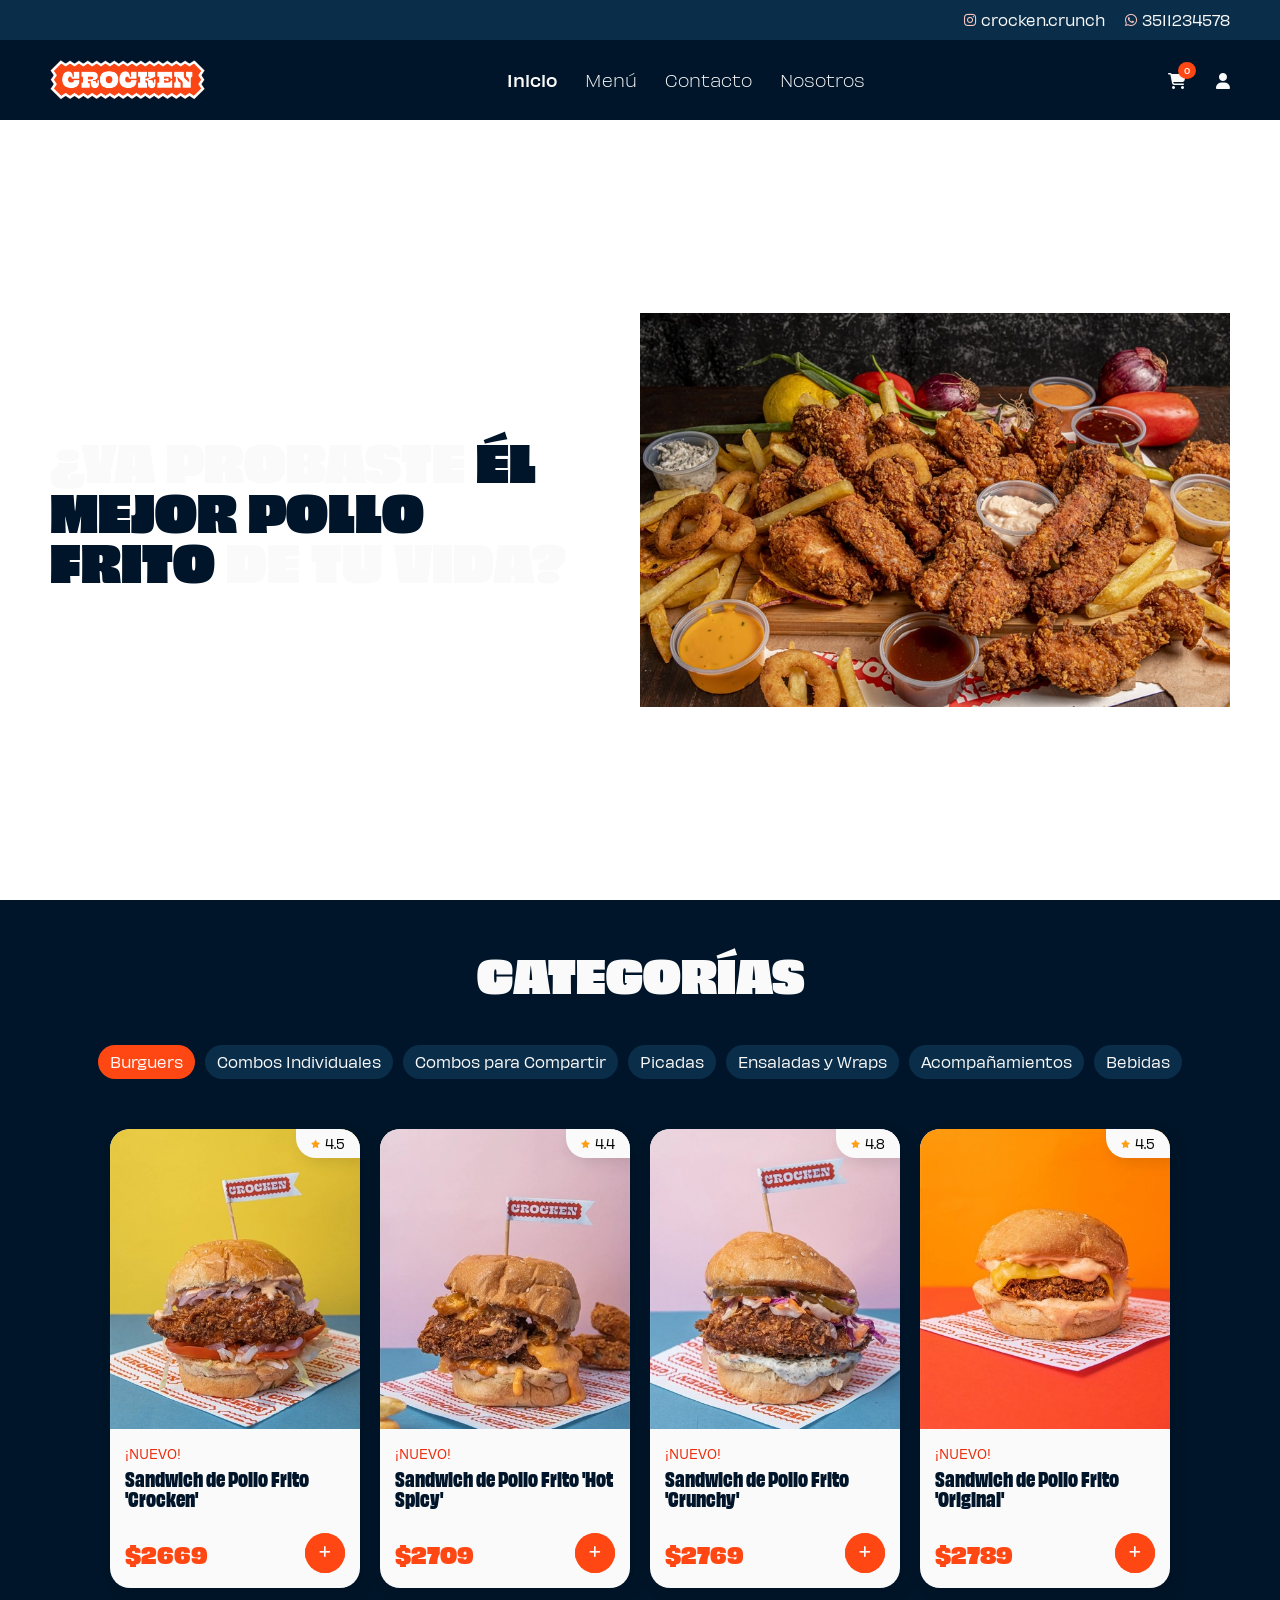
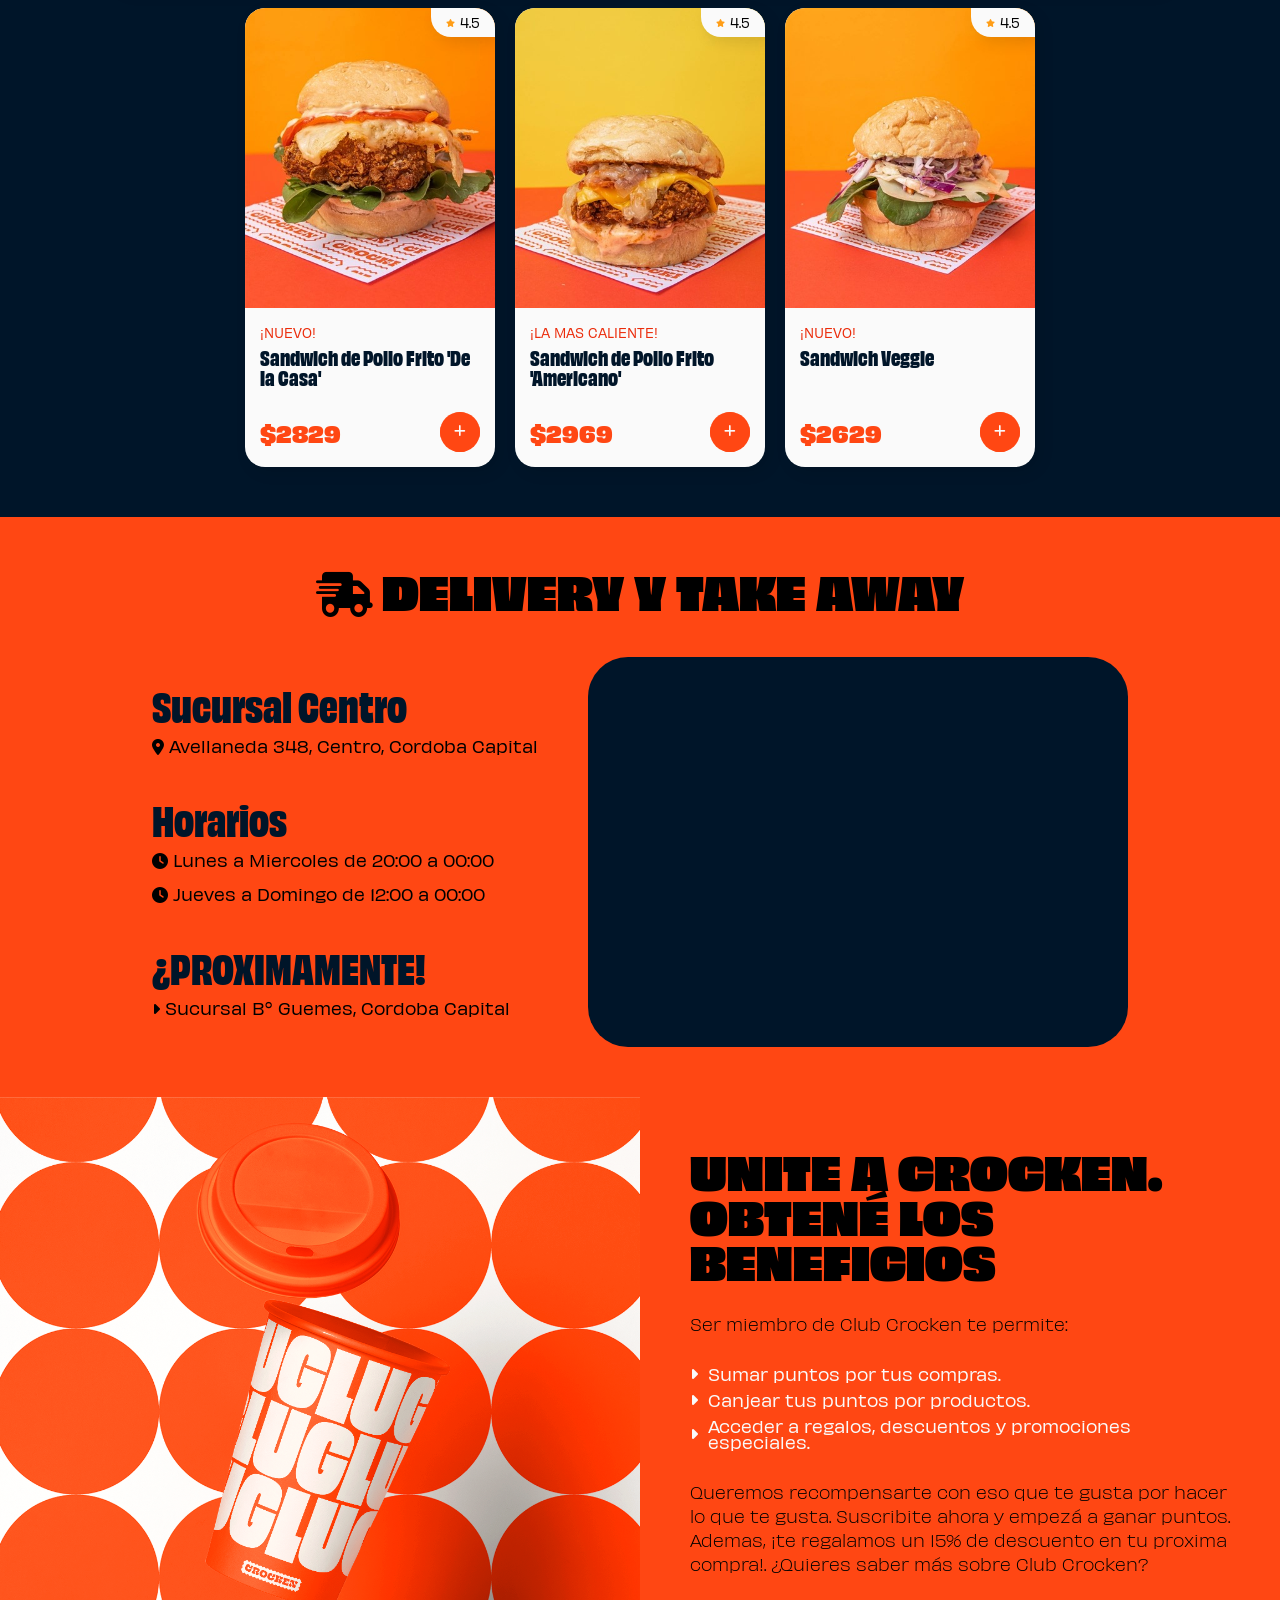
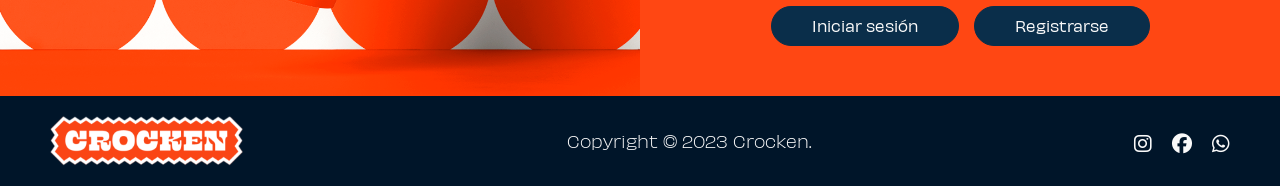
==== commit 6b21ad0c: "changes products" ====
--- a/index.html
+++ b/index.html
@@ -99,91 +99,14 @@
         <i class="fa-solid fa-xmark icon-close-cart"></i>
         </div>
         <div class="cart-container">
-        <div class="cart-item box">
-            <div class="item-img">
-            <img src="./assets/img/products/burguer-americano.jpg" />
-            </div>
-            <div class="item-info">
-            <div class="item-info-text">
-                <h3 class="item-title">Sandwich de Pollo Frito "Crocken"</h3>
-                <span class="item-description">+ Papas Fritas (sin cargo)</span>
-                <span class="item-price">$1509</span>
-            </div>
-            <div class="item-handler">
-                <a class="item-edit"><i class="fa-solid fa-pen-to-square"></i></a>
-                <span class="quantity-handler down">-</span>
-                <span class="item-quantity">1</span>
-                <span class="quantity-handler up">+</span>
-                <a class="item-trash"><i class="fa-solid fa-trash-can"></i></a>
-            </div>
-            </div>
-        </div>
-        <div class="cart-item box">
-            <div class="item-img">
-            <img src="./assets/img/products/crunchy-wrap.jpg" />
-            </div>
-            <div class="item-info">
-            <div class="item-info-text">
-                <h3 class="item-title">Crunchy Wrap</h3>
-                <span class="item-description">+ Chips de Vegetales ($99)</span>
-                <span class="item-price">$1509</span>
-            </div>
-            <div class="item-handler">
-                <a class="item-edit"><i class="fa-solid fa-pen-to-square"></i></a>
-                <span class="quantity-handler down">-</span>
-                <span class="item-quantity">1</span>
-                <span class="quantity-handler up">+</span>
-                <a class="item-trash"><i class="fa-solid fa-trash-can"></i></a>
-            </div>
-            </div>
-        </div>
-        <div class="cart-item box">
-            <div class="item-img">
-            <img src="./assets/img/products/combo-10alitas-crunch.jpg" />
-            </div>
-            <div class="item-info">
-            <div class="item-info-text">
-                <h3 class="item-title">Combo de 10 Alitas Crunch</h3>
-                <span class="item-description">+ Papas con Cheddar ($469)</span>
-                <span class="item-price">$1509</span>
-            </div>
-            <div class="item-handler">
-                <a class="item-edit"><i class="fa-solid fa-pen-to-square"></i></a>
-                <span class="quantity-handler down">-</span>
-                <span class="item-quantity">1</span>
-                <span class="quantity-handler up">+</span>
-                <a class="item-trash"><i class="fa-solid fa-trash-can"></i></a>
-            </div>
-            </div>
-        </div>
-        <div class="cart-item box">
-            <div class="item-img">
-            <img src="./assets/img/products/pops-crocken-p-compartir.jpg" />
-            </div>
-            <div class="item-info">
-            <div class="item-info-text">
-                <h3 class="item-title">Pop's Crocken</h3>
-                <span class="item-description">1x Papas con Cheddar ($469)</span>
-                <span class="item-description">3x Papas Fritas (Sin Cargo)</span>
-                <span class="item-price">$1509</span>
-            </div>
-            <div class="item-handler">
-                <a class="item-edit"><i class="fa-solid fa-pen-to-square"></i></a>
-                <span class="quantity-handler down">-</span>
-                <span class="item-quantity">4</span>
-                <span class="quantity-handler up">+</span>
-                <a class="item-trash"><i class="fa-solid fa-trash-can"></i></a>
-            </div>
-            </div>
-        </div>
         </div>
         <span class="divider"></span>
         <div class="cart-total">
         <div class="total-price">
             <h4>Total:</h4>
-            <span id="total-cart">$4512</span>
-        </div>
-        <a class="btn btn-orange" href="">Comprar</a>
+            <span id="total-cart"></span>
+        </div>
+        <a class="btn btn-orange btn-buy" href="#">Comprar</a>
         </div>
     </div>
     <div class="navbar-responsive">
@@ -228,72 +151,34 @@
         </div>
         </section>
         <section id="products">
-        <h2 class="title-section box">¡Podes elegir y pedir ahora mismo!</h2>
-        <p class="title-description box">El mejor pollo frito que habrás probado en tu vida. Crocante y tierno a la vez, sabroso pero liviano. Nuestra receta secreta es la clave.</p>
-        <div class="splide splide-products box">
-            <div class="splide__track">
-            <ul class="splide__list" id="products-container"></ul>
-            </div>
-        </div>
-        </section>
-        <section id="categories">
-        <h2 class="box">categorias</h2>
-        <p class="title-description box">Elegí el producto que desees de nuestra amplia variedad.</p>
-            <div class="categories">
-                <div class="box categories-category">
-                    <img
-                        src="./assets/img/products/combo-5alitas-crunch.jpg"
-                        alt=""
-                        srcset=""
-                    />
-                    <h4 class="category-title">Combos Individuales</h4>
-                </div>
-                <div class="box categories-category">
-                    <img
-                        src="./assets/img/products/1665694157348.jpg"
-                        alt=""
-                        srcset=""
-                    />
-                    <h4 class="category-title">Combos para Compartir</h4>
-                </div>
-                <div class="box categories-category">
-                    <img
-                        src="./assets/img/products/burguers-pollo-carne.jpg"
-                        alt=""
-                        srcset=""
-                    />
-                    <h4 class="category-title">
-                        Sandwiches de Pollo Frito y Hamburguesas de Carne Vacuna
-                    </h4>
-                </div>
-                <div class="box categories-category">
-                    <img
-                        src="./assets/img/products/combo-crocken-senior-duo.jpg"
-                        alt=""
-                        srcset=""
-                    />
-                    <h4 class="category-title">Picadas Crocken</h4>
-                </div>
-                <div class="box categories-category">
-                    <img src="./assets/img/products/veggie-wrap.jpg" alt="" srcset="" />
-                    <h4 class="category-title">Ensaladas y Wraps</h4>
-                </div>
-                <div class="box categories-category">
-                    <img
-                        src="./assets/img/products/papas-fritas-barbacoa.jpg"
-                        alt=""
-                        srcset=""
-                    />
-                    <h4 class="category-title">Acompañamientos</h4>
-                </div>
-                <div class="box categories-category">
-                    <img src="./assets/img/products/salsas.jpg" alt="" srcset="" />
-                    <h4 class="category-title">Salsas</h4>
-                </div>
-                <div class="box categories-category">
-                    <img src="./assets/img/products/pepsi.jpg" alt="" srcset="" />
-                    <h4 class="category-title">Bebidas</h4>
-                </div>
+            <div class="title-section white">
+                <h2 class="title-section box">categorías</h2>
+            </div>
+            <div class="categories box">
+                <button class="category active" data-category="burguer">
+                    Burguers
+                </button>
+                <button class="category" data-category="combo-1">
+                    Combos Individuales
+                </button>
+                <button class="category" data-category="combo-2">
+                    Combos para Compartir
+                </button>
+                <button class="category" data-category="picadas">
+                    Picadas</span>
+                </button>
+                <button class="category" data-category="wraps">
+                    Ensaladas y Wraps
+                </button>
+                <button class="category" data-category="acompañamientos">
+                    Acompañamientos
+                </button>
+                <button class="category" data-category="bebidas">
+                    Bebidas
+                </button>
+            </div>
+            <div class="products-container box">
+                
             </div>
         </section>
         <section id="delivery">
@@ -356,28 +241,29 @@
                 </div>
             </div>
         </section>
-        <footer class="footer">
-            <img src="./assets/img/logo-crocken.png" alt="" srcset="">
-            <div class="copyright">
-                <span>Copyright © 2023 Crocken.</span> 
-            </div>
-            <div class="footer-icons">
-                <a href="https://www.instagram.com/crocken.crunch" target="_blank"
-            class="link">
-                <i class="fa-brands fa-instagram"></i>
-            </a>
+        
+    </main>
+    <footer class="footer">
+        <img src="./assets/img/logo-crocken.png" alt="" srcset="">
+        <div class="copyright">
+            <span>Copyright © 2023 Crocken.</span> 
+        </div>
+        <div class="footer-icons">
             <a href="https://www.instagram.com/crocken.crunch" target="_blank"
-            class="link">
-                <i class="fa-brands fa-facebook"></i>
-            </a>
-            <a href="https://www.instagram.com/crocken.crunch" target="_blank"
-            class="link">
-                <i class="fa-brands fa-whatsapp"></i>
-            </a>
-            </div>
-        </footer>
-    </main>
-
+        class="link">
+            <i class="fa-brands fa-instagram"></i>
+        </a>
+        <a href="https://www.instagram.com/crocken.crunch" target="_blank"
+        class="link">
+            <i class="fa-brands fa-facebook"></i>
+        </a>
+        <a href="https://www.instagram.com/crocken.crunch" target="_blank"
+        class="link">
+            <i class="fa-brands fa-whatsapp"></i>
+        </a>
+        </div>
+    </footer>
+    <div class="add-modal"></div>
     <!-- SPLIDE JS -->
     <script src="
     https://cdn.jsdelivr.net/npm/@splidejs/splide@4.1.4/dist/js/splide.min.js
--- a/assets/css/style.css
+++ b/assets/css/style.css
@@ -5,9 +5,10 @@
     --blue: #0a2e4a;
     --blue-dark: #001529;
     --yellow: #ff9e18;
+    --green: #00cf45;
+    --yellow-2: #ff461300;
     --orange: #ff4713;
-    --box-shadow-total: 0px -20px 100px 100px var(--orange);
-    --box-shadow: 0px 0px 20px -1px rgba(0,0,0,0.5);
+    --box-shadow: 0px 0px 20px -1px rgba(0, 0, 0, 0);
     --text-shadow: 2px 2px 3px rgba(0,0,0,0.5);
 }
 
@@ -99,7 +100,21 @@
     color: var(--blue-dark);
 }
 
+.orange {
+    color: var(--orange);
+}
+
+.white {
+    color: var(--white);
+}
+
 /*  Titulos */
+.title-section {
+    display: flex;
+    flex-direction: column;
+    gap: 20px;
+}
+
 h1 {
     font-weight: 800;
     font-size: 50px;
@@ -109,10 +124,9 @@
 
 h2 {
     font-weight: 800;
-    font-size: 40px;
-    line-height: 40px;
-    font-family: 'Obviously';
-    color: var(--white);
+    font-size: 45px;
+    line-height: 45px;
+    font-family: 'Obviously';
     text-transform: uppercase;
     text-align: center;
 }
@@ -143,10 +157,33 @@
 .btn {
     text-align: center;
     border-radius: 50px;
-    padding: 8px 20px;
+    padding: 8px 40px;
     color: var(--white);
     font-weight: 300;
     font-size: 14px;
+    cursor: pointer;
+}
+
+.btn-container {
+    border: none;
+    background-color: var(--white);
+    display: flex;
+    align-items: center;
+    justify-content: center;
+    text-align: center;
+    border-radius: 50%;
+    height: 40px;
+    width: 40px;
+    overflow: hidden;
+}
+
+i.btn-circle {
+    display: flex;
+    align-items: center;
+    justify-content: center;
+    width: 100%;
+    height: 100%;
+    color: var(--white);
     cursor: pointer;
 }
 
@@ -163,8 +200,7 @@
 
 p {
     font-weight: 200;
-    font-size: 14px;
-    color: var(--white);
+    font-size: 16px;
     text-align: center;
 }
 
@@ -342,10 +378,14 @@
 .cart-container {
     display: flex;
     flex-direction: column;
-    height: calc(100vh - 250px);
+    height: calc(100vh - 160px);
     gap: 20px;
     padding: 30px 20px;
     overflow-y: scroll;
+}
+
+.none-products {
+    color: var(--white);
 }
 
 .cart-container :last-child {
@@ -404,6 +444,7 @@
 
 .item-trash, .item-edit {
     color: var(--red);
+    cursor: pointer;
 }
 
 .item-price {
@@ -433,6 +474,7 @@
     border: 1px solid var(--blue-dark);
     color: var(--blue-dark);
     font-weight: 200;
+    cursor: pointer;
 }
 
 #cart .divider {
@@ -447,20 +489,21 @@
     position: fixed;
     bottom: 0;
     width: 100%;
-    display: flex;
+    height: 80px;
+    display: flex;
+    padding: 0 30px;
+    align-items: center;
     justify-content: space-between;
-    align-items: start;
-    padding: 20px 20px 0 20px;
-    height: 170px;
     color: var(--white);
     background-color: var(--blue-dark);
+    z-index: 99;
 }
 
 .total-price {
     display: flex;
     align-items: center;
-    gap: 20px;    color: var(--white);
-
+    gap: 20px;    
+    color: var(--white);
 }
 
 .cart-total h4 {
@@ -471,16 +514,10 @@
     font-weight: 600;
 }
 
-#cart .btn-buy {
-    border-radius: 100px;
-    border: none;
-    padding: 5px 10px;
-    font-weight: 400;
-    font-size: 14px;
-    text-align: center;
-    background-color: var(--orange);
-    color: var(--white);
-}
+.btn-buy {
+    height: 50%;
+}
+
 body {
     overflow-x: hidden;
 }
@@ -573,100 +610,147 @@
 
 /* Seccion Productos */
 #products {
+    display: flex;
+    flex-direction: column;
+    width: 100%;
+    align-items: center;
+    justify-content: center;
+    gap: 50px;
     background-color: var(--blue-dark);
-    display: flex;
-    flex-direction: column;
-    width: 100%;
-    align-items: center;
-    justify-content: center;
-    gap: 40px;
-}
-
-.splide-products {
-    width: 100%;
-    height: 100%;
-    max-width: 1400px;
-    display: flex;
-    justify-content: center;
-    padding: 0 60px;
-}
-
-.splide-products .splide__arrow {
-    background-color: transparent;    
-}
-
-.splide-products .splide__arrow svg {
-    fill: var(--white);
-    width: 50px;
-    height: 50px;
-}
-
+
+}
+
+.products-container {
+    display: flex;
+    justify-content: center;
+    gap: 20px;
+    flex-wrap: wrap;
+    max-width: 1200px;
+}
+
+.categories {
+    display: flex;
+    gap: 10px;
+    width: 100%;
+    flex-wrap: wrap;
+    justify-content: center;
+    align-items: stretch;
+}
+
+.category {
+    color: var(--white);
+    align-items: center;
+    font-size: 14px;
+    font-weight: 300;
+    background-color: var(--blue);
+    border: none;
+    border-radius: 20px;
+    padding: 6px 12px;
+    transition: all .3s ease-in-out;
+}
+
+.category.active {
+    background-color: var(--orange);
+}
+
+.category img {
+    color: var(--orange);
+    height: 30px;
+}
+
+
+/* Cards Products */
 .product {
-    width: 100%;
-    height: 100%;
-    min-width: 250px;
-    display: flex;
-    flex-direction: column;
-    justify-content: start; 
+    width: 250px;
+    display: flex;
+    flex-direction: column;
     background-color: var(--white);
-    color: var(--blue-dark);
     border-radius: 20px;
-    box-shadow: 5px 5px 15px rgba(0, 0 , 0, 0.5);
+    box-shadow: 5px 5px 15px rgba(0, 0 , 0, 0.1);
     cursor: pointer;
     overflow: hidden;
+    position: relative;
+}
+
+.product-modal {
+    position: absolute;
+    font-size: 10px;    
+    bottom: 0;
+    background-color: var(--green);
+    color: var(--white);
+    width: 100%;
+    transition: all .5s ease-out;
+    display: none;
+    height: 60px;
+    padding: 0 15px;
+    justify-content: center;
+    align-items: center;
+    animation: slideUp .6s ease-in-out;
+    display: none;
+    z-index: 99;
+}
+
+.active-modal {
+    display: flex;
 }
 
 .product-img {
     width: 100%;
-    border-radius: 20px;
-    display: flex;
-    align-items: center;
+    height: 300px;
     position: relative;
 }
 
 .product-img img{
     object-fit: cover;
-    border-radius: 20px;
-    width: 100%;
-    height: 100%;
-    padding: 10px;
-}
-
-.product-img p {
+    width: 100%;
+    height: 300px;
+}
+
+.product-stars {
     position: absolute;
-    width: 100%;
-    height: 50%;
-    display: flex;
-    border-radius: 20px;
-    align-items: center;
-    justify-content: center;
-    padding: 30px;
-    overflow-wrap: break-word;
-    bottom: 10px;
+    right: 0;
+    top: 0;
+    padding: 5px 15px;
+    border-radius: 0 0 0 20px;
+    background-color: var(--white);
+    display: flex;
+    align-items: center;
+    gap: 5px;
+    box-shadow: 5px 5px 15px rgba(0, 0 , 0, 0.1);
+}
+
+.star {
+    font-size: 8px;
+    color: var(--yellow);
+}
+
+.stars-number {
+    font-size: 12px;
+    font-weight: 300;
+}
+
+.product-ingredients {
+    position: absolute;
+    font-size: 12px;
     top: 0;
     background-color: var(--orange);
     color: var(--white);
+    height: 100%;
+    width: 100%;
+    padding: 20px;
     display: none;
-    text-align: start;
-    font-weight: 300;
-}
-
-.product-img::before  {
-    position: absolute;
-    content: '';
-    background-color: #001529;
-    top: 0;
-    left: 0;
-}
+}
+
+
 
 .product-info {
     display: flex;
     flex-direction: column;
     justify-content: space-between;
-    padding: 5px 15px 15px 15px;
+    padding: 15px;
     width: 100%;
     height: 100%;
-    gap: 10px;
+    gap: 15px;
 }
 
 .product-title {
@@ -675,7 +759,6 @@
     gap: 5px;
     width: 100%;
     overflow-wrap: break-word;
-
 }
 
 .product-title .new {
@@ -691,17 +774,16 @@
     color: var(--blue-dark);
 }
 
+.product-title p{
+    display: none;
+}
+
 .product-description{
     display: flex;
     justify-content: space-between;
     align-items: center;
     padding-top: 10px;
     width: 100%;
-}
-
-.product-price, 
-.product-add {
-    width: 50%;
 }
 
 .product-price {
@@ -710,74 +792,7 @@
     font-size: 22px;
 }
 
-.product-add {
-    display: flex;
-    align-items: center;
-    justify-content: center;
-    gap: 10px;
-    text-transform: capitalize
-}
-
-.product-view:hover {
-    color: var(--white);
-    background-color: var(--orange);
-}
-
-/* Categories */
-#categories {
-    background-color: var(--blue-dark);
-    flex-direction: column;
-    width: 100%;
-    gap: 40px;
-}
-
-.categories-title {
-    color: var(--white);
-    text-shadow: 5px 5px 15px rgba(0, 0 , 0, 0.5);
-}
-
-.categories {
-    display: flex;
-    flex-wrap: wrap;
-    width: 100%;
-    max-width: 1200px;
-    justify-content: center;
-    gap: 15px;
-    background-color: var(--blue-dark)
-}
-
-.categories-category {
-    position: relative;
-    display: flex;
-    height: 110px;
-    width: 370px;
-    justify-content: center;
-    align-items: center;
-    border-radius: 10px;
-    box-shadow: 5px 5px 15px rgba(0, 0 , 0, 0.5);
-    cursor: pointer;
-    text-align: center;
-    background-color: #000;
-}
-
-.categories-category img {
-    object-fit: cover;
-    height: 100%;
-    width: 100%;
-    border-radius: 10px;
-    opacity: .6;
-}
-
-.category-title {
-    font-family: 'Obviously-Narrow';
-    position: absolute;
-    font-size: 22px;
-    padding: 0 20px;
-    line-height: 22px;
-    font-weight: 700;
-    color: var(--white);
-    text-shadow: 5px 5px 15px rgba(0, 0 , 0, 0.8);
-}
+
 
 /* Ubication */
 #delivery {
@@ -920,4 +935,7 @@
     display: flex;
     gap: 20px;
     font-size: 20px;
-}+}
+
+
+
--- a/assets/css/mediaqueries.css
+++ b/assets/css/mediaqueries.css
@@ -200,12 +200,6 @@
         width: 90%;
     }
 
-    /* Products */
-    .products-categories {
-        flex-wrap: wrap;
-        gap: 10px;
-    }
-
     .menu-products-title h2 {
         text-align: center;
         padding: 0 5px;
@@ -216,25 +210,43 @@
         text-align: center;
     }
 
-    .splide-products {
-        padding: 0 45px;
-    }
-
-    .splide-products .splide__arrow--prev {
-        left: -2px;  
-    }
-
-    .splide-products .splide__arrow--next {
-        right: -2px;  
-    }
-
-    .product-img{
-        height: 300px;
-    }
-
-    .product-img p {
-        height: 70%;
-    }
-
-    
+    .product {
+        flex-direction: row;
+        width: 100%;
+    }
+
+    .product-img,
+    .product-img img{
+        height: 230px;
+    }
+
+    
+
+    .product-stars {
+        right: auto;
+        border-radius: 0 0 20px 0;
+    }
+
+    .product-title p{
+        display: block;
+        font-size: 10px;
+        font-weight: 300;
+        text-align: start;
+        padding-top: 5px;
+    }
+
+
+    .product-description {
+        align-items: start;
+        gap: 10px;
+    }
+
+    .product-add {
+        width: 100%;
+        font-size: 14px;
+
+    }
+
+    
+
 }   
--- a/assets/css/animaciones.css
+++ b/assets/css/animaciones.css
@@ -135,7 +135,8 @@
 
 
 /* Buttons */
-.btn:hover {
+.btn:hover,
+.btn-circle:hover {
   transition: all .3s ease-in-out;
 }
 
@@ -206,17 +207,6 @@
   transform: scaleX(1);
 }
 
-#cart .btn-buy:hover {
-  border-radius: 100px;
-  border: none;
-  padding: 5px 10px;
-  font-weight: 400;
-  font-size: 14px;
-  text-align: center;
-  background-color: var(--blue);
-  color: var(--white);
-  transition: all .2s ease-in-out;
-}
 
 /* Hero */
 #hero {
@@ -231,21 +221,24 @@
   animation: slideLeft 1s;
 }
 
-.product-img:hover{
-  transform: scale(1);
-}
-
-.product-img:hover > p{
-  display: block;
-  animation: fade .3s, slideDown .5s;
-}
-
-.categories-category {
-  overflow: hidden;
-}
-
-.categories-category:hover > img {
-  transform: scale(1.2);
-  transition: all .5s ease-in-out;
-}
-
+/* Products */
+
+.category:hover {
+  cursor: pointer;
+  background-color: var(--orange);
+}
+
+.product-img:hover .product-ingredients {
+  display: flex;
+  animation: slideDown .5s ease-in;
+}
+
+
+.disabled,
+.disabled:hover {
+  background-color: var(--white);
+  color: var(--yellow);
+  cursor: not-allowed;
+  border: none;
+}
+
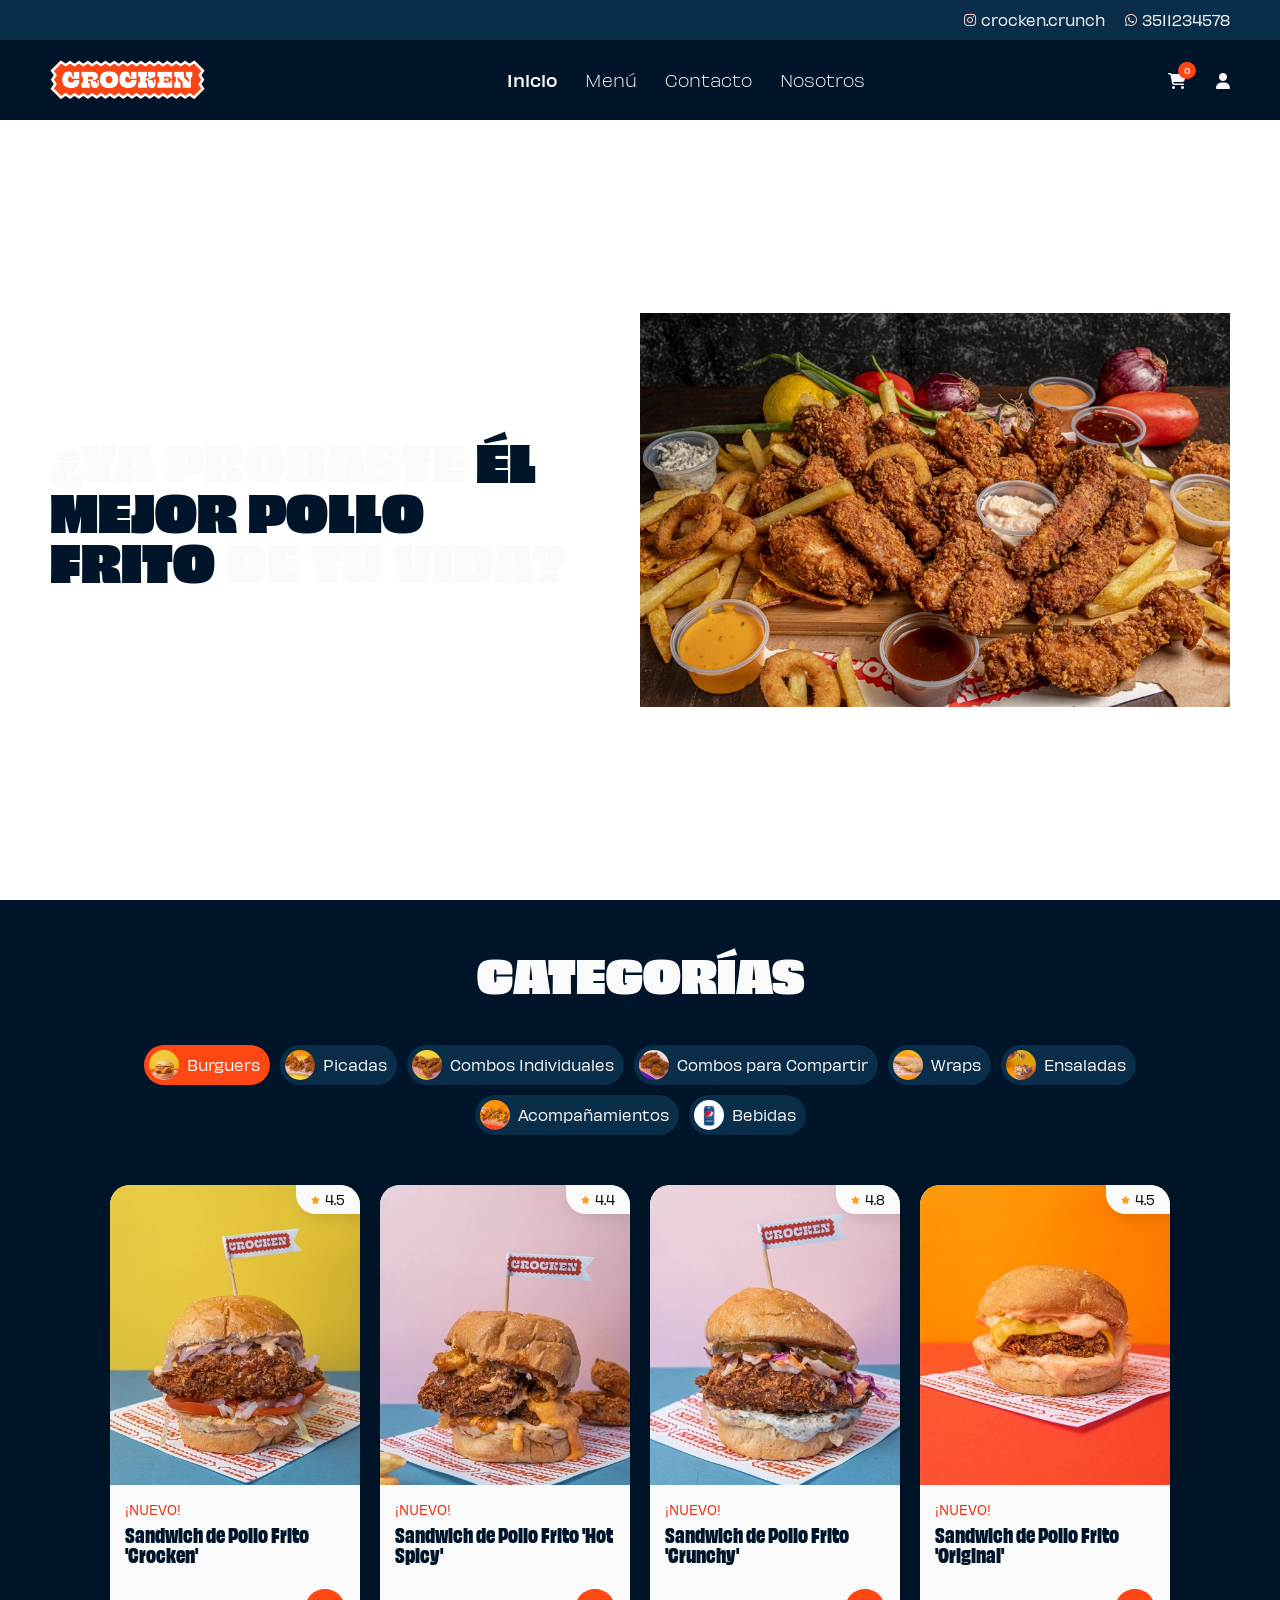
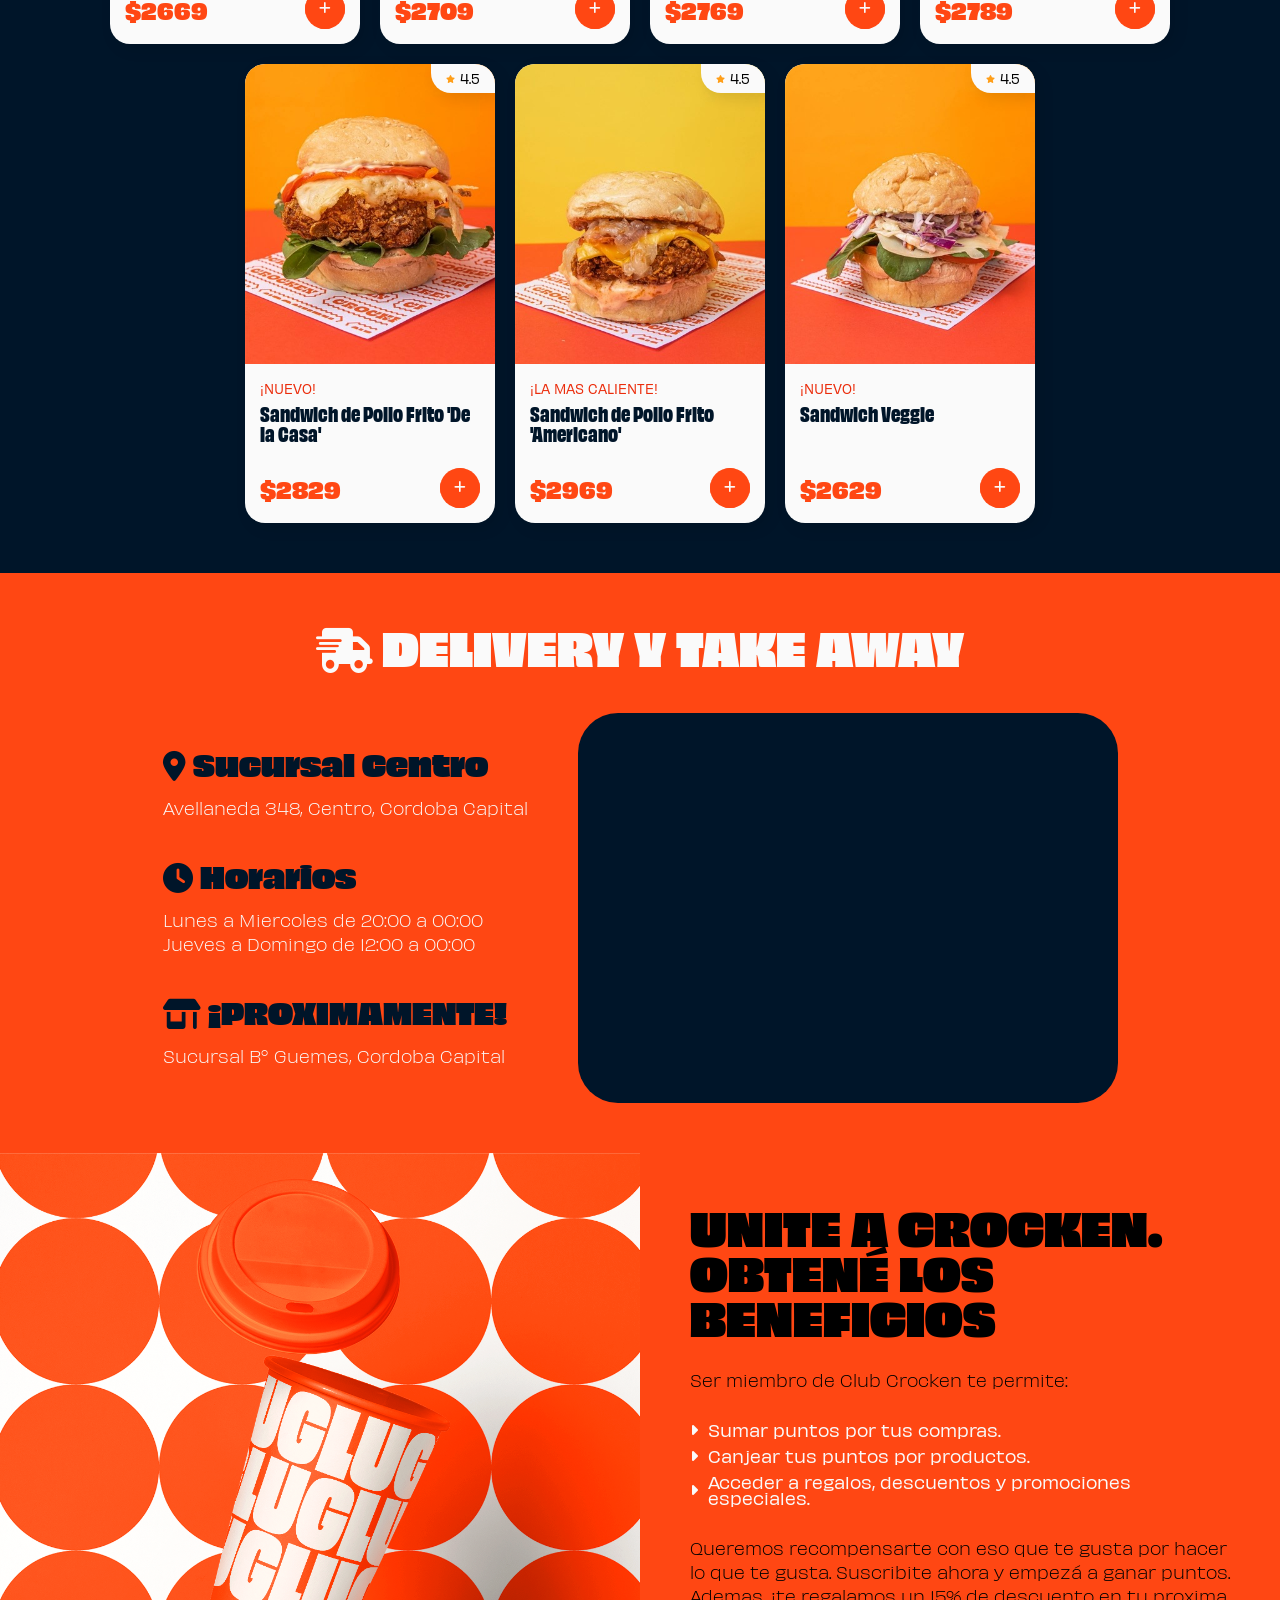
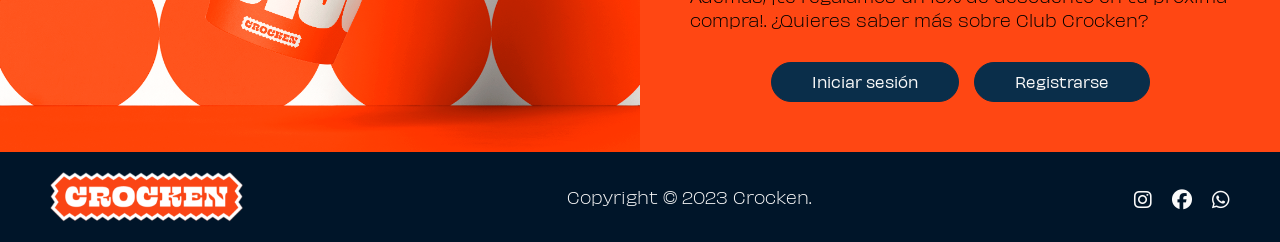
==== commit bab0f34f: "changes js" ====
--- a/index.html
+++ b/index.html
@@ -1,274 +1,303 @@
 <!DOCTYPE html>
 <html lang="es">
-  <head>
-    <meta charset="UTF-8" />
-    <meta http-equiv="X-UA-Compatible" content="IE=edge" />
-    <meta name="viewport" content="width=device-width, initial-scale=1.0" />
-    <!-- CSS -->
-    <link rel="stylesheet" href="./assets/css/style.css" />
-    <link rel="stylesheet" href="./assets/css/mediaqueries.css" />
-    <link rel="stylesheet" href="./assets/css/animaciones.css" />
-    <!-- ANIMATIONS -->
-    <link
-      rel="stylesheet"
-      href="https://cdnjs.cloudflare.com/ajax/libs/animate.css/4.1.1/animate.min.css"
-    />
-    <!-- FONT AWESOME -->
-    <link
-      rel="stylesheet"
-      href="https://cdnjs.cloudflare.com/ajax/libs/font-awesome/6.2.1/css/all.min.css"
-      integrity="sha512-MV7K8+y+gLIBoVD59lQIYicR65iaqukzvf/nwasF0nqhPay5w/9lJmVM2hMDcnK1OnMGCdVK+iQrJ7lzPJQd1w=="
-      crossorigin="anonymous"
-      referrerpolicy="no-referrer"
-    />
-    <!-- FAVICON -->
-    <link
-      rel="shortcut icon"
-      href="./assets/img/icono-crocken.png"
-      type="image/x-icon"
-    />
-    <link
-      rel="stylesheet"
-      href="https://cdnjs.cloudflare.com/ajax/libs/animate.css/4.1.1/animate.min.css"
-    />
-    <!-- SLIDE SPLIDE JS -->
-    <link
-      href="https://cdn.jsdelivr.net/npm/@splidejs/splide@4.1.4/dist/css/splide.min.css"
-      rel="stylesheet"
-    />
-    <title>Crocken</title>
-  </head>
-  <body>
-    <div class="header-top">
-        <a
-            href="https://www.instagram.com/crocken.crunch"
-            target="_blank"
-            class="ig-container icons"
-        >
-            <i class="fa-brands fa-instagram icon"></i>
-            <span>crocken.crunch</span>
-        </a>
-        <a
-            href="https://www.instagram.com/crocken.crunch"
-            target="_blank"
-            class="phone-container icons"
-        >
-            <i class="fa-brands fa-whatsapp icon"></i>
-            <span>3511234578</span>
-        </a>
+    <head>
+        <meta charset="UTF-8" />
+        <meta http-equiv="X-UA-Compatible" content="IE=edge" />
+        <meta name="viewport" content="width=device-width, initial-scale=1.0" />
+        <!-- CSS -->
+        <link rel="stylesheet" href="./assets/css/style.css" />
+        <link rel="stylesheet" href="./assets/css/mediaqueries.css" />
+        <link rel="stylesheet" href="./assets/css/animaciones.css" />
+        <!-- ANIMATIONS -->
+        <link
+            rel="stylesheet"
+            href="https://cdnjs.cloudflare.com/ajax/libs/animate.css/4.1.1/animate.min.css"
+        />
+        <!-- FONT AWESOME -->
+        <link
+            rel="stylesheet"
+            href="https://cdnjs.cloudflare.com/ajax/libs/font-awesome/6.2.1/css/all.min.css"
+            integrity="sha512-MV7K8+y+gLIBoVD59lQIYicR65iaqukzvf/nwasF0nqhPay5w/9lJmVM2hMDcnK1OnMGCdVK+iQrJ7lzPJQd1w=="
+            crossorigin="anonymous"
+            referrerpolicy="no-referrer"
+        />
+        <!-- FAVICON -->
+        <link
+            rel="shortcut icon"
+            href="./assets/img/icono-crocken.png"
+            type="image/x-icon"
+        />
+        <link
+            rel="stylesheet"
+            href="https://cdnjs.cloudflare.com/ajax/libs/animate.css/4.1.1/animate.min.css"
+        />
+        <!-- SLIDE SPLIDE JS -->
+        <link
+            href="https://cdn.jsdelivr.net/npm/@splidejs/splide@4.1.4/dist/css/splide.min.css"
+            rel="stylesheet"
+        />
+        <title>Crocken</title>
+    </head>
+    <body>
+        <div class="header-top">
+            <a
+                href="https://www.instagram.com/crocken.crunch"
+                target="_blank"
+                class="ig-container icons"
+            >
+                <i class="fa-brands fa-instagram icon"></i>
+                <span>crocken.crunch</span>
+            </a>
+            <a
+                href="https://www.instagram.com/crocken.crunch"
+                target="_blank"
+                class="phone-container icons"
+            >
+                <i class="fa-brands fa-whatsapp icon"></i>
+                <span>3511234578</span>
+            </a>
+            </div>
+            <header>
+            <nav class="navbar">
+                <div class="navbar-menu">
+                    <i class="fa-sharp fa-solid fa-bars icon-menu"></i>
+                    <a href="" class="logo-crocken"><img
+                        src="./assets/img/logo-crocken.png"
+                        alt="Logo de Crocken"
+                        
+                    /></a>
+                </div>
+                <ul class="navbar-list">
+                <li class="item"><a href="" class="link active">Inicio</a></li>
+                <li class="item"><a href="" class="link">Menú</a></li>
+                <li class="item"><a href="" class="link">Contacto</a></li>
+                <li class="item"><a href="" class="link">Nosotros</a></li>
+                </ul>
+                <div class="navbar-icons">
+                <div class="cart-icon">
+                    <i class="fa-solid fa-cart-shopping navbar-icon"></i>
+                    <span class="cart-count">0</span>
+                </div>
+                <a href="login.html" class="icon-user">
+                    <i class="fa-solid fa-user user-icon navbar-icon"></i>
+                </a>
+                </div>
+            </nav>
+        </header>
+        <div class="overlay"></div>
+
+        <div id="cart" class="cart">
+            <div class="cart-title-container">
+            <div class="cart-title">
+                <img
+                src="./assets/img/icono-crocken.png"
+                alt=""
+                class="cart-crocken"
+                />
+                <h3>Tu pedido</h3>
+            </div>
+            <i class="fa-solid fa-xmark icon-close-cart"></i>
+            </div>
+            <div class="cart-container">
+            </div>
+            <span class="divider"></span>
+            <div class="cart-total">
+            <div class="total-price">
+                <h4>Total:</h4>
+                <span id="total-cart"></span>
+            </div>
+            <a class="btn btn-orange btn-buy" href="#">Comprar</a>
+            </div>
         </div>
-        <header>
-        <nav class="navbar">
-            <div class="navbar-menu">
-            <i class="fa-sharp fa-solid fa-bars icon-menu"></i>
-            <img
-                src="./assets/img/logo-crocken.png"
-                alt="Logo de Crocken"
-                class="logo-crocken"
-            />
-            </div>
-            <ul class="navbar-list">
+        <div class="navbar-responsive">
+            <div class="head">
+            <img src="./assets/img/icono-crocken.png" alt="" srcset="" />
+            <i class="fa-solid fa-xmark icon-close-menu"></i>
+            </div>
+            <ul class="nav-list">
             <li class="item"><a href="" class="link active">Inicio</a></li>
             <li class="item"><a href="" class="link">Menú</a></li>
             <li class="item"><a href="" class="link">Contacto</a></li>
             <li class="item"><a href="" class="link">Nosotros</a></li>
+            <li class="item">
+                <a href="https://www.instagram.com/crocken.crunch" target="_blank"
+                class="link">
+                    <i class="fa-brands fa-instagram"></i>
+                    Instagram
+                </a>
+            </li>
+            <li class="item">
+                <a href="https://www.instagram.com/crocken.crunch" target="_blank"
+                class="link">
+                    <i class="fa-brands fa-facebook"></i>
+                    Facebook
+                </a>
+            </li>
             </ul>
-            <div class="navbar-icons">
-            <div class="cart-icon">
-                <i class="fa-solid fa-cart-shopping navbar-icon"></i>
-                <span class="cart-count">0</span>
-            </div>
-            <a href="login.html" class="icon-user">
-                <i class="fa-solid fa-user user-icon navbar-icon"></i>
-            </a>
-            </div>
-        </nav>
-    </header>
-    <div class="overlay"></div>
-
-    <div id="cart" class="cart">
-        <div class="cart-title-container">
-        <div class="cart-title">
-            <img
-            src="./assets/img/icono-crocken.png"
-            alt=""
-            class="cart-crocken"
-            />
-            <h3>Tu pedido</h3>
         </div>
-        <i class="fa-solid fa-xmark icon-close-cart"></i>
-        </div>
-        <div class="cart-container">
-        </div>
-        <span class="divider"></span>
-        <div class="cart-total">
-        <div class="total-price">
-            <h4>Total:</h4>
-            <span id="total-cart"></span>
-        </div>
-        <a class="btn btn-orange btn-buy" href="#">Comprar</a>
-        </div>
-    </div>
-    <div class="navbar-responsive">
-        <div class="head">
-        <img src="./assets/img/icono-crocken.png" alt="" srcset="" />
-        <i class="fa-solid fa-xmark icon-close-menu"></i>
-        </div>
-        <ul class="nav-list">
-        <li class="item"><a href="" class="link active">Inicio</a></li>
-        <li class="item"><a href="" class="link">Menú</a></li>
-        <li class="item"><a href="" class="link">Contacto</a></li>
-        <li class="item"><a href="" class="link">Nosotros</a></li>
-        <li class="item">
-            <a href="https://www.instagram.com/crocken.crunch" target="_blank"
+        <main>
+            <section id="hero">
+                <div class="hero box">
+                    <div class="hero-info">
+                        <h1 class="hero-title">
+                            ¿YA PROBASTE <span>ÉL MEJOR POLLO FRITO </span>DE TU VIDA?
+                        </h1>
+                    </div>
+                        <img
+                        class="hero-img"
+                        src="./assets/img/products/picada-para-25.jpg"
+                        alt=""
+                        />
+                </div>
+            </section>
+            <section id="products">
+                <div class="title-section white">
+                    <h2 class="title-section box">categorías</h2>
+                </div>
+                <div class="categories box">
+                    <button class="category active" data-category="burguer">
+                        <div class="category-img">
+                            <img src="./assets/img/products/burguer-americano - copia.jpg" alt="" srcset="">
+                        </div>
+                        Burguers
+                    </button>
+                    <button class="category" data-category="picadas">
+                        <div class="category-img">
+                            <img src="./assets/img/products/picada-crocken.jpg" alt="" srcset="">
+                        </div>
+                        Picadas</span>
+                    </button>
+                    <button class="category" data-category="combo-1">
+                        <div class="category-img">
+                            <img src="./assets/img/products/combo-crocken-duo.jpg" alt="" srcset="">
+                        </div>
+                        Combos Individuales
+                    </button>
+                    <button class="category" data-category="combo-2">
+                        <div class="category-img">
+                            <img src="./assets/img/products/combo-10alitas-crunch.jpg" alt="" srcset="">
+                        </div>
+                        Combos para Compartir
+                    </button>
+                    
+                    <button class="category" data-category="wraps">
+                        <div class="category-img">
+                            <img src="./assets/img/products/crocken-wrap.jpg" alt="" srcset="">
+                        </div>
+                        Wraps
+                    </button>
+                    <button class="category" data-category="ensaladas">
+                        <div class="category-img">
+                            <img src="./assets/img/products/ensalada-coleslaw.jpg" alt="" srcset="">
+                        </div>
+                        Ensaladas
+                    </button>
+                    <button class="category" data-category="acompañamientos">
+                        <div class="category-img">
+                            <img src="./assets/img/products/papas-fritas-cheddar.jpg" alt="" srcset="">
+                        </div>
+                        Acompañamientos
+                    </button>
+                    <button class="category" data-category="bebidas">
+                        <div class="category-img">
+                            <img src="./assets/img/products/pepsi.jpg" alt="" srcset="">
+                        </div>
+                        Bebidas
+                    </button>
+                </div>
+                <div class="products-container box">
+                    
+                </div>
+            </section>
+            <section id="delivery">
+                <div class="delivery">
+                    <h2 class="white">
+                        <i class="fa-solid fa-truck-fast"></i>
+                        delivery y take away
+                    </h2>
+                    <div class="ubication white">
+                        <div class="hours">
+                            <div class="item box">
+                                <h4 class="blue-dark">
+                                    <i class="fa-solid fa-location-dot"></i>
+                                    Sucursal Centro
+                                </h4>
+                                <div>
+                                    <p>Avellaneda 348, Centro, Cordoba Capital</p>
+                                </div>
+                            </div>
+                            <div class="item box">
+                                <h4 class="blue-dark">
+                                    <i class="fa-solid fa-clock"></i> 
+                                    Horarios
+                                </h4>
+                                <div>
+                                    <p>Lunes a Miercoles de 20:00 a 00:00</p>
+                                    <p>Jueves a Domingo de 12:00 a 00:00</p>
+                                </div>
+                            </div>
+                            <div class="item box">
+                                <h4 class="blue-dark">
+                                    <i class="fa-solid fa-shop"></i>
+                                    ¡PROXIMAMENTE!
+                                </h4>
+                                <div>
+                                    <p>Sucursal B° Guemes, Cordoba Capital</p>
+                                </div>
+                            </div>
+                        </div>
+                        <div class="map">
+                            <iframe class="box" src="https://www.google.com/maps/embed?pb=!1m14!1m8!1m3!1d3405.2094827406377!2d-64.194539!3d-31.408354!3m2!1i1024!2i768!4f13.1!3m3!1m2!1s0x94329949b8bfebbb%3A0x629d8e351bd8642!2sCrocken%20Pollo%20Frito!5e0!3m2!1ses-419!2sar!4v1685993076281!5m2!1ses-419!2sar" width="500" height="350" style="border:0;" allowfullscreen="" loading="lazy" referrerpolicy="no-referrer-when-downgrade"></iframe>
+                        </div>
+                    </div>
+                </div>
+            </section>
+            <section id="benefits">
+                <div class="benefits">
+                    <div class="benefits-img">
+                        <img class="benefits-img" src="./assets/img/banners/VasoDescartable2.png" alt="" srcset="">
+                    </div>
+                    <div class="benefits-info">
+                        <h2>Unite a crocken. obtené los beneficios</h2>
+                        <p class="benefits-p" >Ser miembro de Club Crocken te permite:</p>
+                        <ul class="benefits-list">
+                            <li><i class="fa-solid fa-caret-right"></i>Sumar puntos por tus compras.
+                            </li>
+                            <li><i class="fa-solid fa-caret-right"></i>Canjear tus puntos por productos.
+                            </li>
+                            <li><i class="fa-solid fa-caret-right"></i>Acceder a regalos, descuentos y promociones especiales.
+                            </li>
+                        </ul>
+                        <p>Queremos recompensarte con eso que te gusta por hacer lo que te gusta. Suscribite ahora y empezá a ganar puntos. Ademas, ¡te regalamos un 15% de descuento en tu proxima compra!. ¿Quieres saber más sobre Club Crocken?</p>
+                        <div class="benefits-buttons">
+                            <a href="" class="btn btn-blue">Iniciar sesión</a>
+                            <a href="" class="btn btn-blue">Registrarse</a>
+                        </div>
+                    </div>
+                </div>
+            </section>
+        </main>
+        <footer class="footer">
+            <img src="./assets/img/logo-crocken.png" alt="" srcset="">
+            <div class="copyright">
+                <span>Copyright © 2023 Crocken.</span> 
+            </div>
+            <div class="footer-icons">
+                <a href="https://www.instagram.com/crocken.crunch" target="_blank"
             class="link">
                 <i class="fa-brands fa-instagram"></i>
-                Instagram
-            </a>
-        </li>
-        <li class="item">
+            </a>
             <a href="https://www.instagram.com/crocken.crunch" target="_blank"
             class="link">
                 <i class="fa-brands fa-facebook"></i>
-                Facebook
-            </a>
-        </li>
-        </ul>
-    </div>
-    <main>
-        <section id="hero">
-        <div class="hero box">
-            <div class="hero-info">
-            <h1 class="hero-title">
-                ¿YA PROBASTE <span>ÉL MEJOR POLLO FRITO </span>DE TU VIDA?
-            </h1>
-            </div>
-            <img
-            class="hero-img"
-            src="./assets/img/products/picada-para-25.jpg"
-            alt=""
-            />
-        </div>
-        </section>
-        <section id="products">
-            <div class="title-section white">
-                <h2 class="title-section box">categorías</h2>
-            </div>
-            <div class="categories box">
-                <button class="category active" data-category="burguer">
-                    Burguers
-                </button>
-                <button class="category" data-category="combo-1">
-                    Combos Individuales
-                </button>
-                <button class="category" data-category="combo-2">
-                    Combos para Compartir
-                </button>
-                <button class="category" data-category="picadas">
-                    Picadas</span>
-                </button>
-                <button class="category" data-category="wraps">
-                    Ensaladas y Wraps
-                </button>
-                <button class="category" data-category="acompañamientos">
-                    Acompañamientos
-                </button>
-                <button class="category" data-category="bebidas">
-                    Bebidas
-                </button>
-            </div>
-            <div class="products-container box">
-                
-            </div>
-        </section>
-        <section id="delivery">
-            <div class="delivery">
-                <h2>
-                    <i class="fa-solid fa-truck-fast"></i>
-                    delivery y take away
-                </h2>
-                <div class="ubication">
-                    <div class="hours">
-                        <div class="item box">
-                            <h3>Sucursal Centro</h3>
-                            <p>
-                                <i class="fa-solid fa-location-dot"></i>
-                                Avellaneda 348, Centro, Cordoba Capital</p>
-                        </div>
-                        <div class="item box">
-                            <h3>Horarios</h3>
-                            <p>
-                                <i class="fa-solid fa-clock"></i>
-                                Lunes a Miercoles de 20:00 a 00:00</p>
-                            <p>
-                                <i class="fa-solid fa-clock"></i> 
-                                Jueves a Domingo de 12:00 a 00:00</p>
-                        </div>
-                        <div class="item box">
-                            <h3>¿PROXIMAMENTE!</h3>
-                            <p>
-                                <i class="fa-solid fa-caret-right"></i>
-                                Sucursal B° Guemes, Cordoba Capital</p>
-                        </div>
-                    </div>
-                    <div class="map">
-                        <iframe class="box" src="https://www.google.com/maps/embed?pb=!1m14!1m8!1m3!1d3405.2094827406377!2d-64.194539!3d-31.408354!3m2!1i1024!2i768!4f13.1!3m3!1m2!1s0x94329949b8bfebbb%3A0x629d8e351bd8642!2sCrocken%20Pollo%20Frito!5e0!3m2!1ses-419!2sar!4v1685993076281!5m2!1ses-419!2sar" width="500" height="350" style="border:0;" allowfullscreen="" loading="lazy" referrerpolicy="no-referrer-when-downgrade"></iframe>
-                    </div>
-                </div>
-            </div>
-        </section>
-        <section id="benefits">
-            <div class="benefits">
-                <div class="benefits-img">
-                    <img class="benefits-img" src="./assets/img/banners/VasoDescartable2.png" alt="" srcset="">
-                </div>
-                <div class="benefits-info">
-                    <h2>Unite a crocken. obtené los beneficios</h2>
-                    <p class="benefits-p" >Ser miembro de Club Crocken te permite:</p>
-                    <ul class="benefits-list">
-                        <li><i class="fa-solid fa-caret-right"></i>Sumar puntos por tus compras.
-                        </li>
-                        <li><i class="fa-solid fa-caret-right"></i>Canjear tus puntos por productos.
-                        </li>
-                        <li><i class="fa-solid fa-caret-right"></i>Acceder a regalos, descuentos y promociones especiales.
-                        </li>
-                    </ul>
-                    <p>Queremos recompensarte con eso que te gusta por hacer lo que te gusta. Suscribite ahora y empezá a ganar puntos. Ademas, ¡te regalamos un 15% de descuento en tu proxima compra!. ¿Quieres saber más sobre Club Crocken?</p>
-                    <div class="benefits-buttons">
-                        <a href="" class="btn btn-blue">Iniciar sesión</a>
-                        <a href="" class="btn btn-blue">Registrarse</a>
-                    </div>
-                </div>
-            </div>
-        </section>
-        
-    </main>
-    <footer class="footer">
-        <img src="./assets/img/logo-crocken.png" alt="" srcset="">
-        <div class="copyright">
-            <span>Copyright © 2023 Crocken.</span> 
-        </div>
-        <div class="footer-icons">
+            </a>
             <a href="https://www.instagram.com/crocken.crunch" target="_blank"
-        class="link">
-            <i class="fa-brands fa-instagram"></i>
-        </a>
-        <a href="https://www.instagram.com/crocken.crunch" target="_blank"
-        class="link">
-            <i class="fa-brands fa-facebook"></i>
-        </a>
-        <a href="https://www.instagram.com/crocken.crunch" target="_blank"
-        class="link">
-            <i class="fa-brands fa-whatsapp"></i>
-        </a>
-        </div>
-    </footer>
-    <div class="add-modal"></div>
-    <!-- SPLIDE JS -->
-    <script src="
-    https://cdn.jsdelivr.net/npm/@splidejs/splide@4.1.4/dist/js/splide.min.js
-    "></script>
-    <script src="./assets/js/data.js"></script>
-    <script src="./assets/js/main.js"></script>
-  </body>
+            class="link">
+                <i class="fa-brands fa-whatsapp"></i>
+            </a>
+            </div>
+        </footer>
+        <script src="./assets/js/data.js"></script>
+        <script src="./assets/js/main.js"></script>
+    </body>
 </html>
--- a/assets/css/style.css
+++ b/assets/css/style.css
@@ -1,18 +1,28 @@
 :root {
+    /* Primary Color */
+    --orange: #ff4713;
+    --blue-dark: #001529;
+    /* Second Color */
+    --blue: #0a2e4a;
     --red: #eb2c0b;
+    --yellow: #ff9e18;
+    --pink: #f9c6c0;
+    /* Gray Scale */
+    --black: #141414;
+    --black-light: #444444;
+    --gray: #686868;
+    --gray-light: #9b9b9b;
+    --white-dark: #cecece;
     --white: #fafafa;
-    --pink: #f9c6c0;
-    --blue: #0a2e4a;
-    --blue-dark: #001529;
-    --yellow: #ff9e18;
+    /* Modals */
     --green: #00cf45;
-    --yellow-2: #ff461300;
-    --orange: #ff4713;
+    
     --box-shadow: 0px 0px 20px -1px rgba(0, 0, 0, 0);
     --text-shadow: 2px 2px 3px rgba(0,0,0,0.5);
 }
 
 /* OBVIOUSLY FONT */
+/* Normal */
 @font-face {
     font-family: 'Obviously';
     src: url(../../assets/fonts/Obviously/Obviously-Thin.ttf);
@@ -61,6 +71,7 @@
     font-weight: 800;
     font-style: normal;
 }
+/* Narrow */
 @font-face {
     font-family: 'Obviously-Narrow';
     src: url(../../assets/fonts/Obviously-Narrow/Obviously-Narrow-Semibold.ttf);
@@ -112,7 +123,7 @@
 .title-section {
     display: flex;
     flex-direction: column;
-    gap: 20px;
+    gap: 15px;
 }
 
 h1 {
@@ -120,6 +131,8 @@
     font-size: 50px;
     line-height: 50px;
     font-family: 'Obviously';
+    text-transform: uppercase;
+    text-align: center;
 }
 
 h2 {
@@ -132,25 +145,42 @@
 }
 
 h3 {
-    font-weight: 700;
-    font-size: 40px;
-    line-height: 40px;
-    font-family: 'Obviously-Narrow';
-    color: var(--white);
+    font-weight: 800;
+    font-size: 35px;
+    line-height: 35px;
+    font-family: 'Obviously';
+    text-align: center;
+}
+
+h4 {
+    font-weight: 800;
+    font-size: 30px;
+    line-height: 30px;
+    font-family: 'Obviously';
+    text-align: center;
 }
 
 h5 {
-    font-weight: 700;
-    line-height: 18px;
-    font-family: 'Obviously';
-    font-size: 18px;
+    font-weight: 800;
+    line-height: 25px;
+    font-family: 'Obviously';
+    text-align: center;
+    font-size: 25px;
 }
 
 h6 {
-    font-weight: 700;
-    line-height: 16px;
-    font-family: 'Obviously';
+    font-weight: 800;
+    line-height: 20px;
+    font-family: 'Obviously';
+    font-size: 20px;
+    text-align: center;
+}
+
+/* Paragraph */
+p {
+    font-weight: 200;
     font-size: 16px;
+    text-align: center;
 }
 
 /* Buttons */
@@ -198,11 +228,7 @@
 }
 
 
-p {
-    font-weight: 200;
-    font-size: 16px;
-    text-align: center;
-}
+
 
 i.icon-menu {
     display: none;
@@ -263,8 +289,14 @@
 }
 
 .logo-crocken {
+    height: 100%;
+    cursor: pointer;
+    display: flex;
+    align-items: center;
+}
+
+.logo-crocken img {
     height: 50%;
-    cursor: pointer;
 }
 
 .navbar-list {
@@ -561,8 +593,9 @@
     gap: 30px;
 }
 
-.hero-title{
-    color: var(--white);
+.hero-title {
+    color: var(--white);
+    text-align: start;
 }
 
 .hero-info span{
@@ -634,18 +667,22 @@
     width: 100%;
     flex-wrap: wrap;
     justify-content: center;
-    align-items: stretch;
 }
 
 .category {
-    color: var(--white);
-    align-items: center;
+    display: flex;
+    align-items: center;
+    color: var(--white);
+    justify-content: start;
+    min-width: auto;
     font-size: 14px;
     font-weight: 300;
     background-color: var(--blue);
     border: none;
+    gap: 8px;
+    height: 40px;
+    padding: 0 10px 0 5px; 
     border-radius: 20px;
-    padding: 6px 12px;
     transition: all .3s ease-in-out;
 }
 
@@ -653,9 +690,18 @@
     background-color: var(--orange);
 }
 
-.category img {
+.category-img {
     color: var(--orange);
     height: 30px;
+    width: 30px;
+    border-radius: 20px;
+    overflow: hidden;
+}
+
+.category-img img {
+    object-fit: cover;
+    height: 100%;
+    width: 100%;
 }
 
 
@@ -700,7 +746,7 @@
     position: relative;
 }
 
-.product-img img{
+.product-img img {
     object-fit: cover;
     width: 100%;
     height: 300px;
@@ -741,8 +787,6 @@
     display: none;
 }
 
-
-
 .product-info {
     display: flex;
     flex-direction: column;
@@ -772,6 +816,8 @@
     font-size: 20px;
     line-height: 20px;
     color: var(--blue-dark);
+    font-family: 'Obviously-Narrow';
+    font-weight: 700;
 }
 
 .product-title p{
@@ -826,18 +872,19 @@
 .hours .item {
     display: flex;
     flex-direction: column;
-    gap: 10px;
     align-items: start;
-}
-
-.item h3 {
-    color: var(--blue-dark);
-}
-
-.item p {
+    gap: 15px;
+}
+
+
+.item div {
+    display: flex;
+    flex-direction: column;
     font-weight: 300;
     text-align: start;
-}
+    align-items: baseline;
+}
+
 
 .map {
     background-color: var(--blue-dark);
--- a/assets/css/mediaqueries.css
+++ b/assets/css/mediaqueries.css
@@ -38,6 +38,10 @@
         align-items: center;
     }
 
+    .item div {
+        align-items: center;
+    }
+
     .map {
         width: 100%;
     }
@@ -75,6 +79,31 @@
     h1 {
         font-size: 40px;
         line-height: 40px;
+    }
+
+    h2 {
+        font-size: 35px;
+        line-height: 35px;
+    }
+
+    h3 {
+        font-size: 30px;
+        line-height: 30px;
+    }
+    
+    h4 {
+        font-size: 25px;
+        line-height: 25px;
+    }
+
+    h5 {
+        font-size: 20px;
+        line-height: 20px;
+    }
+
+    h6 {
+        font-size: 18px;
+        line-height: 18px;
     }
 
     /* Cart */
@@ -206,8 +235,24 @@
     }
 
     /* Seccion Productos */
+    #products {
+        gap: 25px;
+    }
+
     #products h2 {
         text-align: center;
+    }
+
+    .categories {
+        flex-wrap: nowrap;
+        overflow-x: scroll;
+        justify-content: flex-start;
+        white-space: nowrap;
+    }
+
+    /* Ocultar la barra de desplazamiento */
+    .categories::-webkit-scrollbar {
+        display: none;
     }
 
     .product {
--- a/assets/css/animaciones.css
+++ b/assets/css/animaciones.css
@@ -166,12 +166,11 @@
   display: none;
 }
 
-/* SOY RODRI DEL PASADO MARCANDO EL OPEN-MENU */
-
 .show-overlay {
   display: block;
 }
 
+/* Header */
 .icons:hover {
   color: var(--pink);
   transition: all .3s ease;
@@ -181,8 +180,6 @@
   transition: all 0.1s ease;
   color: var(--pink);
 }
-
-/* Hover de los elementos "a" del navbar */
 
 .navbar-list .item {
   position: relative;
@@ -207,6 +204,11 @@
   transform: scaleX(1);
 }
 
+.logo-crocken:hover {
+  transform: scale(1.1);
+  transition: all .3s ease-in-out;
+}
+
 
 /* Hero */
 #hero {
@@ -233,7 +235,10 @@
   animation: slideDown .5s ease-in;
 }
 
-
+.product {
+  animation: fade .8s ease-in-out;
+}
+/* Cart */
 .disabled,
 .disabled:hover {
   background-color: var(--white);
@@ -242,3 +247,5 @@
   border: none;
 }
 
+
+
